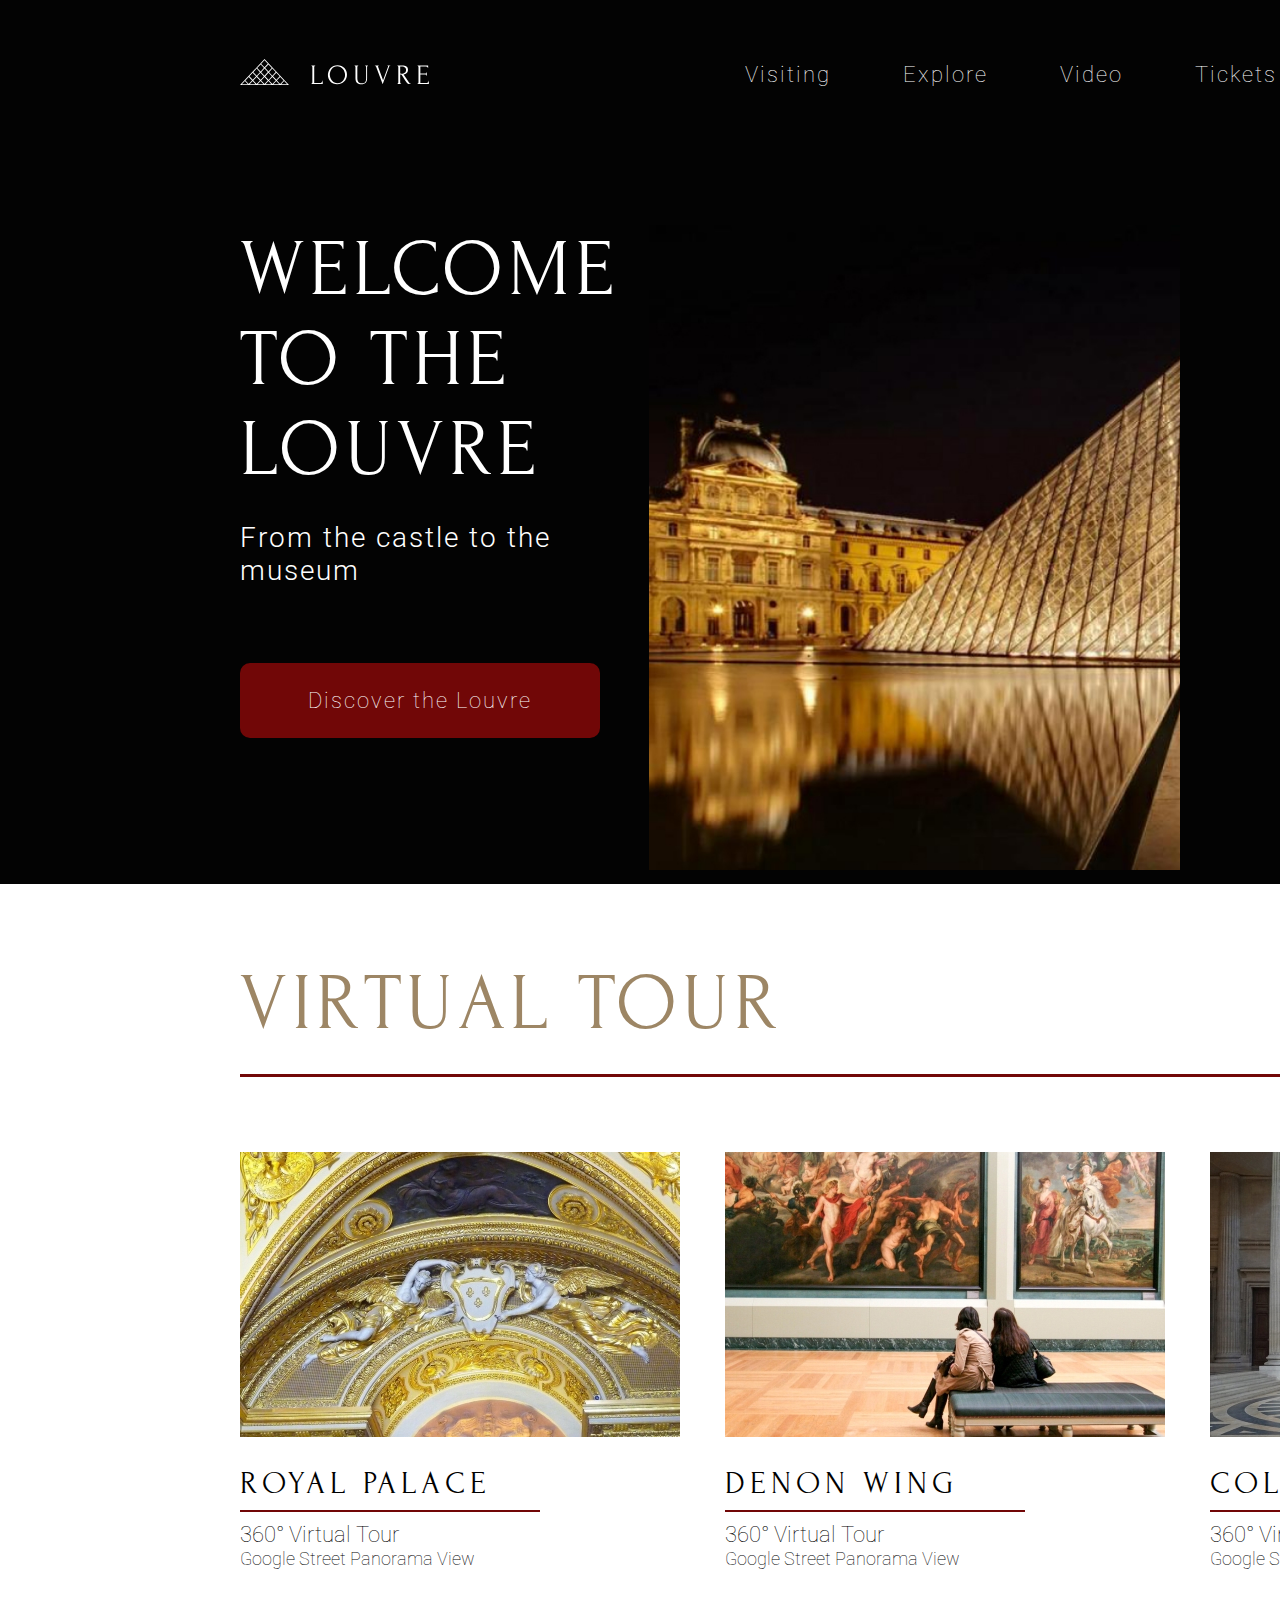
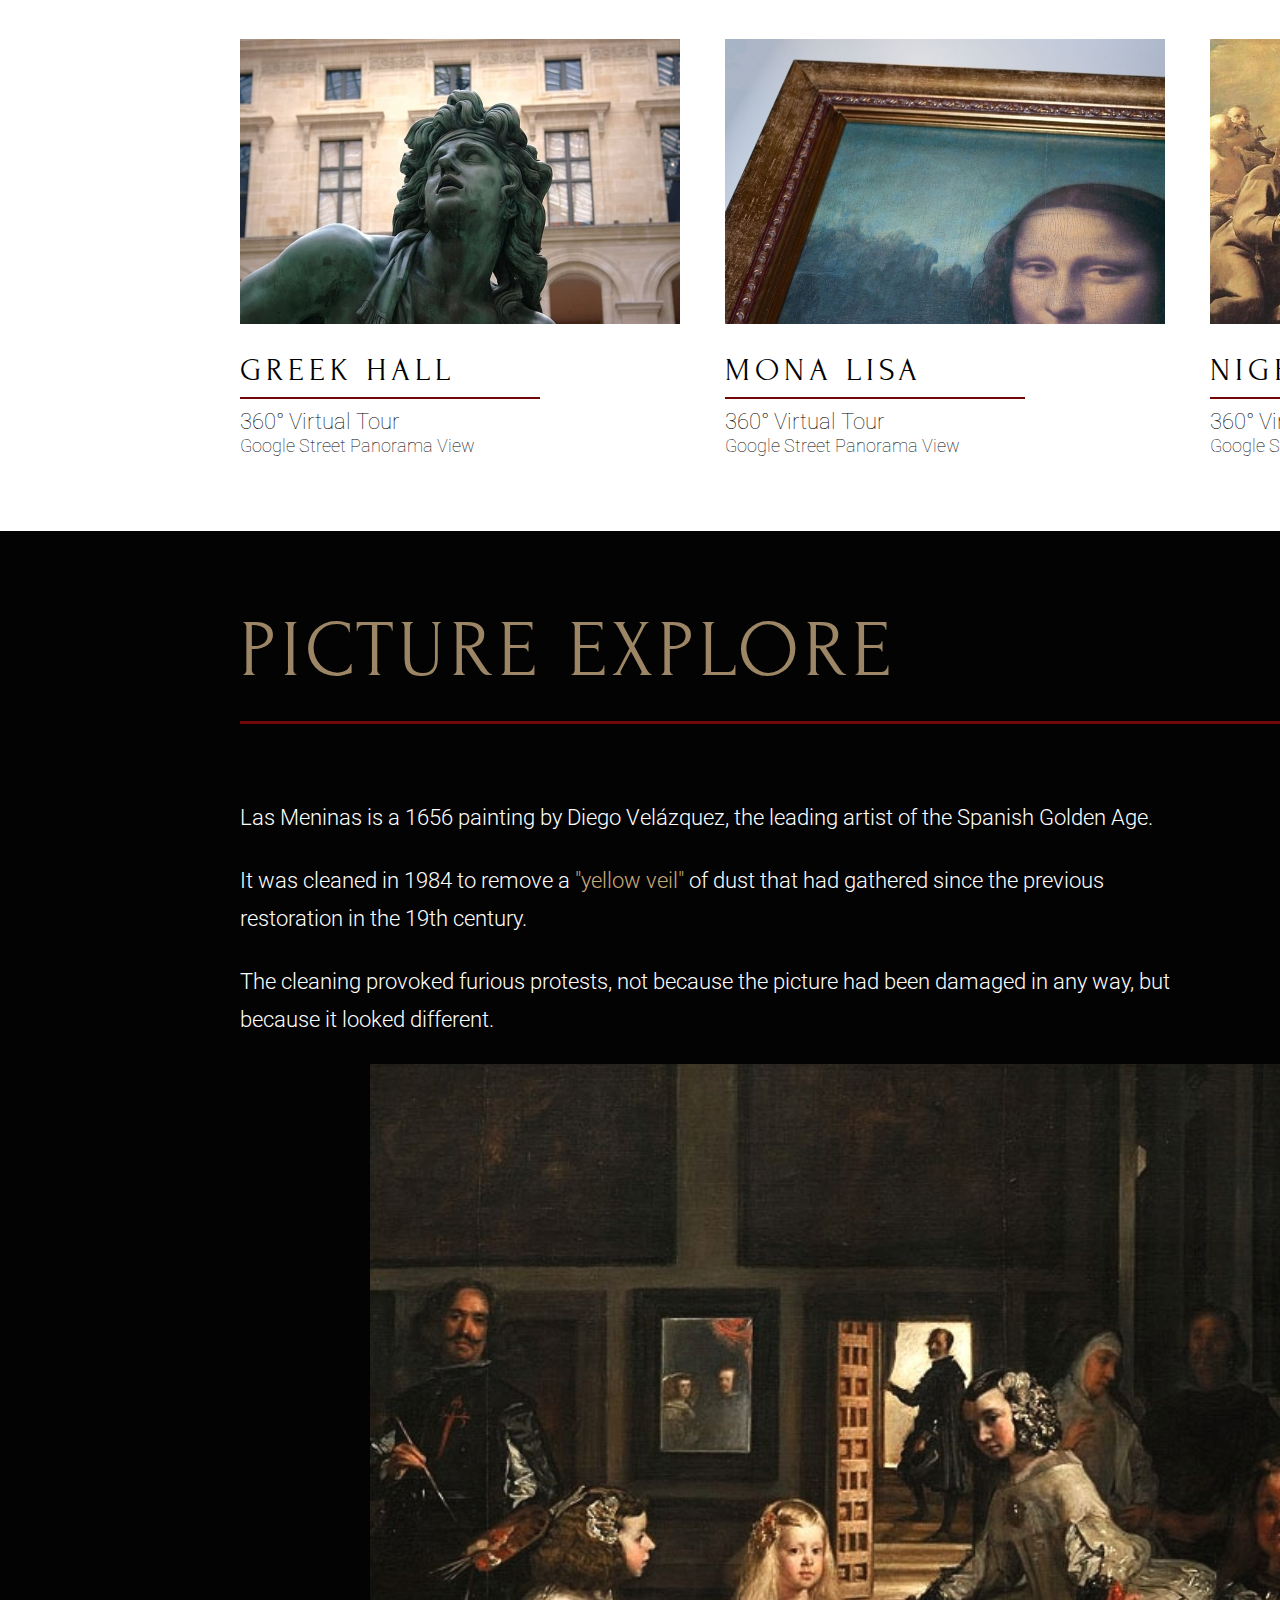
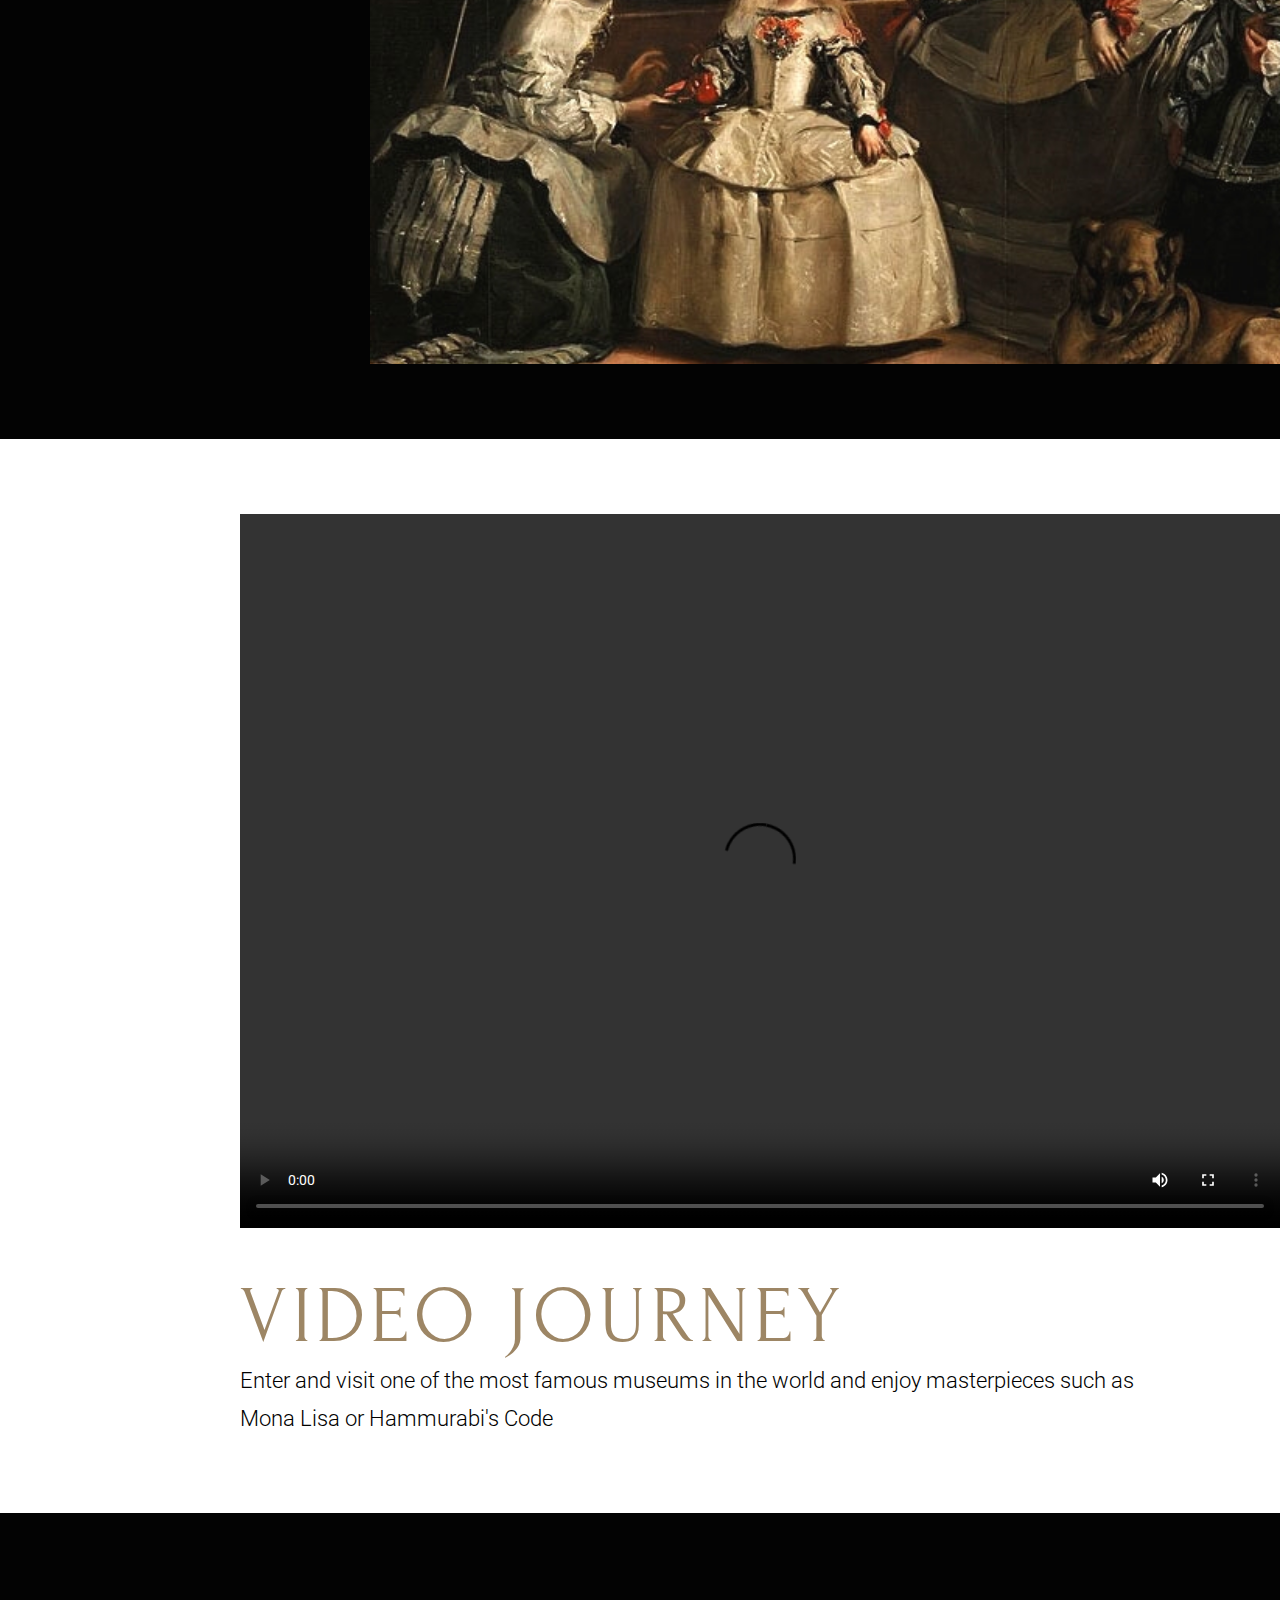
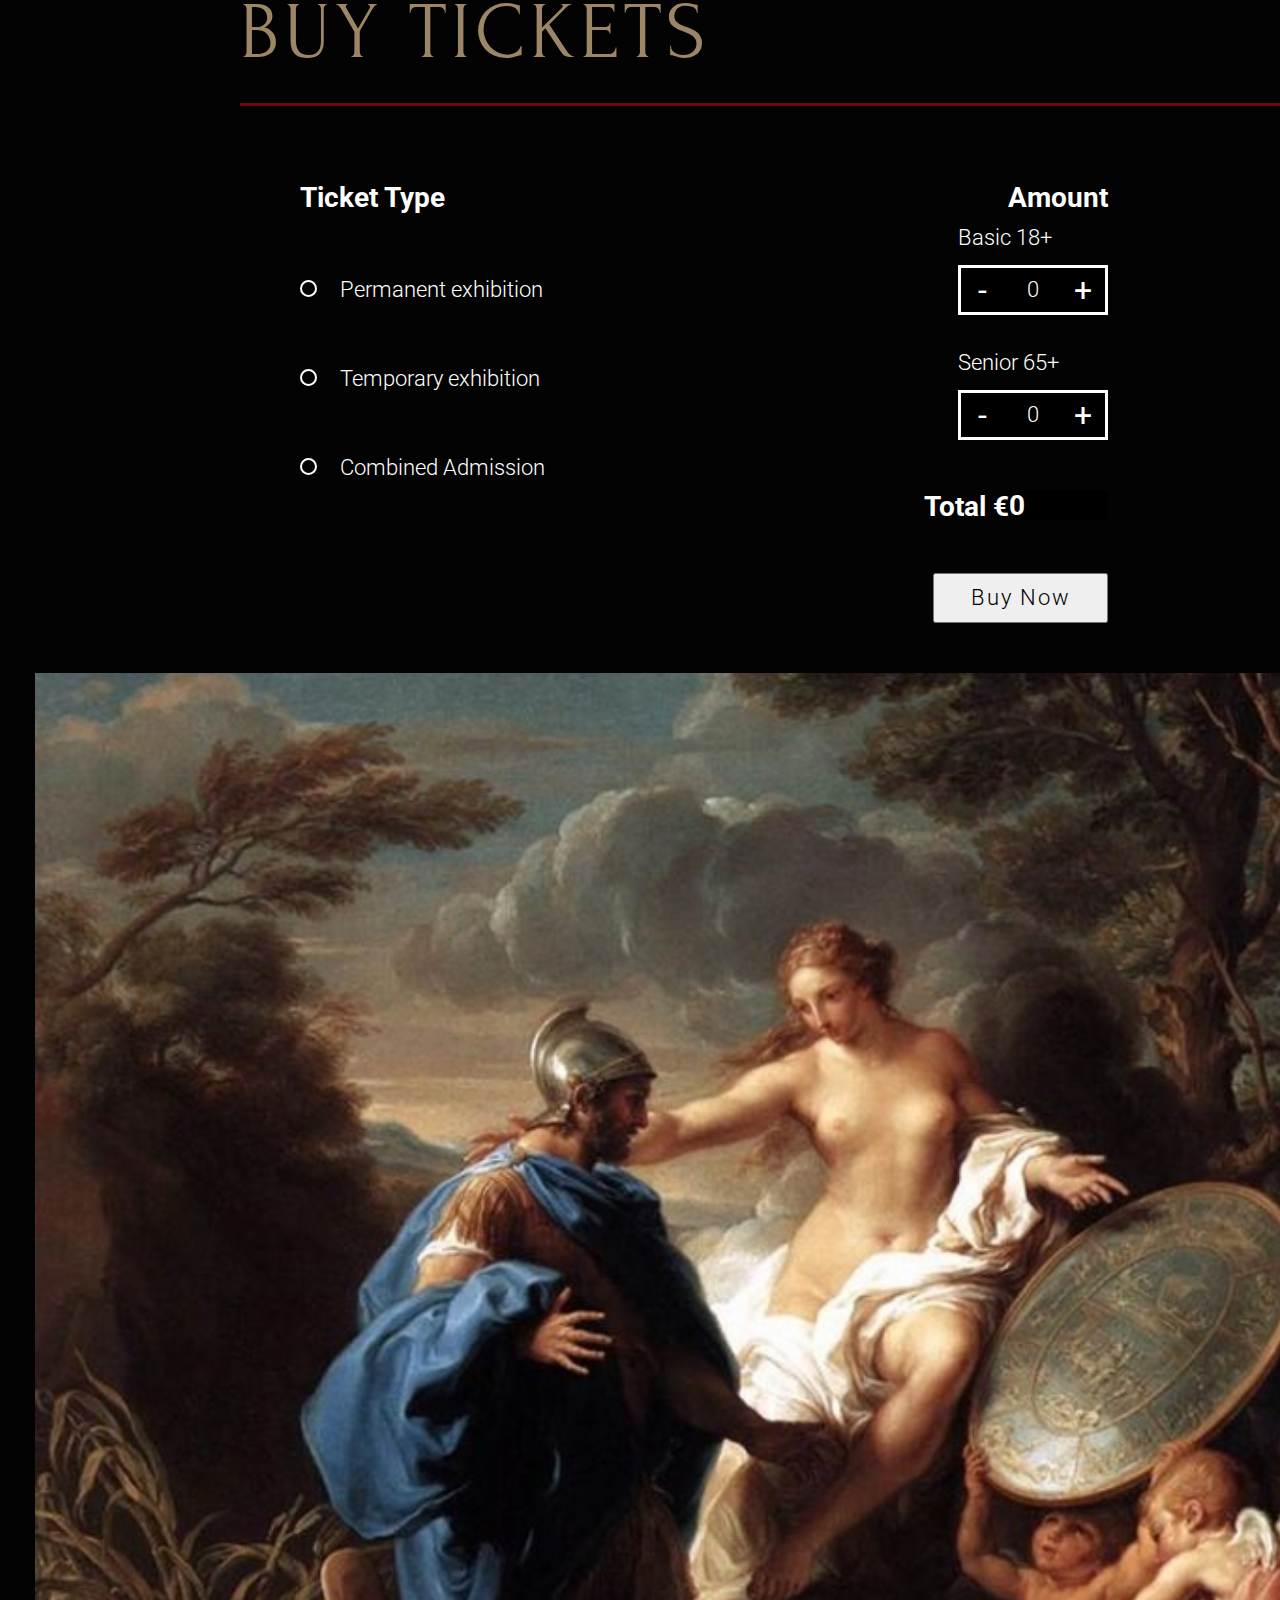
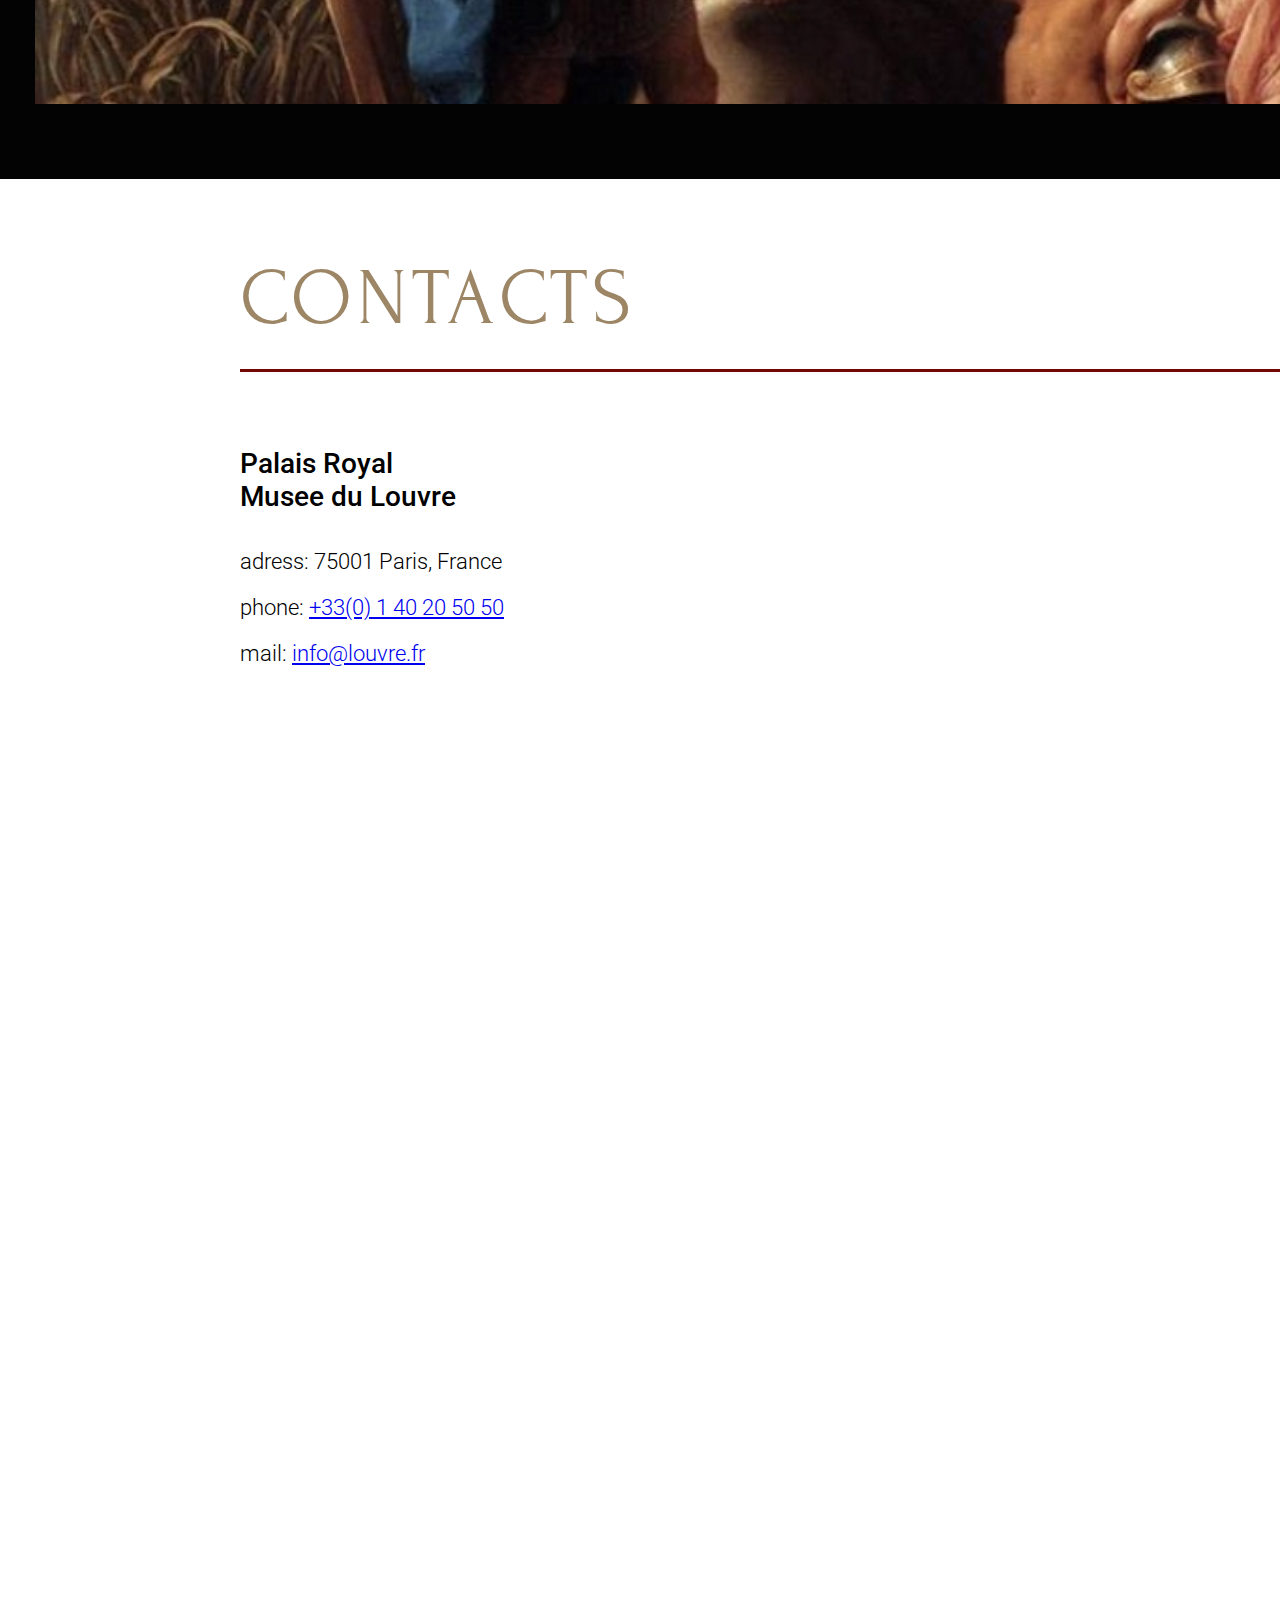
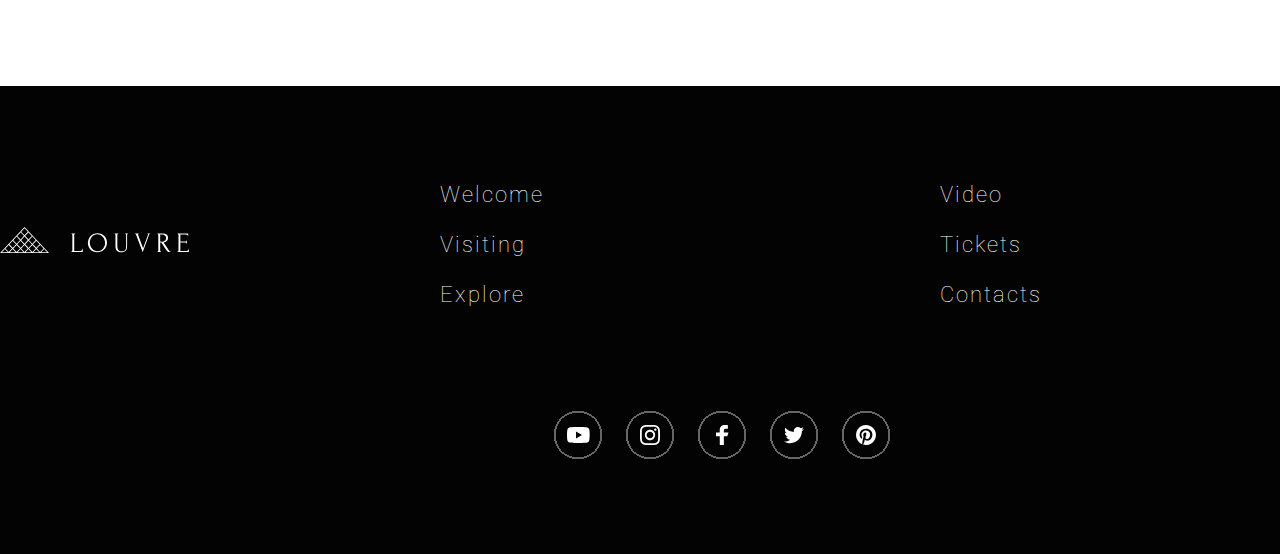
==== index.html @ 48b940f8 "first commit" ====
<!DOCTYPE html>
<html lang="en">
<head>
    <meta charset="UTF-8">
    <meta http-equiv="X-UA-Compatible" content="IE=edge">
    <meta name="viewport" content="width=device-width, initial-scale=1.0">
    <link rel="shortcut icon" type="image/icon" href="img/favicon.ico"/>
    <link rel="preconnect" href="https://fonts.googleapis.com">
<link rel="preconnect" href="https://fonts.gstatic.com" crossorigin>
<link href="https://fonts.googleapis.com/css2?family=Forum&family=Roboto:wght@100;300;400;500;700;900&display=swap" rel="stylesheet">
<link rel="stylesheet" href="style.css">
    <title>Museum</title>
</head>
<body>
    <header>
       <div class="header container">
        <!-- <a href="#"> -->
            <img src="img/Logo.svg" class="logo">
        <!-- </a> -->
        <nav class="header__navigation">
            <ul class="nav__list">
                <li class="nav__items"><a href="#" class="nav__links">Visiting</a></li>
                <li class="nav__items"><a href="#" class="nav__links">Explore</a></li>
                <li class="nav__items"><a href="#" class="nav__links">Video</a></li>
                <li class="nav__items"><a href="#" class="nav__links">Tickets</a></li>
                <li class="nav__items"><a href="#" class="nav__links">Contacts</a></li>
            </ul>
        </nav>
       </div>
    </header>
    <main>
        <section class="section-welcome">
            <div class="welcome container">
            <div class="welcome__content">
                <h1>welcome <br>to the Louvre</h1>
                <p class="welcome__caption">From the castle to the museum</p>
                <button class="discover-btn">Discover the Louvre</button>
            </div>
            <div class="main__louvre"></div>
            <!-- <img src="img/background-welcome.jpg" alt="Louvre" class="main__louvre"> -->
            

        </div>
        </section>
        
        <section class="section-virtual-tour">
            <div class="section-tours container">
                <h2>Virtual tour</h2>
                <hr class="underline big-line">
                <div class="tours-list">
                    <div class="tours">
                        <img src="img/royal-palace.jpg" alt="Royal Palace" class="tours-pictures">
                        <h3>Royal Palace</h3>
                        <hr class="underline small-line">
                        <h4>360° Virtual Tour</h4>
                        <a href="#" class="tours_google-adress">Google Street Panorama View</a>
                    </div>
                    <div class="tours">
                        <img src="img/denon-wing.jpg" alt="Denon Wing" class="tours-pictures">
                        <h3>Denon Wing</h3>
                        <hr class="underline small-line">
                        <h4>360° Virtual Tour</h4>
                        <a href="#" class="tours_google-adress">Google Street Panorama View</a>
                    </div>
                    <div class="tours">
                        <img src="img/colonnade-perrault.jpg" alt="Colonnade Perrault" class="tours-pictures">
                        <h3>Colonnade Perrault</h3>
                        <hr class="underline small-line">
                        <h4>360° Virtual Tour</h4>
                        <a href="#" class="tours_google-adress">Google Street Panorama View</a>
                    </div>
                    <div class="tours">
                        <img src="img/greek-hall.jpg" alt="Greek hall" class="tours-pictures">
                        <h3>Greek hall</h3>
                        <hr class="underline small-line">
                        <h4>360° Virtual Tour</h4>
                        <a href="#" class="tours_google-adress">Google Street Panorama View</a>
                    </div>
                    <div class="tours">
                        <img src="img/mona-lisa.jpg" alt="Mona Lisa" class="tours-pictures">
                        <h3>Mona Lisa</h3>
                        <hr class="underline small-line">
                        <h4>360° Virtual Tour</h4>
                        <a href="#" class="tours_google-adress">Google Street Panorama View</a>
                    </div>
                    <div class="tours">
                        <img src="img/night-palace.jpg" alt="Night Palace" class="tours-pictures">
                        <h3>Night Palace</h3>
                        <hr class="underline small-line">
                        <h4>360° Virtual Tour</h4>
                        <a href="#" class="tours_google-adress">Google Street Panorama View</a>
                    </div>

                    
                </div>
            </div>
        </section>
        <section class="section-explore">
            <div class="explore container">
                <div class="explore-content">
                    <h2>Picture explore</h2>
                    <hr class="underline explore-line">
                    <p class="explore-text">Las Meninas is a 1656 painting by Diego Velázquez, the leading artist of the Spanish Golden Age.</p>
                    <p class="explore-text">It was cleaned in 1984 to remove a <span class="explore-span">"yellow veil"</span> of dust that had gathered since the previous restoration in the 19th century.</p>
                    <p class="explore-text">The cleaning provoked furious protests, not because the picture had been damaged in any way, but because it looked different.</p>
    
                </div>
                <div class="explore-picture"></div>
                <!-- <img src="img/picture-explore.jpg" alt="picture" class="explore-picture" height="700px" width="720px"> -->
            </div>
        </section>
        <section class="section-journey">
            <div class="section-video container">
                <video src="img/mixkit-louvre-museum-in-paris-time-lapse-4267-medium.mp4" type="video/mp4" controls>
                    Your browser does not support the video tag.
                </video> 
                
            <div class="video-content">
                <h2>Video journey</h2>
                <p class="video-text">Enter and visit one of the most famous museums in the world and enjoy masterpieces such as Mona Lisa or Hammurabi's Code</p>
            </div>
            </div>
        </section>
        <section class="section-buy_tickets">
            <div class="section-tickets container">
                <h2>Buy tickets</h2>
                <hr class="underline big-line">
                <div class="tickets-content">
                    <img src="img/buy-tickets.jpg" alt="picture" class="tickets-image">
                    <div class="tickets two-columns">
                        <form>
                            <div class="type-colomn">
                                <p class="tickets-text">Ticket Type</p>
                                <input type="radio" id="exhibition1"
                                name="tickets-type" value="permanent">
                                <label class="tickets-type" for="exhibition1">Permanent exhibition</label>
                          
                                <input type="radio" id="exhibition2"
                                name="tickets-type" value="temporary">
                                <label class="tickets-type" for="exhibition2">Temporary exhibition</label>
                            
                                <input type="radio" id="exhibition3"
                                name="tickets-type" value="combined">
                                <label class="tickets-type" for="exhibition3">Combined Admission</label>
                            </div>
                          </form>
                          <div class="tickets-amount">
                            <p class="tickets-text">Amount</p>
                            <div class="age basic">
                                <p class="basic-text">Basic 18+</p>
                                <div class="number-amount">
                                    <button class="amount-btn minus">-</button>
                                    <input class="input-amount" type="text" value="0">
                                    <button class="amount-btn plus">+</button>
                                </div>
                            </div>
                            <div class="age senior">
                                <p class="senior-text">Senior 65+</p>
                                <div class="number-amount">
                                    <button class="amount-btn minus">-</button>
                                    <input class="input-amount" type="text" value="0">
                                    <button class="amount-btn plus">+</button>
                                </div>
                            </div>
                            <div class="amount-total">
                                <p class="tickets-text">Total &#8364;</p>
                                <input class="total" type="text" value="0">
                            </div>
                            <button class="tickets-buy">Buy Now</button>
                            

                          </div>
                    </div>
                </div>
            </div>

        </section>
        <section class="section-contacts">
            <div class="contacts container">
                <h2>Contacts</h2>
                <hr class="underline big-line">
                <div class="contacts-content">
                    <div class="contacts-coordinates">
                        <p class="contacts-name">Palais Royal <br>Musee du Louvre</p>
                        <p class="contacts-adress">adress: 75001 Paris, France</p>
                        <p class="contacts-tel">phone: <a href="tel:+33(0) 1 40 20 50 50">+33(0) 1 40 20 50 50</a></p>
                        <p class="contacts-email">mail: <a href="mailto:info@louvre.fr">info@louvre.fr</a></p>

                    </div>
                    <div class="contacts-map">
                        <iframe class="google-map" src="https://www.google.com/maps/embed?pb=!1m18!1m12!1m3!1d10499.212474398682!2d2.3359426500000002!3d48.86196460000001!2m3!1f0!2f0!3f0!3m2!1i1024!2i768!4f13.1!3m3!1m2!1s0x47e66e25d0482b3d%3A0x1c0b82c6e1d85100!2s75001%20Paris%2C%20France!5e0!3m2!1sen!2sua!4v1684874765231!5m2!1sen!2sua" style="border:0;" allowfullscreen="" loading="lazy" referrerpolicy="no-referrer-when-downgrade"></iframe>

                    </div>
                </div>
            </div>
        </section>
    </main>
    <footer class="footer">
        <div class="footer-container">
            <!-- <div class="footer-logo"> -->
            <a href="#">
                <img class="logo" src="img/Logo.svg">
            </a>
            <!-- </div> -->
            <div class="footer__menu colomns">
                <a class="footer__menu-items">Welcome</a>
                <a class="footer__menu-items">Visiting</a>
                <a class="footer__menu-items">Explore</a>
            </div>
            <div class="footer__menu colomns">       
                <a class="footer__menu-items">Video</a>
                <a class="footer__menu-items">Tickets</a>
                <a class="footer__menu-items">Contacts</a>
            </div>
            <div class="footer__social-media">
                <ul class="social-list">
                    <li class="social-items">
                        <a href="https://www.youtube.com/" class="social-links">
                            <img class="social-media-hover" src="img/Youtube-hover.svg">
                        </a>
                        <img class="footer-media" src="img/Youtube.svg">
                    </li>
                    <li class="social-items">
                        <a href="https://www.instagram.com/" class="social-links">
                            <img class="social-media-hover" src="img/Instagram-hover.svg">
                        </a>
                        <img class="footer-media" src="img/Instagram.svg">
                    </li>
                    <li class="social-items">
                        <a href="" class="social-links">
                            <img class="social-media-hover" src="img/Facebook-hover.svg">
                        </a>
                        <img class="footer-media" src="img/Facebook.svg">
                    </li>
                    <li class="social-items">
                        <a href="" class="social-links">
                            <img class="social-media-hover" src="img/Twitter-hover.svg">
                        </a>
                        <img class="footer-media" src="img/Twitter.svg">
                    </li>
                    <li class="social-items">
                        <a href="" class="social-links">
                            <img class="social-media-hover" src="img/Pinterest-hover.svg">
                        </a>
                        <img class="footer-media" src="img/Pinterest.svg">
                    </li>
                </ul>
            </div>
        </div>
        
        

    </footer>
    <script src="main.js"></script>
</body>
</html>
---- style.css ----
html  {
    box-sizing: border-box;
    
}
body {
    font-family: 'Forum', cursive;
    font-family: 'Roboto', sans-serif;
    width: 100%;
    margin: 0 auto;
    height: 100%;
   
}

*, *::after, *::before {
    box-sizing: inherit;
    margin: 0;
    padding: 0;
}

.container {
    max-width: 1920px;
    margin: 0 auto; 
    padding: 75px 240px;
    
}

header {
    background: #030303;
    width: 100%;
}

.header {
    height: 124px;
    display: flex;
    /* justify-content: space-between; */
    align-items: center;
    
    }
    

.logo {
    /* background-image: url(img/Logo.svg); */
    width: 195px;
    height: 50px;
    
}






.header__navigation {
    margin-left: 36%;
}

.nav__list {
    width: 720px;
    height: 50px;
    display: flex;
    /* justify-content: space-between; */
    
}

.nav__items {
    list-style: none;
    margin-right: 10%;
}

.nav__links {
    text-decoration: none;
    font-family: 'Roboto';
    font-weight: 100;
    font-size: 22px;
    line-height: 50px;
    letter-spacing: 2px;
    color: #FFFFFF;
    transition: all 0.3s ease-out;

}

.nav__links:hover {
    color: #9D8665;
}

.nav__links:active {
    color: #9D8665;
}

main {
    /* width: 100%; */
}

.section-welcome {
    background-color: #030303;
    width: 100%;
    
}
.welcome {
    height: 836px;
    display: flex;
    /* position: relative; */
    flex-direction: row;
    justify-content: space-between;

}
.welcome__content {
    width: 598px;
    height: 390px;
    /* position: absolute;
    z-index: 2;
    top: 190px */
    
}

h1 {
    font-family: 'Forum';
    font-weight: 400;
    font-size: 80px;
    line-height: 90px;
    letter-spacing: 5px;
    text-transform: uppercase;
    color: #FFFFFF;
}

.welcome__caption {
    font-family: 'Roboto';
    font-weight: 300;
    font-size: 28px;
    line-height: 33px;
    letter-spacing: 2px;
    color: #FFFFFF;
    margin-top: 26px;
    margin-bottom: 76px;

}

.discover-btn {
    width: 360px;
    height: 75px;
    background: #710707;
    border-radius: 10px;
    font-family: 'Roboto';
    font-weight: 100;
    font-size: 22px;
    line-height: 26px;
    text-align: center;
    letter-spacing: 2px;
    color: #FFFFFF;
    border: 1px;
} 

.main__louvre {
    background-image: url(img/background-welcome.jpg);
    background-size: cover;
    width: 1000px;
    height: 810px;
    /* position: absolute;
    z-index: 0;
    right: -240px;
    bottom: 0; */
}

.section-virtual-tour {
    width: 100%;
}

.section-tours {
    /* height: 1265px; */
    
}

h2 {
    font-family: 'Forum';
    font-weight: 400;
    font-size: 80px;
    line-height: 90px;
    letter-spacing: 5px;
    text-transform: uppercase;
    color: #9D8665;
}

.underline {
    height: 3px;
    background: #710707;
    margin-top: 25px;
    border: 0px solid #710707;
    
}

.big-line {
    width: 1410px;
    margin-bottom: 75px;
}

.small-line {
    width: 300px;
    height: 2px;
    margin-top: 9px;
}

.tours-list {
    display: grid;
    grid-template-columns: 1fr 1fr 1fr;
    grid-template-rows: 1fr 1fr;
    column-gap: 60px;
}

.tours {
    margin-bottom: 78px;
    
}

h3 {
    font-family: 'Forum';
    font-weight: 400;
    font-size: 32px;
    line-height: 35px;
    letter-spacing: 5px;
    text-transform: uppercase;
    color: #000000;
    margin-top: 25px;

}

h4 {
    font-family: 'Roboto';
    font-weight: 100;
    font-size: 22px;
    line-height: 26px;
    color: #000000;
    margin-top: 10px;

}

.tours_google-adress {
    font-family: 'Roboto';
    font-weight: 100;
    font-size: 18px;
    color: #000000;
    text-decoration: none;
    margin-top: 10px;
}

.section-explore {
    background-color: #030303;
    width: 100%;
}

.explore {
    display: flex;
}

.explore-line {
    width: 660px;
    margin-bottom: 75px;
}

.explore-content {
    /* width: 660px; */
    width: 46%;
    
}

.explore-text {
    font-family: 'Roboto';
    font-style: normal;
    font-weight: 300;
    font-size: 22px;
    line-height: 38px;
    color: #FFFFFF;
    margin-bottom: 25px;
}

.explore-span {
    color: #CAAA7D;
}

.explore-picture {
    background-image: url(/img/picture-explore.jpg);
    height: 700px;
    width: 720px;

    margin-left: 60px;
    padding-top: 15px;
    
}

video {
    object-fit: cover;
    width: 100%;
    height: 714px;
}

video::-webkit-media-controls-panel {
   
}

video::-webkit-media-controls-mute-button {
    opacity: 1;;
}

video::-webkit-media-controls-fullscreen-button {
    opacity: 2;
    
}

.video-content {
    margin-top: 40px;
    display: flex;
    justify-content: space-between;
    align-items: center;
}

.video-text {
    width: 720px;
    font-family: 'Roboto';
    font-weight: 300;
    font-size: 22px;
    line-height: 38px;
    color: #000000;

}

.section-buy_tickets {
    background-color: #030303;
}

.tickets-content {
    display: flex;
    
}

.tickets-text {
    font-family: 'Roboto';
    font-weight: 700;
    font-size: 28px;
    line-height: 33px;
    color: #FFFFFF;
    /* margin-bottom: 50px; */
}

.tickets-type {
    font-family: 'Roboto';
    font-weight: 300;
    font-size: 22px;
    line-height: 26px;
    color: #FFFFFF;
}

.basic-text, .senior-text {
    font-family: 'Roboto';
    font-weight: 300;
    font-size: 22px;
    line-height: 26px;
    color: #FFFFFF;
}
.tickets {
    display: flex;
    justify-content: space-between;
    margin-left: 60px;
    width: 658px;
}

.type-colomn { 
    width: 300px;
    height: 300px;
    display: flex;
    flex-direction: column;
    justify-content: space-between;
}

.type-colomn input {
    /* margin-right: 23px;
    margin-bottom: 50px; */
    opacity: 0;;
}


.tickets-type {
    margin-right: 30px;
}

.tickets-type::before {
    content: "";
    border-radius: 50%;
    border: 2px solid #fff;
    padding: 3px;
    width: 17px;
    height: 17px;
    display: inline-block;
    margin-right: 23px;
    background-color: #000000;
    /* margin-bottom: 50px; */

}

.type-colomn input:checked+.tickets-type::before {
    background-color: #FFFFFF;
    
}

.tickets-amount {
    display: flex;
    flex-direction: column;
    justify-content: start;
    align-items: end;
}

.tickets-amount .tickets-text {
    text-align: end;

}

.basic-text {
    margin-top: 11px;
    margin-bottom: 14px;
}

.senior-text {
    margin-top: 35px;
    margin-bottom: 14px;
}

.number-amount {
    width: 150px;
    height: 50px;
    border: 3px solid #FFFFFF;
    display: flex;
}

.input-amount {
    width: 57px;
    background: #000000;
    font-family: 'Roboto';
    font-weight: 300;
    font-size: 22px;
    line-height: 26px;
    text-align: center;
    color: #FFFFFF;
    border: none;
}

.amount-btn {
    width: 45px;
    background: #000000;
    font-family: 'Roboto';
    font-weight: 400;
    font-size: 32px;
    line-height: 38px;
    text-align: center;
    color: #FFFFFF;
    border: none;

}

.amount-total {
    margin-top: 50px;
    display: inline-flex;
    justify-content: center;
}

.total {
    width: 99px;
    height: 30px;
    font-family: 'Roboto';
    font-weight: 700;
    font-size: 28px;
    line-height: 33px;
    letter-spacing: 1.65px;
    color: #FFFFFF;
    background: #000000;
    border: none;
    

}

.tickets-buy {
    width: 175px;
    height: 50px;
    margin-top: 50px;
    font-family: 'Roboto';
    font-weight: 300;
    font-size: 22px;
    line-height: 26px;
    text-align: center;
    letter-spacing: 2px;
    color: #000000;

}


.contacts-map {
    
    
}
.google-map {
    width: 960px;
    height: 620px;
}

.contacts-content {
    display: flex;
    flex-direction: row;
    justify-content: space-between;
}

.contacts-name {
    font-family: 'Roboto';
    font-weight: 500;
    font-size: 28px;
    line-height: 33px;
    color: #000000;
    margin-bottom: 36px;
}

.contacts-adress, 
.contacts-tel,
.contacts-email {
    font-family: 'Roboto';
    font-weight: 300;
    font-size: 22px;
    line-height: 26px;
    color: #000000;
    margin-bottom: 20px;
}

.footer {
    background: #030303;
    width: 100%;
}

.footer-container {
    display: flex;
    max-width: 1440px;
    margin: 0 auto; 
    padding: 84px 0;


}


.colomns {
    display: flex;
    flex-direction: column;
    /* justify-content: space-around; */
    align-items: flex-start;

}

.footer__menu {
    width: 220px;
    margin-left: 145px;
}

.footer__menu-items {
    font-family: 'Roboto';
    font-weight: 100;
    font-size: 22px;
    line-height: 50px;
    letter-spacing: 2px;
    color: #FFFFFF;

}

.footer__social-media {
    padding-top: 84px;
    margin-left: 400px;
}

.social-list {
    display: flex;
    position: relative;
    

}

.social-items {
    list-style: none;
    margin-left: 24px;
    
   

    
}


.social-links {
    text-decoration: none;
    
}

.footer-media {
    width: 48px;
    opacity: 1;
}

.footer-media:hover {
    opacity: 0;
}

.social-media-hover {
    position: absolute;
    z-index: 1;
    opacity: 0;
    
}

.social-media-hover:hover {
    opacity: 1;
}








@media screen and (max-width: 1440px)  {
.container {
    width: 1420px;  
}
.header__navigation {
    margin-left: 33%;
}
.welcome {
    height: 734px;
}
.welcome__content {
    top: 82px;
}
.main__louvre {
    width: 777px;
    height: 645px;
    right: -10px;
}
.tours-list {
    grid-template-columns: 425px 425px 425px;
    grid-template-rows: 1fr 1fr;
    row-gap: 70px;
}
.tours {
    margin-bottom: 0;
}
.explore {
    flex-direction: column;
}
.explore-content {
    width: 100%;
}
.explore-line {
    width: 1400px;
}
.explore-picture {
    height: 900px;
    width: 1120px;
    background-size: cover;
    background-repeat: no-repeat;
    background-position: center;
    margin-left: 130px;
}
video {
    width: 1400px;
}
.video-content {
    flex-direction: column;
    justify-content: center;
    align-items: flex-start;
}
.video-text {
    width: 100%;
}
.tickets-content {
    flex-direction: column-reverse;
}
.tickets {
    width: 808px;
}
.tickets-buy {
    margin-bottom: 50px;
}
.tickets-image {
    width: 1350px;
    align-self: center;
}
.google-map {
    width: 1410px;
    height: 920px;
}
.contacts-content {
    flex-direction: column;
}
.footer-container {
    width: 1420px;  
    display: grid;
    grid-template-columns: 240px 500px 500px;
    grid-template-rows: 1fr 1fr;
    /* justify-content: flex-start; */
    align-items: center;

}
.footer__menu {
    width: 300px;
    margin-left: 200px;
}
.footer__social-media {
    margin-left: 530px;
}
}
@media screen and (max-width: 1168px) {
    .container,
    .footer-container,
    .big-line,
    .explore-line {
        width: 1160px;
    }
    
    .tours-list {
        grid-template-columns: 550px 550px;
    }
    .tours-pictures {
        width: 550px;
    }
     
    .explore-picture {
        margin-left: 42px
    }
    video, 
    .tickets-image,
    .google-map {
        width: 1160px;
    }
    
    .footer__menu {
        width: 240px;
    }
} 

@media screen and (max-width: 1024px) {
    .container, 
    .footer-container {
        width: 1020px;
        
    }
    .explore-picture{
        height: 799px;
        width: 1003px;
        margin-left: 6px;
    }
    .explore-line, 
    .big-line,
    video,
    .tickets-image {
        width: 1020px;
    }
    .google-map {
        width: 1020px;
        height: 620px;
    }
    .footer__menu {
        width: 200px;
    }
    .tours-pictures {
        width: 500px;
    }
    .tours-list {
        grid-template-columns: 500px 500px;
    }
    .footer-container {
        grid-template-columns: 240px 390px 390px;
}
.footer__social-media {
    margin-left: 351px;
}

@media screen and (max-width: 760px) {

}
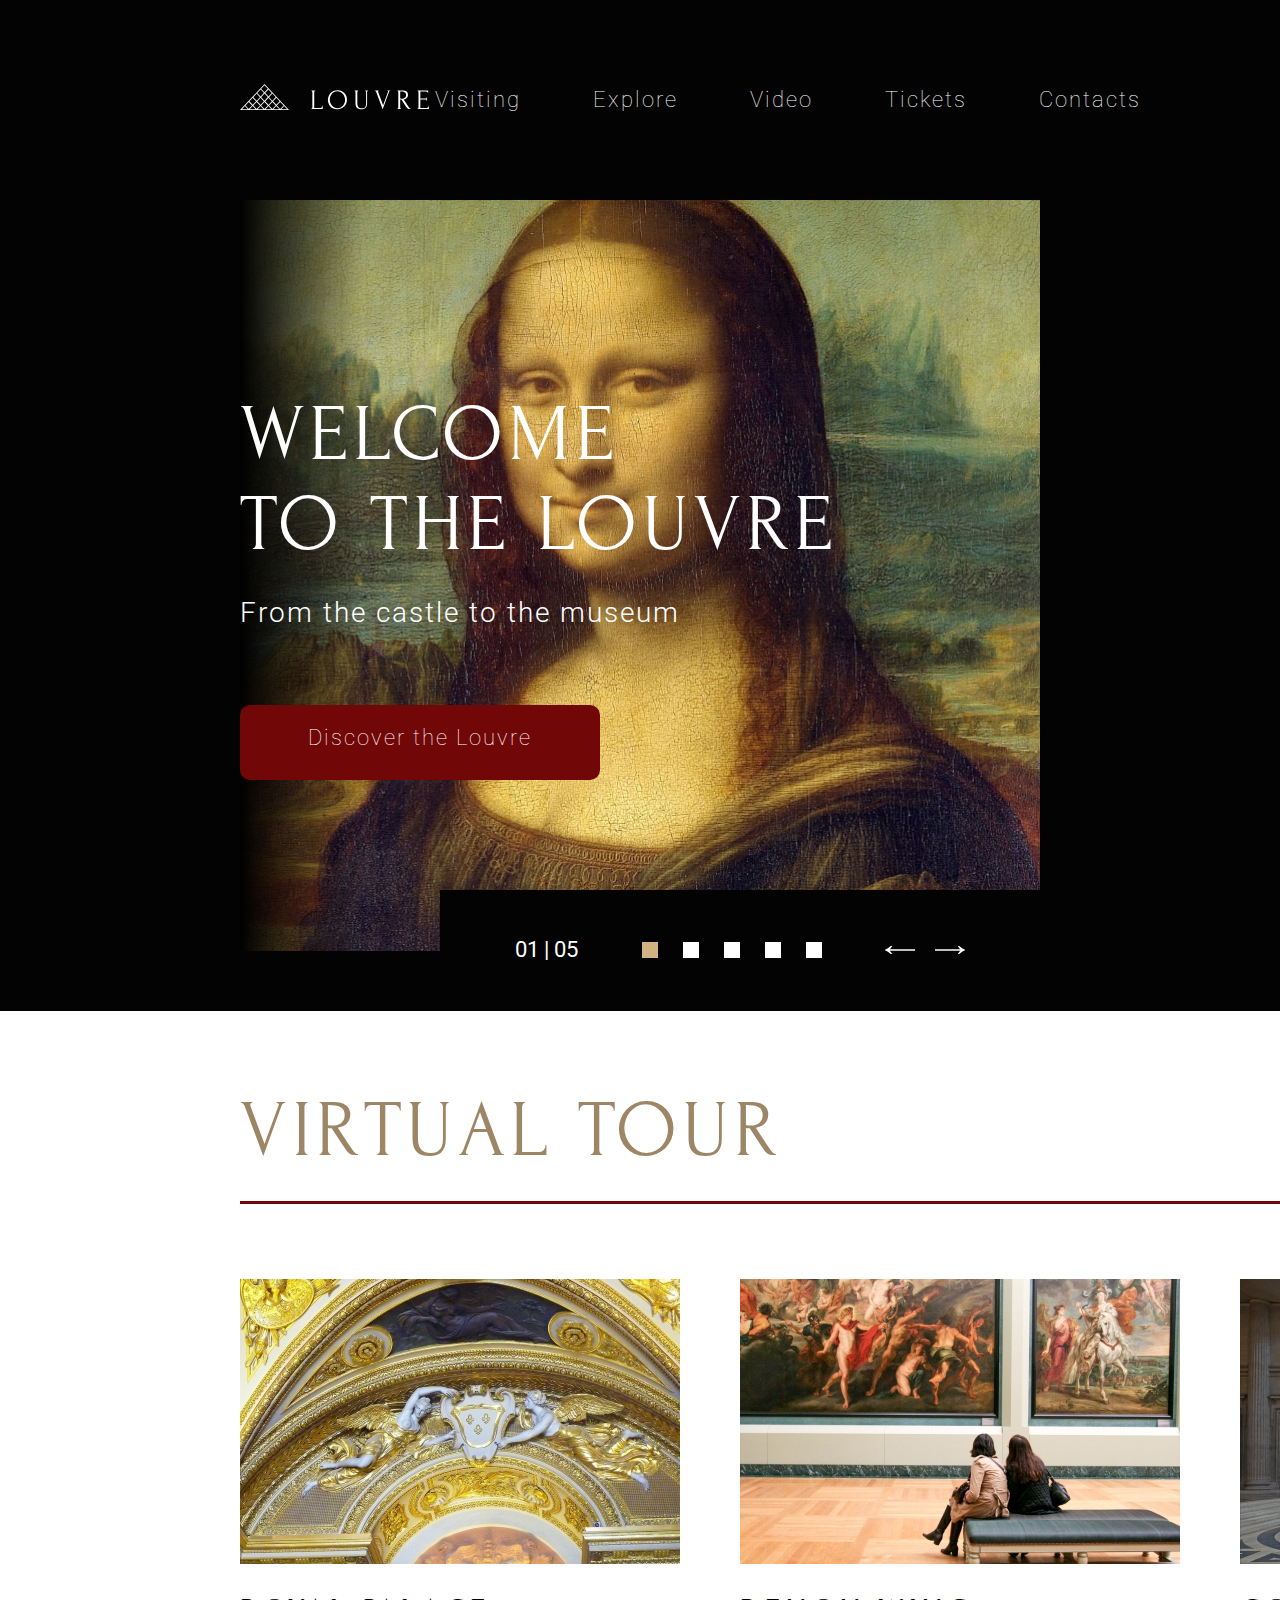
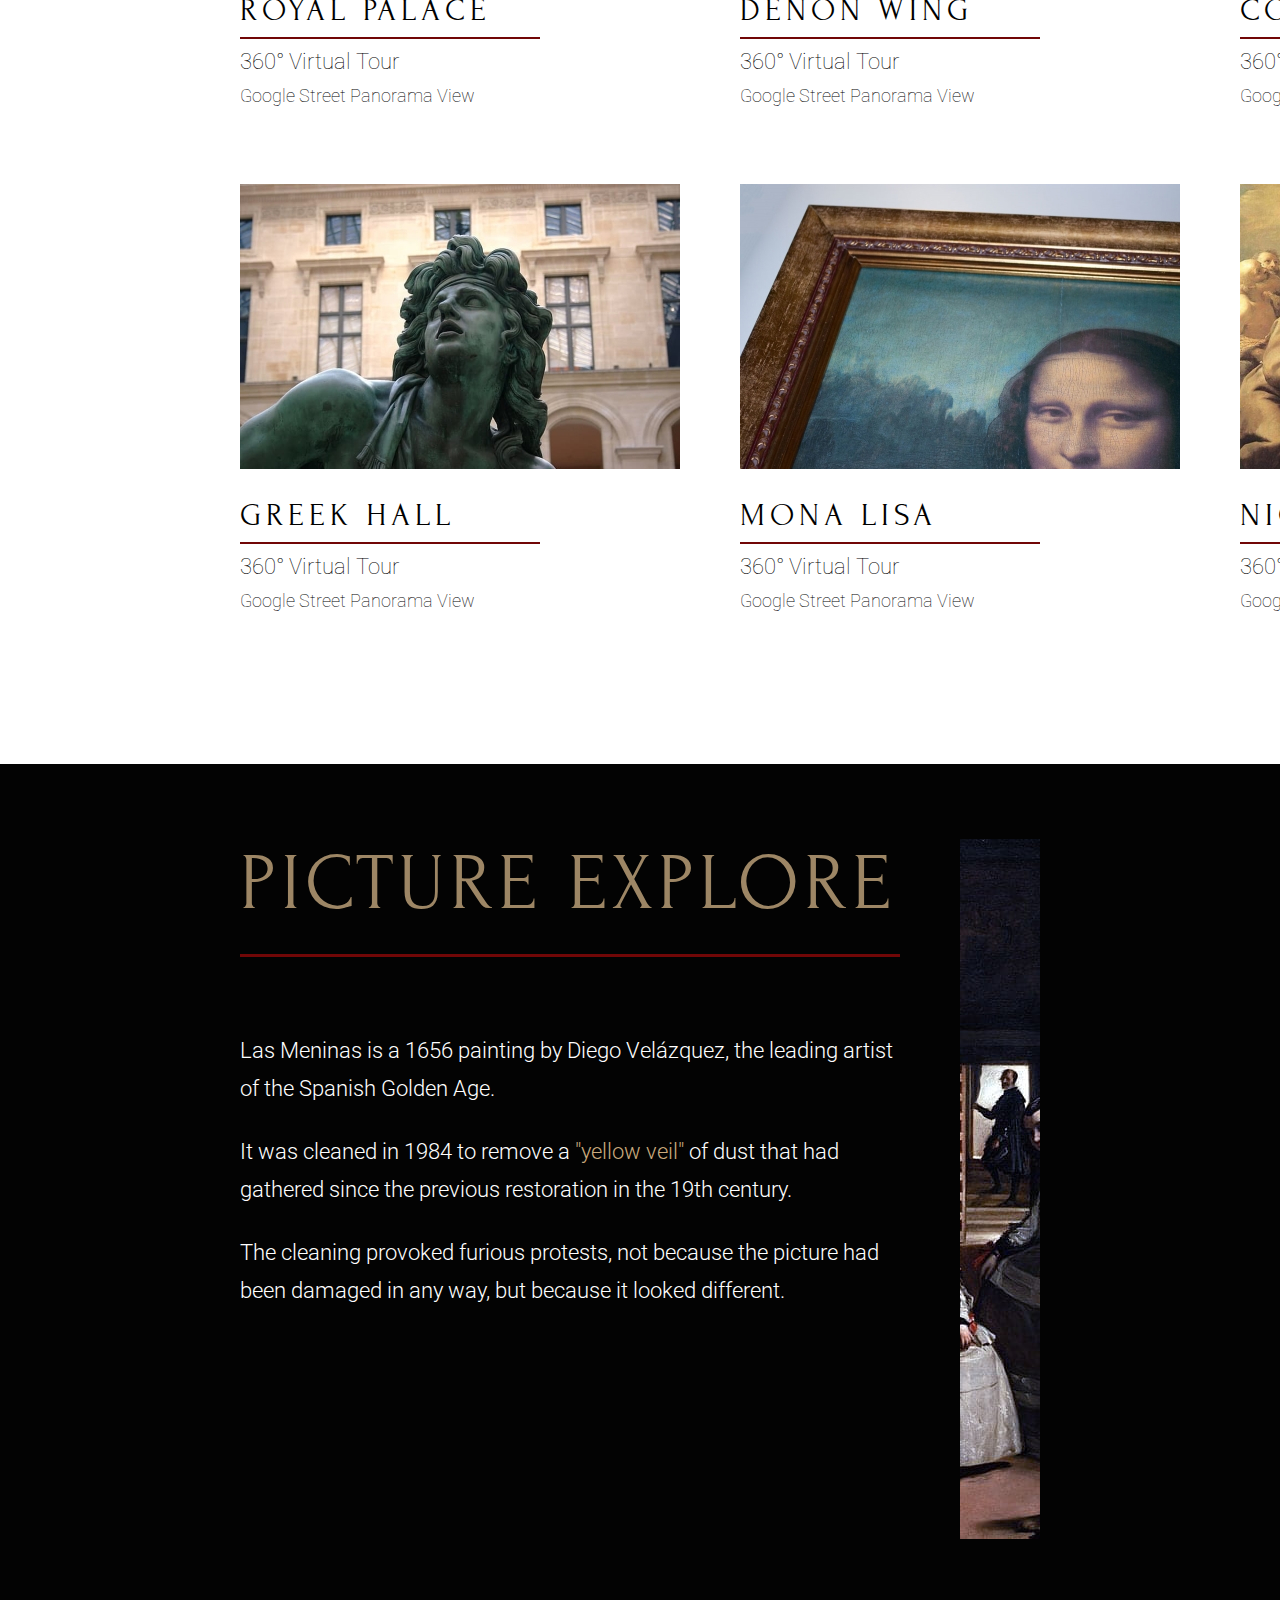
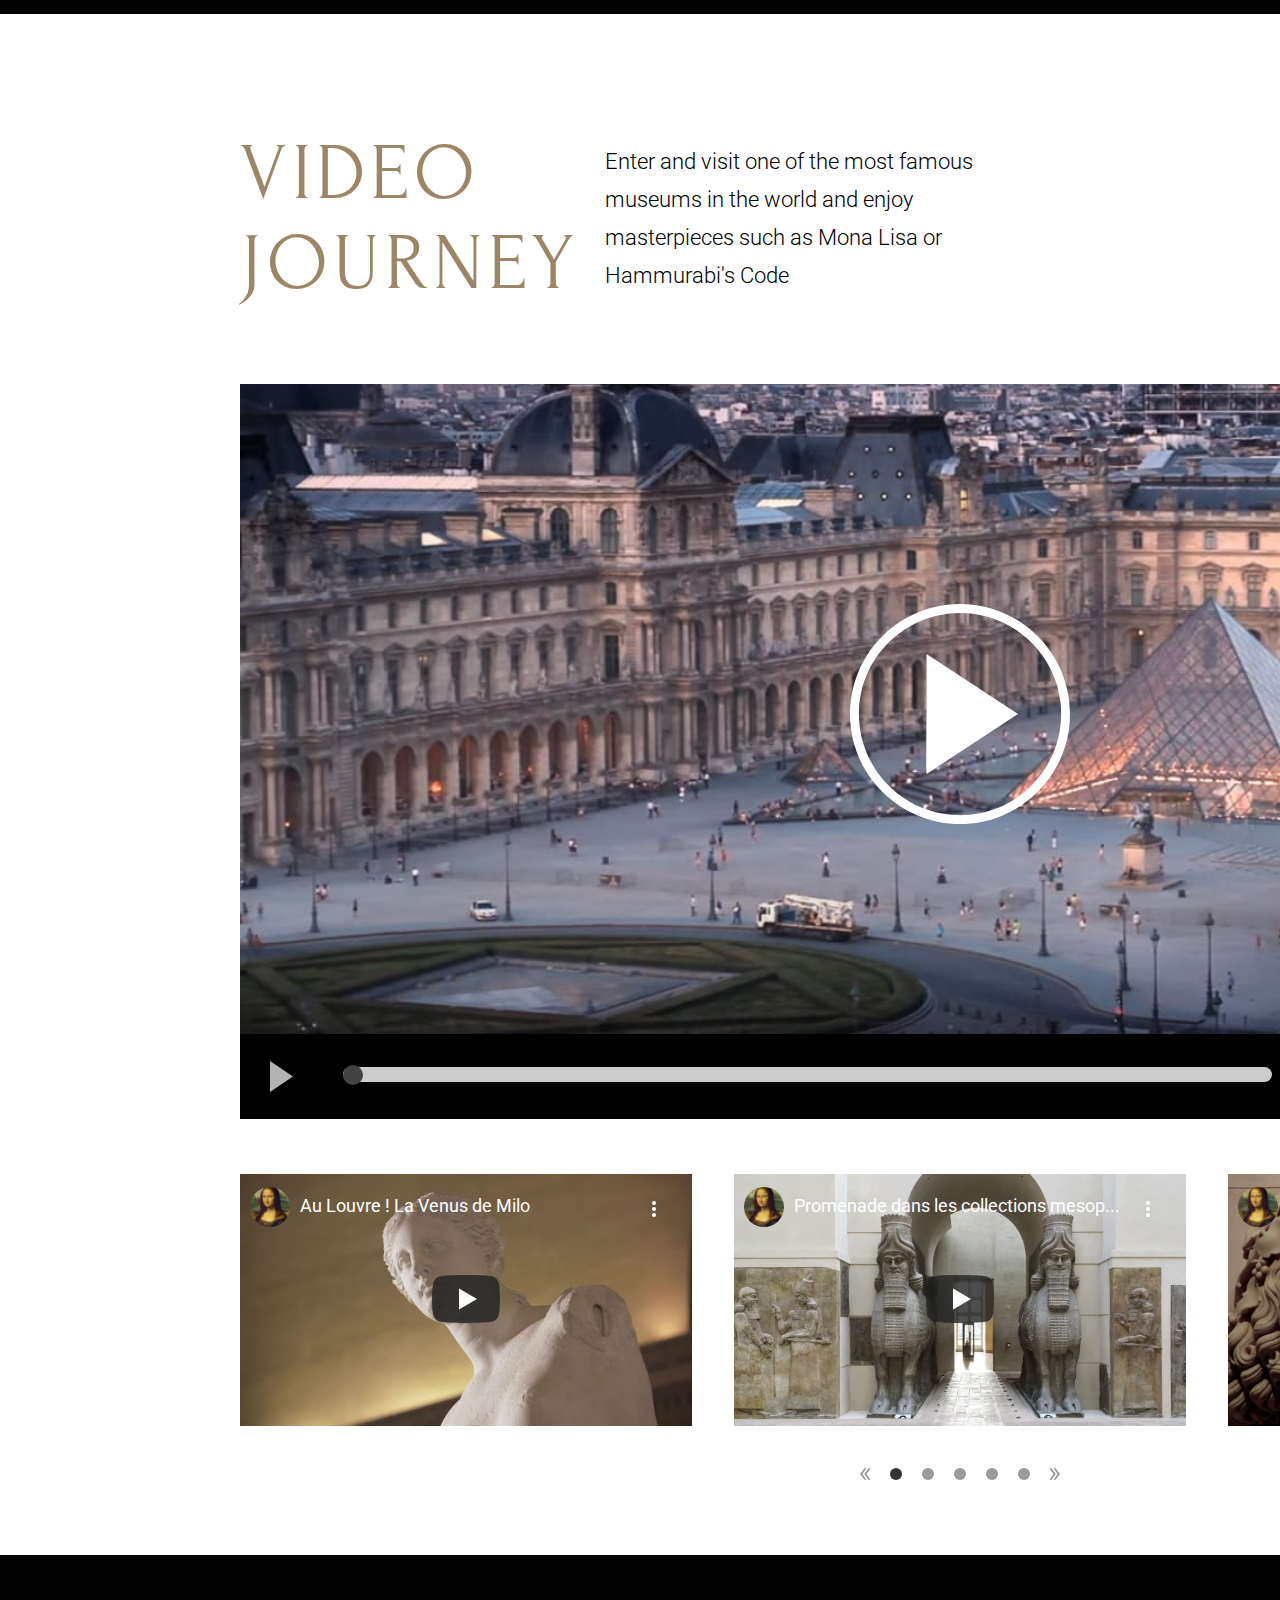
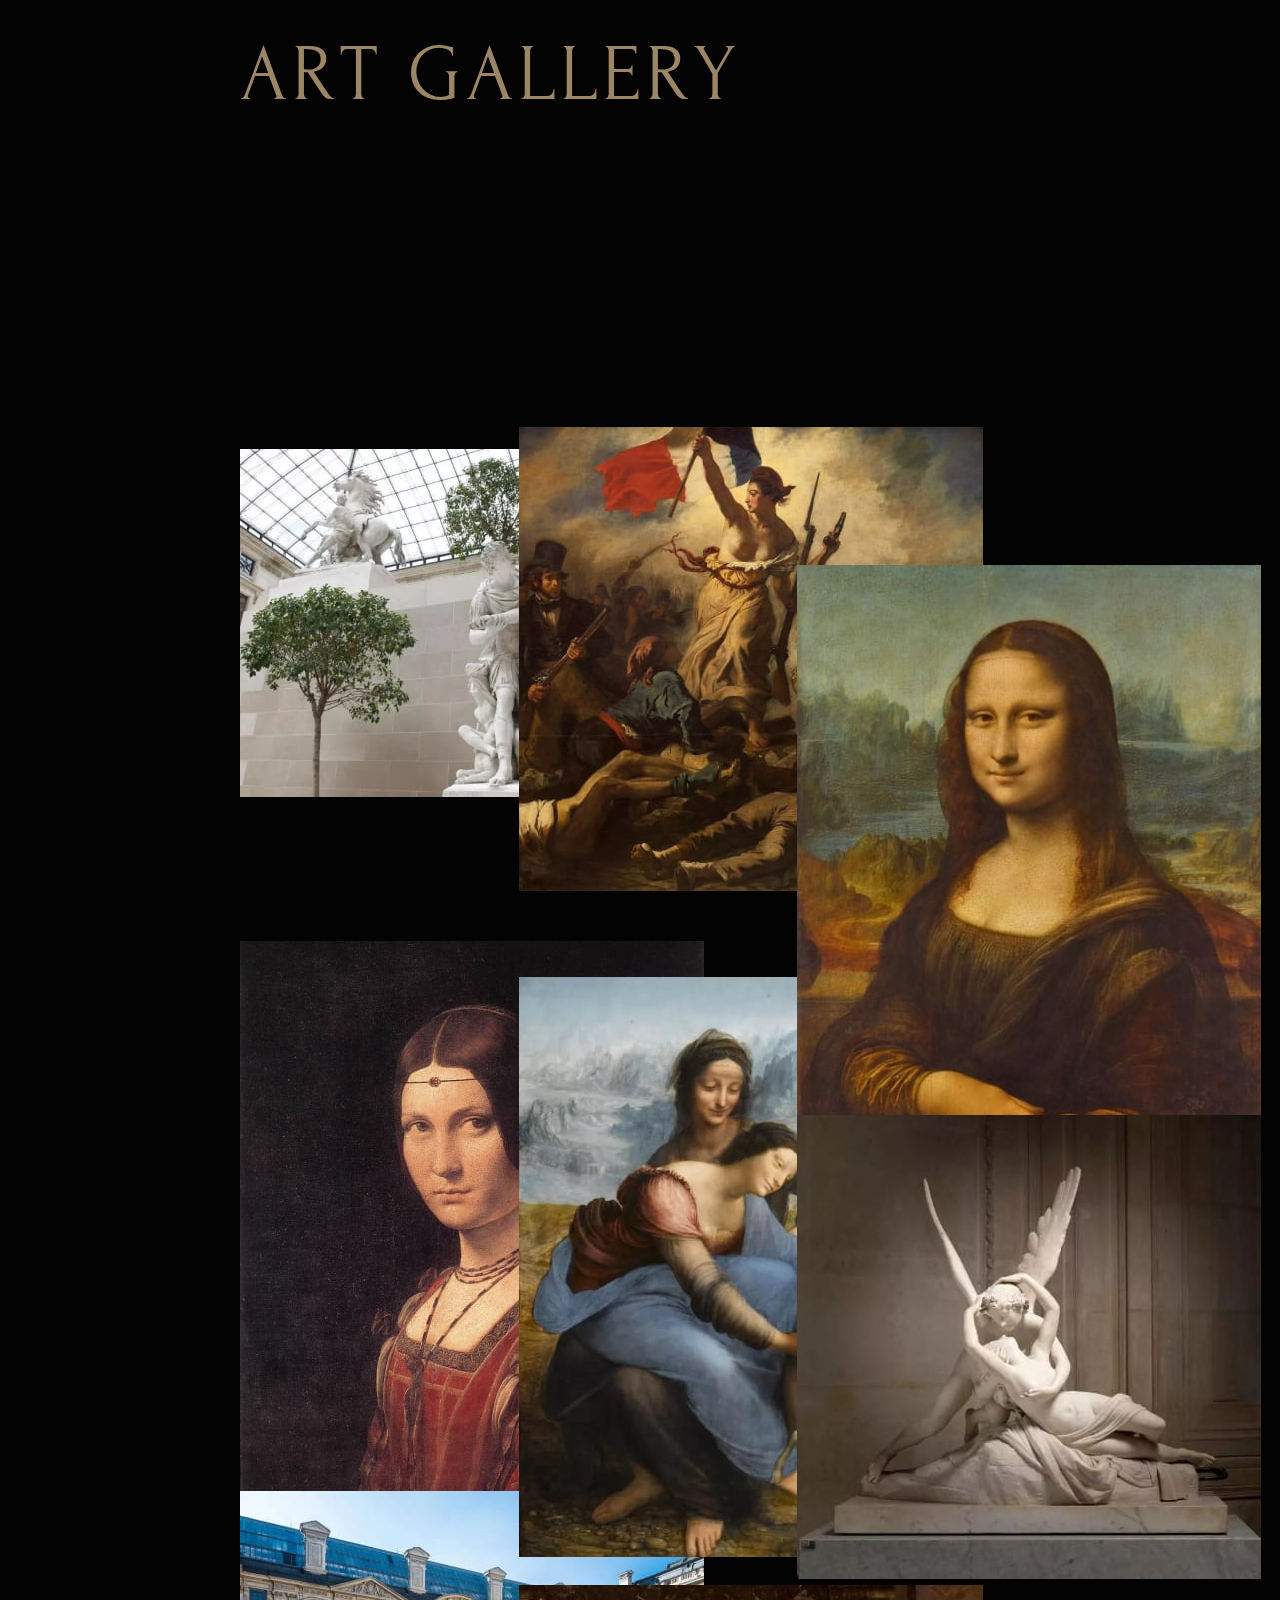
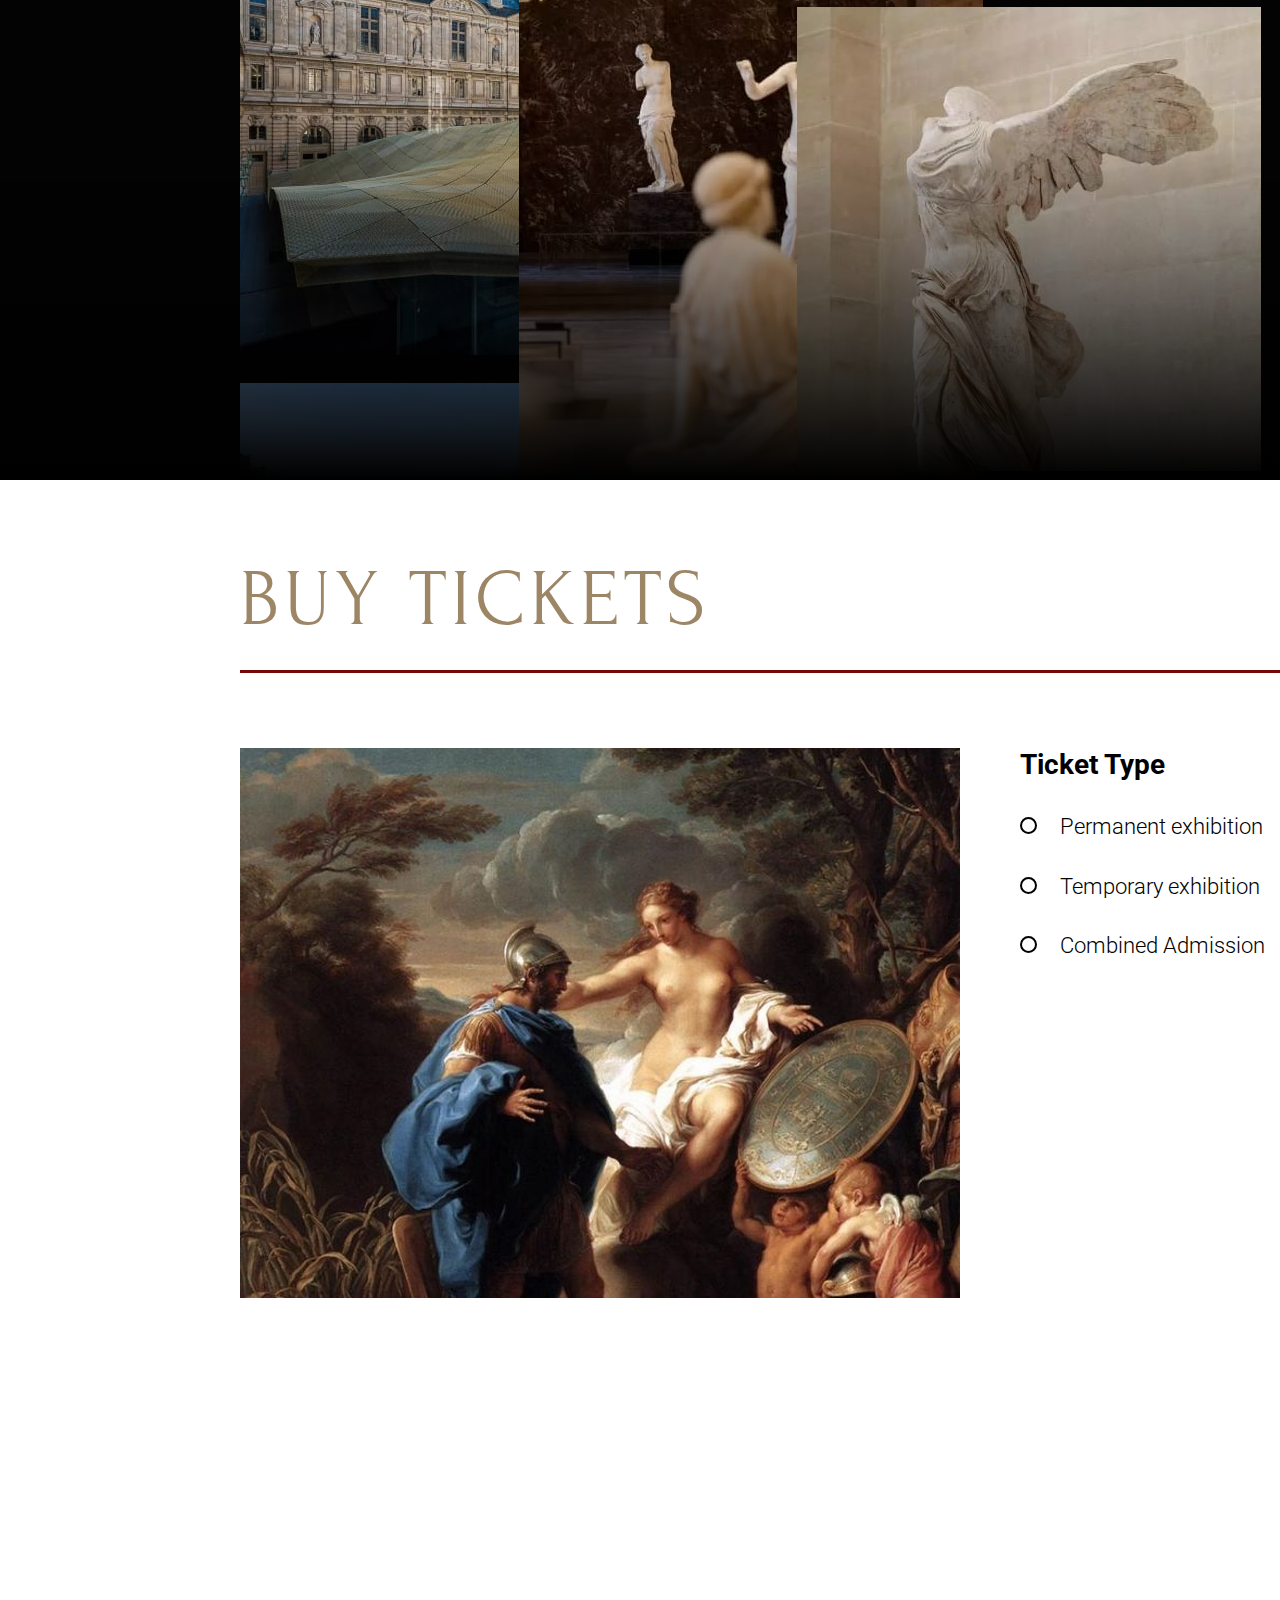
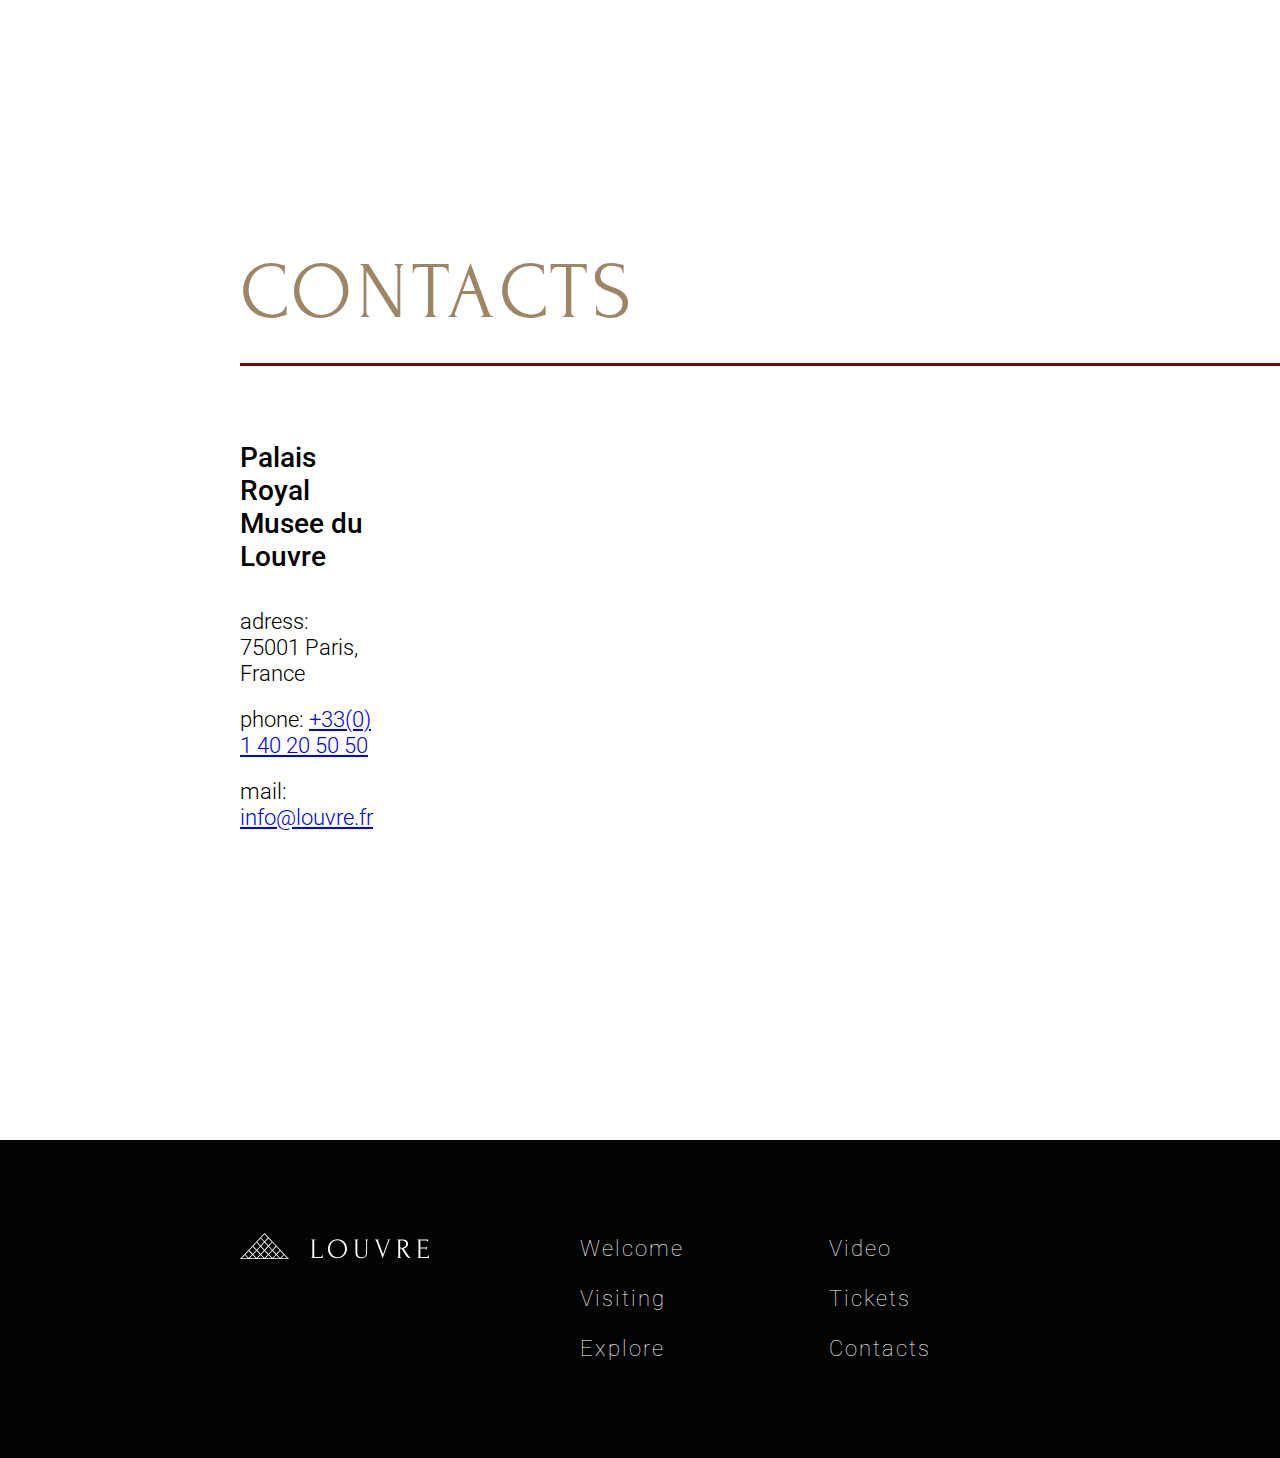
==== commit c1736314: "update the project" ====
--- a/index.html
+++ b/index.html
@@ -8,94 +8,153 @@
     <link rel="preconnect" href="https://fonts.googleapis.com">
 <link rel="preconnect" href="https://fonts.gstatic.com" crossorigin>
 <link href="https://fonts.googleapis.com/css2?family=Forum&family=Roboto:wght@100;300;400;500;700;900&display=swap" rel="stylesheet">
+
 <link rel="stylesheet" href="style.css">
     <title>Museum</title>
 </head>
 <body>
     <header>
        <div class="header container">
-        <!-- <a href="#"> -->
-            <img src="img/Logo.svg" class="logo">
-        <!-- </a> -->
-        <nav class="header__navigation">
-            <ul class="nav__list">
-                <li class="nav__items"><a href="#" class="nav__links">Visiting</a></li>
-                <li class="nav__items"><a href="#" class="nav__links">Explore</a></li>
-                <li class="nav__items"><a href="#" class="nav__links">Video</a></li>
-                <li class="nav__items"><a href="#" class="nav__links">Tickets</a></li>
-                <li class="nav__items"><a href="#" class="nav__links">Contacts</a></li>
-            </ul>
-        </nav>
+            <div class="header-wrapper">
+                <img src="img/Logo.svg" class="logo">
+                
+                <nav class="header__navigation">
+                    <ul class="nav__list">
+                        <li class="nav__items"><a href="#visiting" class="nav__links">Visiting</a></li>
+                        <li class="nav__items"><a href="#explore" class="nav__links">Explore</a></li>
+                        <li class="nav__items"><a href="#video" class="nav__links">Video</a></li>
+                        <li class="nav__items"><a href="#tickets" class="nav__links">Tickets</a></li>
+                        <li class="nav__items"><a href="#contacts" class="nav__links">Contacts</a></li>
+                    </ul>
+                </nav>
+            </div>
+            
        </div>
     </header>
     <main>
         <section class="section-welcome">
             <div class="welcome container">
-            <div class="welcome__content">
-                <h1>welcome <br>to the Louvre</h1>
-                <p class="welcome__caption">From the castle to the museum</p>
-                <button class="discover-btn">Discover the Louvre</button>
-            </div>
-            <div class="main__louvre"></div>
-            <!-- <img src="img/background-welcome.jpg" alt="Louvre" class="main__louvre"> -->
+                <div class="welcome-content">
+                    <div class="welcome__content-text">
+                        <h1>welcome <br>to the Louvre</h1>
+                        <p class="welcome__caption">From the castle to the museum</p>
+                        <a href="https://www.google.com/maps/@48.8618159,2.3366818,3a,75y,81.55h,73.4t/data=!3m7!1e1!3m5!1sAF1QipOVxZQuSy3Bx9T_HpH_7FtBHDTXvI6SF-A10ocT!2e10!3e12!7i5472!8i2736" target="_blank"
+                        class="discover-btn">Discover the Louvre</a>
+                    </div>
+                <div class="section-welcome_slider">
+                
+                    <div class="welcome_slider-card">
+                        <div class="card-mask"></div>
+                        <img src="img/welcome-slider/1.jpg" alt="picture from the gallery" class="section-welcome_image">
+                    </div>
+                    <div class="welcome_slider-card">
+                        <div class="card-mask"></div>
+                        <img src="img/welcome-slider/2.jpg" alt="picture from the gallery" class="section-welcome_image" >
+                    </div>
+                    <div class="welcome_slider-card">
+                        <div class="card-mask"></div>
+                        <img src="img/welcome-slider/3.jpg" alt="picture from the gallery" class="section-welcome_image">
+                    </div>
+                    <div class="welcome_slider-card">
+                        <div class="card-mask"></div>
+                        <img src="img/welcome-slider/4.jpg" alt="picture from the gallery" class="section-welcome_image">
+                    </div>
+                    <div class="welcome_slider-card">
+                        <div class="card-mask"></div>
+                        <img src="img/welcome-slider/5.jpg" alt="picture from the gallery" class="section-welcome_image">
+                    </div>
+                    
+                </div>
             
-
+                <div class="section-welcome_slider-pagination">
+                    <div class="pagination-number">01 | 05</div>
+                    <div class="pagination-dots-list">
+                        <span class="pagination-dots-items dots-active"></span>
+                        <span class="pagination-dots-items"></span>
+                        <span class="pagination-dots-items"></span>
+                        <span class="pagination-dots-items"></span>
+                        <span class="pagination-dots-items"></span>
+
+                    </div>
+                    <div class="slider-arrows">
+                        <span class="slider-arrows_previous"></span>
+                        <span class="slider-arrows_next"></span>
+                    </div>
+                </div>
+
+                </div>
+                
         </div>
         </section>
         
-        <section class="section-virtual-tour">
+        <section class="section-virtual-tour" id="visiting">
             <div class="section-tours container">
                 <h2>Virtual tour</h2>
                 <hr class="underline big-line">
                 <div class="tours-list">
-                    <div class="tours">
-                        <img src="img/royal-palace.jpg" alt="Royal Palace" class="tours-pictures">
-                        <h3>Royal Palace</h3>
-                        <hr class="underline small-line">
-                        <h4>360° Virtual Tour</h4>
-                        <a href="#" class="tours_google-adress">Google Street Panorama View</a>
-                    </div>
-                    <div class="tours">
-                        <img src="img/denon-wing.jpg" alt="Denon Wing" class="tours-pictures">
-                        <h3>Denon Wing</h3>
-                        <hr class="underline small-line">
-                        <h4>360° Virtual Tour</h4>
-                        <a href="#" class="tours_google-adress">Google Street Panorama View</a>
-                    </div>
-                    <div class="tours">
-                        <img src="img/colonnade-perrault.jpg" alt="Colonnade Perrault" class="tours-pictures">
-                        <h3>Colonnade Perrault</h3>
-                        <hr class="underline small-line">
-                        <h4>360° Virtual Tour</h4>
-                        <a href="#" class="tours_google-adress">Google Street Panorama View</a>
-                    </div>
-                    <div class="tours">
-                        <img src="img/greek-hall.jpg" alt="Greek hall" class="tours-pictures">
-                        <h3>Greek hall</h3>
-                        <hr class="underline small-line">
-                        <h4>360° Virtual Tour</h4>
-                        <a href="#" class="tours_google-adress">Google Street Panorama View</a>
-                    </div>
-                    <div class="tours">
-                        <img src="img/mona-lisa.jpg" alt="Mona Lisa" class="tours-pictures">
-                        <h3>Mona Lisa</h3>
-                        <hr class="underline small-line">
-                        <h4>360° Virtual Tour</h4>
-                        <a href="#" class="tours_google-adress">Google Street Panorama View</a>
-                    </div>
-                    <div class="tours">
-                        <img src="img/night-palace.jpg" alt="Night Palace" class="tours-pictures">
-                        <h3>Night Palace</h3>
-                        <hr class="underline small-line">
-                        <h4>360° Virtual Tour</h4>
-                        <a href="#" class="tours_google-adress">Google Street Panorama View</a>
-                    </div>
-
-                    
-                </div>
-            </div>
-        </section>
-        <section class="section-explore">
+                    
+                        <a class="tours" href="https://www.google.com/maps/@48.8606882,2.3356791,3a,90y,328.36h,87.55t/data=!3m7!1e1!3m5!1sAF1QipMZ9YgnArbwEIbTDANeSQYFu9gNqpW_2Sv8FBvY!2e10!3e12!7i4352!8i1815">
+                            <img src="img/royal-palace.jpg" alt="Royal Palace" class="tours-pictures">
+                            <h3>Royal Palace</h3>
+                            <hr class="underline small-line">
+                            <h4>360° Virtual Tour</h4>
+                            <p class="tours_google-adress">Google Street Panorama View</p>
+                        </a>
+                    
+
+                    
+                        <a class="tours" href="https://www.google.com/maps/@48.8563254,2.3352706,3a,75y,90t/data=!3m7!1e1!3m5!1sAF1QipNRj_CwP4coDMYdCHj6qHeBeJpI2VxU5BUsOX4F!2e10!3e12!7i11000!8i5500" target="_blank">
+                            <img src="img/denon-wing.jpg" alt="Denon Wing" class="tours-pictures">
+                            <h3>Denon Wing</h3>
+                            <hr class="underline small-line">
+                            <h4>360° Virtual Tour</h4>
+                            <p class="tours_google-adress">Google Street Panorama View</p>
+                        </a>
+                    
+
+                    
+                        <a class="tours" href="https://www.google.com/maps/@48.8601723,2.3395439,3a,88.4y,322.04h,84.25t/data=!3m7!1e1!3m5!1sAF1QipNMZGQuEA-pAUvIG_eP_2f3gWTKZEJ6XLVJ-Pgb!2e10!3e12!7i10240!8i5120" target="_blank">
+                            <img src="img/colonnade-perrault.jpg" alt="Colonnade Perrault" class="tours-pictures">
+                            <h3>Colonnade Perrault</h3>
+                            <hr class="underline small-line">
+                            <h4>360° Virtual Tour</h4>
+                            <p class="tours_google-adress">Google Street Panorama View</p>
+                        </a>
+                    
+
+                    
+                        <a class="tours" href="https://www.google.com/maps/@48.860183,2.3356156,3a,90y,177.69h,95.61t/data=!3m7!1e1!3m5!1sAF1QipP7uFZnTITRe-7AEVAgHAfqiCL-03gvBHcYWgF3!2e10!3e12!7i5472!8i2736" target="_blank">
+                            <img src="img/greek-hall.jpg" alt="Greek hall" class="tours-pictures">
+                            <h3>Greek hall</h3>
+                            <hr class="underline small-line">
+                            <h4>360° Virtual Tour</h4>
+                            <p class="tours_google-adress">Google Street Panorama View</p>
+                        </a>
+                    
+
+                    
+                        <a class="tours" href="https://www.google.com/maps/@48.8598788,2.3355157,3a,82.2y,7.53h,94t/data=!3m7!1e1!3m5!1sAF1QipO1wkUUbyzpPjj-OR0mR5etZJT-xl-40XK8rDQ3!2e10!3e12!7i10240!8i5120" target="_blank">
+                            <img src="img/mona-lisa.jpg" alt="Mona Lisa" class="tours-pictures">
+                            <h3>Mona Lisa</h3>
+                            <hr class="underline small-line">
+                            <h4>360° Virtual Tour</h4>
+                            <p class="tours_google-adress">Google Street Panorama View</p>
+                        </a>
+                    
+
+                    
+                        <a class="tours" href="https://www.google.com/maps/@48.8563254,2.3352706,3a,90y,21.26h,79.91t/data=!3m7!1e1!3m5!1sAF1QipPpGAowYatVyk3MMGnZAaQkYm2EUk-Dlca06SS5!2e10!3e12!7i11304!8i5652" target="_blank">
+                            <img src="img/night-palace.jpg" alt="Night Palace" class="tours-pictures">
+                            <h3>Night Palace</h3>
+                            <hr class="underline small-line">
+                            <h4>360° Virtual Tour</h4>
+                            <p class="tours_google-adress">Google Street Panorama View</p>
+                        </a>
+                    
+                </div>
+            </div>
+        </section>
+        <section class="section-explore" id="explore">
             <div class="explore container">
                 <div class="explore-content">
                     <h2>Picture explore</h2>
@@ -105,23 +164,141 @@
                     <p class="explore-text">The cleaning provoked furious protests, not because the picture had been damaged in any way, but because it looked different.</p>
     
                 </div>
-                <div class="explore-picture"></div>
-                <!-- <img src="img/picture-explore.jpg" alt="picture" class="explore-picture" height="700px" width="720px"> -->
-            </div>
-        </section>
-        <section class="section-journey">
+                <div class="parallax_wrapper">
+                    <div class="parallax_front-image">
+                        <div class="parallax_line"></div>
+                    </div>
+                    <div class="parallax_background"></div>
+                </div>
+            </div>
+        </section>
+        <section class="section-journey" id="video">
             <div class="section-video container">
-                <video src="img/mixkit-louvre-museum-in-paris-time-lapse-4267-medium.mp4" type="video/mp4" controls>
-                    Your browser does not support the video tag.
-                </video> 
+                <div class="video-content">
+                    <h2>Video journey</h2>
+                    <p class="video-text">Enter and visit one of the most famous museums in the world and enjoy masterpieces such as Mona Lisa or Hammurabi's Code</p>
+                </div> 
                 
-            <div class="video-content">
-                <h2>Video journey</h2>
-                <p class="video-text">Enter and visit one of the most famous museums in the world and enjoy masterpieces such as Mona Lisa or Hammurabi's Code</p>
-            </div>
-            </div>
-        </section>
-        <section class="section-buy_tickets">
+                    <div class="section-video_poster">
+                        <video src="img/video/video0.mp4" class="section-video_video" poster="img/video/poster0.jpg" type="video/mp4" loading="lazy" title="video about Louvre"></video>
+                        <div class="big-button-play"></div>
+                         <!-- <iframe class="section-video_video" src="img/video/video0.mp4" poster="img/video/poster0.jpg" frameborder="0" type="video/mp4" loading="lazy">
+                                <img src="img/video/poster0.jpg" alt="view of Louvre" class="poster">
+                                <div class="big-button-play"></div>
+                        </iframe>  -->
+                        
+                        <div class="section-video_controls">
+                            <span class="button-play"></span>
+                            <div class="wrapper-range">
+                                <input type="range" name="play-video" class="video-range" value="0">
+                                <!-- <div class="progress"></div> -->
+                            </div>
+                            
+                            <span class="button-volume"></span>
+                            <input type="range" name="volume" class="volume-range">
+                            <span class="button-fullscreen"></span>
+                        </div>
+                    </div>
+                    <div class="video-slider">
+                        <div class="video-slider_wrapper">
+
+                            <div class="video-cards">
+                                <video src="img/video/video1.mp4" class="video-cards-item" poster="img/video/poster1.jpg" type="video/mp4" loading="lazy" title="video about Louvre" ></video>
+                                <div class="video-caption">
+                                    <div>
+                                        <img src="img/play_video_icons/little-portrait-of-Mona-Lisa.svg" alt="little portrait of Mona Lisa">
+                                        <p>Au Louvre ! La Venus de Milo</p>
+                                    </div>
+                                    <span></span>
+                                </div>
+                                <div class="button-youtube"></div>
+                            </div>
+
+                            <div class="video-cards">
+                                <video src="img/video/video2.mp4" class="video-cards-item" poster="img/video/poster2.jpg" type="video/mp4" loading="lazy" title="video about Louvre" ></video>
+                                <div class="video-caption">
+                                    <div>
+                                        <img src="img/play_video_icons/little-portrait-of-Mona-Lisa.svg" alt="little portrait of Mona Lisa">
+                                        <p>Promenade dans les collections mesop...</p>
+                                    </div>
+                                    <span></span>
+                                </div>
+                                <div class="button-youtube"></div>
+                            </div>
+
+                            <div class="video-cards">
+                                <video src="img/video/video3.mp4" class="video-cards-item" poster="img/video/poster3.jpg" type="video/mp4" loading="lazy" title="video about Louvre" ></video>
+                                <div class="video-caption">
+                                    <div>
+                                        <img src="img/play_video_icons/little-portrait-of-Mona-Lisa.svg" alt="little portrait of Mona Lisa">
+                                        <p>Exposition - Le Corps et l'Ame. De Dona...</p>
+                                    </div>
+                                    <span></span>
+                                </div>
+                                <div class="button-youtube"></div>
+                            </div>
+
+                            <div class="video-cards">
+                                <video src="img/video/video4.mp4" class="video-cards-item" poster="img/video/poster4.jpg" type="video/mp4" loading="lazy" title="video about Louvre" ></video>
+                                <div class="video-caption">
+                                    <div>
+                                        <img src="img/play_video_icons/little-portrait-of-Mona-Lisa.svg" alt="little portrait of Mona Lisa">
+                                        <p>Exposition - Le Corps et l'Ame. De Dona...</p>
+                                    </div>
+                                    <span></span>
+                                </div>
+                                <div class="button-youtube"></div>
+                            </div>
+
+                            <div class="video-cards">
+                                <video src="img/video/video0.mp4" class="video-cards-item" poster="img/video/poster0.jpg" type="video/mp4" loading="lazy" title="video about Louvre" ></video>
+                                <div class="video-caption">
+                                    <div>
+                                        <img src="img/play_video_icons/little-portrait-of-Mona-Lisa.svg" alt="little portrait of Mona Lisa">
+                                        <p>Exposition - Le Corps et l'Ame. De Dona...</p>
+                                    </div>
+                                    <span></span>
+                                </div>
+                                <div class="button-youtube"></div>
+                            </div>
+                            
+                        </div>
+                        <div class="video-pagination">
+                            <span class="video-pagination-prev"></span>
+                            <span class="video-pagination-dots video-pagination-dots_active"></span>
+                            <span class="video-pagination-dots"></span>
+                            <span class="video-pagination-dots"></span>
+                            <span class="video-pagination-dots"></span>
+                            <span class="video-pagination-dots"></span>
+                            <span class="video-pagination-next"></span>
+                        </div>
+                    </div>
+            </div>
+        </section>
+        <section class="gallery">
+            <div class="gallery-container container">
+                <div class="gallery-container_blur-box"></div>
+                <h2>Art Gallery</h2>
+                <div class="gallery-wrapper">
+                    <!-- <img src="img/galery/galery1.jpg" alt="picture from the gallery" class="picture">
+                    <img src="img/galery/galery2.jpg" alt="picture from the gallery" class="picture">
+                    <img src="img/galery/galery3.jpg" alt="picture from the gallery" class="picture">
+                    <img src="img/galery/galery4.jpg" alt="picture from the gallery" class="picture">
+                    <img src="img/galery/galery5.jpg" alt="picture from the gallery" class="picture">
+                    <img src="img/galery/galery6.jpg" alt="picture from the gallery" class="picture">
+                    <img src="img/galery/galery7.jpg" alt="picture from the gallery" class="picture">
+                    <img src="img/galery/galery8.jpg" alt="picture from the gallery" class="picture">
+                    <img src="img/galery/galery9.jpg" alt="picture from the gallery" class="picture">
+                    <img src="img/galery/galery10.jpg" alt="picture from the gallery" class="picture">
+                    <img src="img/galery/galery11.jpg" alt="picture from the gallery" class="picture">
+                    <img src="img/galery/galery12.jpg" alt="picture from the gallery" class="picture">
+                    <img src="img/galery/galery13.jpg" alt="picture from the gallery" class="picture">
+                    <img src="img/galery/galery14.jpg" alt="picture from the gallery" class="picture">
+                    <img src="img/galery/galery15.jpg" alt="picture from the gallery" class="picture"> -->
+                </div>
+            </div>
+        </section>
+        <section class="section-buy_tickets" id="tickets">
             <div class="section-tickets container">
                 <h2>Buy tickets</h2>
                 <hr class="underline big-line">
@@ -131,16 +308,13 @@
                         <form>
                             <div class="type-colomn">
                                 <p class="tickets-text">Ticket Type</p>
-                                <input type="radio" id="exhibition1"
-                                name="tickets-type" value="permanent">
+                                <input type="radio" id="exhibition1" name="tickets-type" value="permanent">
                                 <label class="tickets-type" for="exhibition1">Permanent exhibition</label>
                           
-                                <input type="radio" id="exhibition2"
-                                name="tickets-type" value="temporary">
+                                <input type="radio" id="exhibition2" name="tickets-type" value="temporary">
                                 <label class="tickets-type" for="exhibition2">Temporary exhibition</label>
                             
-                                <input type="radio" id="exhibition3"
-                                name="tickets-type" value="combined">
+                                <input type="radio" id="exhibition3" name="tickets-type" value="combined">
                                 <label class="tickets-type" for="exhibition3">Combined Admission</label>
                             </div>
                           </form>
@@ -166,13 +340,20 @@
                                 <p class="tickets-text">Total &#8364;</p>
                                 <input class="total" type="text" value="0">
                             </div>
-                            <button class="tickets-buy">Buy Now</button>
+                            <button class="tickets-buy" id="buy-now-button">Buy Now</button>
+
                             
+                            
 
                           </div>
                     </div>
                 </div>
             </div>
+
+        </section>
+        <section class="parallax-image">
+            <div class="parallax-image_image" title="view of museum inside"></div>
+            <!-- <img src="img/section-parallax-image.jpg" alt="" class="parallax-image_image"> -->
 
         </section>
         <section class="section-contacts">
@@ -195,7 +376,7 @@
             </div>
         </section>
     </main>
-    <footer class="footer">
+    <footer class="footer" id="contacts">
         <div class="footer-container">
             <!-- <div class="footer-logo"> -->
             <a href="#">
@@ -215,34 +396,39 @@
             <div class="footer__social-media">
                 <ul class="social-list">
                     <li class="social-items">
-                        <a href="https://www.youtube.com/" class="social-links">
-                            <img class="social-media-hover" src="img/Youtube-hover.svg">
-                        </a>
-                        <img class="footer-media" src="img/Youtube.svg">
+                        <a href="https://www.youtube.com/user/louvre" class="social-links">
+                            <!-- <img class="social-media" src="img/social_icons/Facebook.svg"> -->
+                            <span class="social-media you-tube"></span>
+                        </a>
+                        <!-- <img class="footer-media" src="img/Youtube.svg"> -->
                     </li>
                     <li class="social-items">
-                        <a href="https://www.instagram.com/" class="social-links">
-                            <img class="social-media-hover" src="img/Instagram-hover.svg">
-                        </a>
-                        <img class="footer-media" src="img/Instagram.svg">
+                        <a href="https://www.instagram.com/museelouvre/" class="social-links">
+                            <!-- <img class="social-media" src="img/Instagram.svg"> -->
+                            <span class="social-media instagram"></span>
+                        </a>
+                        <!-- <img class="footer-media" src="img/Instagram.svg"> -->
                     </li>
                     <li class="social-items">
-                        <a href="" class="social-links">
-                            <img class="social-media-hover" src="img/Facebook-hover.svg">
-                        </a>
-                        <img class="footer-media" src="img/Facebook.svg">
+                        <a href="https://www.facebook.com/museedulouvre" class="social-links">
+                            <!-- <img class="social-media" src="img/Facebook.svg"> -->
+                            <span class="social-media facebook"></span>
+                        </a>
+                        <!-- <img class="footer-media" src="img/Facebook.svg"> -->
                     </li>
                     <li class="social-items">
-                        <a href="" class="social-links">
-                            <img class="social-media-hover" src="img/Twitter-hover.svg">
-                        </a>
-                        <img class="footer-media" src="img/Twitter.svg">
+                        <a href="http://twitter.com/museelouvre" class="social-links">
+                            <!-- <img class="social-media" src="img/Twitter.svg"> -->
+                            <span class="social-media twitter"></span>
+                        </a>
+                        <!-- <img class="footer-media" src="img/Twitter.svg"> -->
                     </li>
                     <li class="social-items">
-                        <a href="" class="social-links">
-                            <img class="social-media-hover" src="img/Pinterest-hover.svg">
-                        </a>
-                        <img class="footer-media" src="img/Pinterest.svg">
+                        <a href="https://www.pinterest.fr/museedulouvre/" class="social-links">
+                            <span class="social-media pinterest"></span>
+                            <!-- <img class="social-media" src="img/Pinterest.svg"> -->
+                        </a>
+                        <!-- <img class="footer-media" src="img/Pinterest.svg"> -->
                     </li>
                 </ul>
             </div>
@@ -251,6 +437,180 @@
         
 
     </footer>
+
+
+    <!-- _________________MODAL_____________________________ -->
+
+    <div class="modal" id="modal">
+        <div class="modal-body">
+            <div class="modal-content">
+                <span class="close" id="close-modal"></span>
+            <div class="column-data">
+                <span class="logo-modal"></span>
+                <p class="modal-title">Booking tickets</p>
+                <p class="modal-caption">Tour to Louvre</p>
+                <hr class="modal-line bold">
+                <form class="date-and-time">
+                    <input type="date" name="date" id="date">
+                    <label for="date">Date</label>
+                    <!-- data-uk-datepicker="{pos:'bottom', weekstart:0, format:'DD.MM.YYYY', locale:'en'}" -->
+                    <!-- <input type="time" id="date-input"> -->
+                    <select name="time" id="">
+                        <option value="">8.00</option>
+                        <option value="">8.30</option>
+                        <option value="">9.00</option>
+                        <option value="">9.30</option>
+                        <option value="">10.00</option>
+                        <option value="">10.30</option>
+                        <option value="">11.00</option>
+                        <option value="">11.30</option>
+                        <option value="">12.00</option>
+                        <option value="">12.30</option>
+                    </select>
+                </form>
+                <form action="">
+                    <input type="text" name="name" id="name">
+                    <input type="email" name="email" id="email">
+                    <input type="tel" name="tel" id="tel">
+                    <select name="ticket" id="">
+                        <option value="">Permanent exhibition</option>
+                        <option value="">Temporary exhibition</option>
+                        <option value="">Combined Admission</option>
+                    </select>
+                </form>
+                <div class="entry-ticket">
+                    <p class="entry-name">Entry ticket</p>
+                    <hr class="modal-line">
+                    <div class="columns-ticket-types">
+                        <div class="types-name">
+                            <p class="types-caption">Basic 18+ (20 €)</p>
+                            <p class="types-caption">Senior 65+ (10 €)</p>
+                        </div>
+                        <div class="types-counter">
+                            <div class="types-amount">
+                                <button class="types-amount-btn modal-minus">-</button>
+                                <input class="input-modal-amount" type="text" value="0">
+                                <button class="types-amount-btn modal-plus">+</button>
+                            </div>
+                            <div class="types-amount">
+                                <button class="types-amount-btn modal-minus">-</button>
+                                <input class="input-modal-amount" type="text" value="0">
+                                <button class="types-amount-btn modal-plus">+</button>
+                            </div>
+                        </div>
+                    </div>
+                </div>
+            </div>
+            <div class="column-price">
+                <div class="information-about-ticket">
+                    <div class="overview">
+                        <p class="overview-title">Overview</p>
+                        <p class="overview-caption">Tour to Louvre</p>
+                        <span class="overview-date">nhnhnhnhn</span>
+                        <span class="overview-time">hnhnhnh</span>
+                        <span class="overview-ticket-type">chnhnh</span>
+                        
+                    </div>
+                    <img src="img/modal/little-louvre-modal.jpg" alt="view of Louvre">
+                </div>
+                <div class="prices">
+                    <div class="types-of-price">
+                        <div class="types-of-price_box">
+                            <span>2</span>
+                            <p>Basic (20 €)</p>
+                        </div>
+                        <div class="types-of-price_box">
+                            <span>2</span>
+                            <p>Senior (10 €)</p>
+                        </div>
+                    </div>
+                    <div class="amount-of-price">
+                        <div class="amount-of-price_box">
+                            <p>20</p>
+                            <span>&#8364;</span>
+                        </div>
+                        
+                        <div class="amount-of-price_box">
+                            <p>000040</p>
+                            <span>&#8364;</span>
+                        </div>
+                        
+                    </div>
+                </div>
+                <hr class="modal-line">
+                <div class="modal-total-amount">
+                    <p class="total-amount">Total:</p>
+                    <div class="total-amount-number_box">
+                        <p class="total-amount-number">20</p>
+                        <span>&#8364;</span>
+                    </div>
+                    
+                </div>
+                <div class="modal-two-cards">
+                    <div class="card-front">
+                        <div class="cards-info">
+                            <div class="card-number-box">
+                                <label for="card-number" class="cards-number-label">Card number</label>
+                                <input type="number" value="card-number" id="card-number">
+                            </div>
+                            <div class="card-expiration-box">
+                                <p class="cards-expiration-label">Expiration date</p>
+                                <select name="cards-expiration-month" id="cards-month">
+                                    <option value="">01</option>
+                                    <option value="">02</option>
+                                    <option value="">03</option>
+                                    <option value="">04</option>
+                                    <option value="">05</option>
+                                    <option value="">06</option>
+                                    <option value="">07</option>
+                                    <option value="">08</option>
+                                    <option value="">09</option>
+                                    <option value="">10</option>
+                                    <option value="">11</option>
+                                    <option value="">12</option>
+                                </select>
+                                <select name="cards-expiration-year" id="cards-year">
+                                    <option value="">2023</option>
+                                    <option value="">2024</option>
+                                    
+                                </select>
+                                
+                            </div>
+                            <div class="cardholder">
+                                <label for="cardholder-name" class="cardholder-name-label">Cardholder name</label>
+                                <input type="text" id="cardholder-name">
+                            </div>
+                            
+                        </div>
+                        <div class="cars-images">
+                            <img src="" alt="">
+                            <img src="" alt="">
+                        </div>
+
+                    </div>
+                    <div class="card-background">
+                        <div class="dark-line"></div>
+                        <p class="cvc">CVC/CVV</p>
+                        <input type="number" class="cvc-number">
+                        <p class="cvc-info">The last 3 or 4 digits on back of the card</p>
+                    </div>
+                </div>
+                
+
+
+            </div>
+            
+            <!-- <h3>Your Order:</h3>
+            Здесь вы можете отобразить данные из localStorage -->
+            <!-- <div id="modal-content"> -->
+                <!-- Данные будут отображены здесь -->
+            <!-- </div> --> 
+        </div>
+        </div>
+        
+    </div>
+    
     <script src="main.js"></script>
+    
 </body>
 </html>--- a/style.css
+++ b/style.css
@@ -1,5 +1,6 @@
 html  {
     box-sizing: border-box;
+    scroll-behavior: smooth;
     
 }
 body {
@@ -17,24 +18,36 @@
     padding: 0;
 }
 
-.container {
-    max-width: 1920px;
-    margin: 0 auto; 
-    padding: 75px 240px;
-    
-}
-
 header {
     background: #030303;
     width: 100%;
 }
 
+
+
+
+
 .header {
-    height: 124px;
-    display: flex;
-    /* justify-content: space-between; */
-    align-items: center;
-    
+    /* height: 124px; */
+
+    
+    
+    
+    }
+
+    .container {
+        max-width: 1920px;
+        
+        margin: 0 auto; 
+        padding: 75px 240px;
+        
+    }
+
+    .header-wrapper {
+        /* width: 1440px; */
+        display: flex;
+        justify-content: space-between;
+        align-items: center;
     }
     
 
@@ -51,7 +64,7 @@
 
 
 .header__navigation {
-    margin-left: 36%;
+    
 }
 
 .nav__list {
@@ -97,19 +110,26 @@
     
 }
 .welcome {
-    height: 836px;
-    display: flex;
-    /* position: relative; */
-    flex-direction: row;
-    justify-content: space-between;
-
-}
-.welcome__content {
+    
+    
+    padding-top: 0;
+    padding-bottom: 60px;
+
+}
+
+.welcome-content {
+    display: flex;
+    position: relative; 
+    
+    justify-content: flex-end;
+}
+.welcome__content-text {
     width: 598px;
     height: 390px;
-    /* position: absolute;
-    z-index: 2;
-    top: 190px */
+    position: absolute;
+    z-index: 4;
+    top: 190px;
+    left: 0;
     
 }
 
@@ -136,6 +156,8 @@
 }
 
 .discover-btn {
+    display: block;
+    text-decoration: none;
     width: 360px;
     height: 75px;
     background: #710707;
@@ -148,17 +170,115 @@
     letter-spacing: 2px;
     color: #FFFFFF;
     border: 1px;
+    padding-top: 20px;
 } 
 
-.main__louvre {
-    background-image: url(img/background-welcome.jpg);
-    background-size: cover;
+.section-welcome_slider {
+    display: flex;
+    flex-direction: row;
+    justify-content: flex-start;
+    overflow: hidden;
     width: 1000px;
-    height: 810px;
-    /* position: absolute;
-    z-index: 0;
-    right: -240px;
-    bottom: 0; */
+    height: 751px;
+   
+    
+}
+
+.welcome_slider-card {
+    position: relative;
+    width: 1000px;
+    height: 751px;
+   
+    
+}
+
+.card-mask {
+    position: absolute;
+    width: 402px;
+    height: 751px;
+    background-image: linear-gradient(90deg, #000 0%, rgba(0, 0, 0, 0.50) 16.19%, rgba(0, 0, 0, 0.00) 30.73%);
+    
+    z-index: 2;
+    top: 0;
+    left: 0;
+}
+
+.section-welcome_image {
+    display: block;
+    width: 100%;
+    height: 100%;
+    object-fit: cover;
+    
+    
+    
+}
+
+
+
+
+
+.section-welcome_slider-pagination {
+    width: 600px;
+    height: 120px;
+    background: #030303;
+    position: absolute;
+    right: 0;
+    bottom: -59px;
+    z-index: 2;
+    padding: 40px 75px;
+    display: flex;
+    flex-direction: row;
+    justify-content: space-between;
+    align-items: center;
+    user-select: none;
+}
+.pagination-number {
+    color: #fff;
+    font-family: Roboto;
+    font-size: 22px;
+    font-style: normal;
+    font-weight: 400;
+    line-height: 40px; 
+    text-transform: uppercase;
+}
+.pagination-dots-list {
+    width: 180px;
+    height: 16px;
+    display: flex;
+    flex-direction: row;
+    justify-content: space-between;
+}
+.pagination-dots-items {
+    display: block;
+    width: 16px;
+    height: 16px;
+    background-color: #fff;
+}
+
+.dots-active {
+    background-color: #D2B183;
+}
+.slider-arrows {
+    width: 80px;
+    height: 88px;
+    display: flex;
+    flex-direction: row;
+    justify-content: space-between;
+    align-items: center;
+}
+.slider-arrows_previous {
+    display: block;
+    content: url(img/welcome-slider_arrow-previous.svg);
+    width: 30px;
+    height: 88px;
+    
+}
+.slider-arrows_next {
+    display: block;
+    content: url(img/welcome-slider_arrow-next.svg);
+    width: 30px;
+    height: 88px;
+    
 }
 
 .section-virtual-tour {
@@ -189,7 +309,7 @@
 }
 
 .big-line {
-    width: 1410px;
+    width: 1440px;
     margin-bottom: 75px;
 }
 
@@ -200,15 +320,23 @@
 }
 
 .tours-list {
+    width: 1440px;
     display: grid;
     grid-template-columns: 1fr 1fr 1fr;
-    grid-template-rows: 1fr 1fr;
+    /* grid-template-rows: 1fr 1fr; */
     column-gap: 60px;
 }
 
 .tours {
+
     margin-bottom: 78px;
-    
+    text-decoration: none;
+    
+}
+
+.tours-pictures {
+    width: 440px;
+height: 285px;
 }
 
 h3 {
@@ -257,8 +385,8 @@
 }
 
 .explore-content {
-    /* width: 660px; */
-    width: 46%;
+    width: 660px;
+    /* width: 46%; */
     
 }
 
@@ -276,40 +404,87 @@
     color: #CAAA7D;
 }
 
-.explore-picture {
-    background-image: url(/img/picture-explore.jpg);
+
+
+.parallax_wrapper {
     height: 700px;
     width: 720px;
+    margin-left: 60px;
+    /* padding-top: 15px; */
+    position: relative;
+    overflow: hidden;
+}
+
+.parallax_front-image {
+    height: 700px;
+    width: 100%;
+    background: url(img/explore-slider/before.jpg);
+    position: absolute;
+    display: flex;
+    justify-content: flex-end;
+    top: 0;
+    right: 0;
+    /* transform: translateX(-260px); */
+    left: -220px; 
+    background-size: cover;
+    z-index: 1;
+    /* transition: background .5s ease; */
+ } 
+
+.parallax_line {
+    background-image: url(img/explore_parallax.svg);
+    width: 39px;
+    height: 100%;
+    position: absolute;
+    /* transform: translateX(438px); */
+    margin-right: -17px;
+    /* z-index: 2; */
+    cursor: grab;
+} 
+
+.parallax_background {
+    height: 700px;
+    width: 100%;
+    background: url(/img/explore-slider/after.jpg);
+    /* background-attachment: fixed; */
+    background-size: cover;
+    background-repeat: no-repeat;
+    background-position: center;
+    /* position: absolute;
+    top: 0;
+    left: 0; */
+}
+
+
+
+
+
+
+
+
+
+
+
+
+/* .explore-picture {
+    height: 700px;
+    width: 100%;
+    
+    
 
     margin-left: 60px;
     padding-top: 15px;
     
-}
-
-video {
-    object-fit: cover;
-    width: 100%;
-    height: 714px;
-}
-
-video::-webkit-media-controls-panel {
-   
-}
-
-video::-webkit-media-controls-mute-button {
-    opacity: 1;;
-}
-
-video::-webkit-media-controls-fullscreen-button {
-    opacity: 2;
-    
-}
+} */
+
+
 
 .video-content {
     margin-top: 40px;
     display: flex;
     justify-content: space-between;
     align-items: center;
+    margin-bottom: 75px;
 }
 
 .video-text {
@@ -322,12 +497,380 @@
 
 }
 
+
+.section-video_poster {
+    position: relative;
+    width: 1440px;
+    height: 650px;
+    padding: 0;
+    margin-bottom: 140px;
+    
+    
+
+}
+
+.section-video_video {
+    width: 1440px;
+    height: 650px;
+    object-fit: cover; 
+}
+
+
+.big-button-play {
+    background-image: url(img/play_video_icons/big-button-play.svg);
+    width: 220px;
+    height: 220px;
+    object-fit: cover;
+    position: absolute;
+    z-index: 8;
+    top: 220px;
+    left: 610px;
+}
+
+.section-video_controls {
+    width: 1440px;
+    height: 85px;
+    background: #000;
+    padding: 25px 30px;
+    display: flex;
+    flex-direction: row;
+    justify-content: space-between;
+    align-items: center;
+    position: absolute;
+    bottom: -85px;  
+}
+
+.button-play {
+    display: block;
+    background-image: url(img/play_video_icons/play.svg);
+    width: 23px;
+    height: 31px;
+}
+
+.paused {
+    background-image: url(img/play_video_icons/pause.svg);
+    background-size: cover;
+    background-repeat: no-repeat;
+    width: 23px;
+    height: 31px;
+
+}
+
+.wrapper-range {
+    width: 929px;
+  position: relative;
+  z-index: 5;
+}
+
+/* .video-range {
+    width: 929px;
+    height: 15px;
+    background-color: #710707;
+    
+} */
+
+.video-range {
+    background-color: #ccc;
+    border: none;
+    border-radius: 8px;
+    width: 100%;
+    height: 15px;
+    outline: none;
+    /* transition: background 450ms ease-in; */
+    -webkit-appearance: none;
+  }
+  
+  .video-range::-webkit-slider-thumb {
+    width: 20px;
+    height: 20px;
+    border-radius: 50%;
+    -webkit-appearance: none;
+    cursor: ew-resize;
+    background: #434343;
+  }
+
+  /* .progress{
+    position: absolute;
+    content:'';
+    width: 50%;
+    height: 15px;
+    background-color: #710707;
+    top: 0;
+    z-index: 1;
+  } */
+  
+  
+  
+  
+
+.button-volume {
+    display: block;
+    background-image: url(img/play_video_icons/volume.svg);
+    width: 38px;
+    height: 31px;
+    
+}
+
+.volume-range {
+    width: 155px;
+    height: 15px;
+    border-radius: 8px;
+    background-color: #ccc;
+    /* background-color: #710707; */
+    -webkit-appearance: none;
+    border: none;
+    outline: none;
+}
+
+.volume-range::-webkit-slider-thumb {
+    width: 20px;
+    height: 20px;
+    border-radius: 50%;
+    -webkit-appearance: none;
+    cursor: ew-resize;
+    background: #434343;
+  }
+
+.muted {
+    background-image: url(img/play_video_icons/mute.svg);
+    background-size: cover;
+    background-repeat: no-repeat;
+    width: 38px;
+    height: 31px;
+}
+.button-fullscreen {
+    display: block;
+    background-image: url(img/play_video_icons/fullscreen.svg);
+    width: 35px;
+    height: 35px;
+}
+
+.video-slider {
+    width: 1440px;
+    overflow: hidden;
+
+}
+
+.video-slider_wrapper {
+    width: 100%;
+    height: 254px;
+    display: flex;
+    flex-direction: row;
+    justify-content: flex-start;
+    align-items: center;
+    
+}
+
+.video-cards {
+    position: relative;
+}
+
+.video-cards-item {
+    width: 452px;
+    height: 254px;
+    margin-right: 42px;
+}
+
+.video-caption {
+    width: 406px;
+    display: flex;
+    position: absolute;
+    top: 15px;
+    left: 10px;
+    justify-content: space-between;
+    align-items: center;
+    
+}
+
+
+
+.video-caption img {
+    margin-right: 10px;
+    
+
+}
+
+.video-caption p {
+    float: right;
+    color: #FFF;
+    font-family: Roboto;
+    font-size: 18px;
+    font-style: normal;
+    font-weight: 400;
+    line-height: 38.5px; 
+}
+
+.video-caption span {
+    display: block;
+    background-image: url(img/play_video_icons/little-3-dots.svg);
+    width: 4px;
+    height: 16px;
+    justify-content: flex-end;
+    
+}
+
+
+.button-youtube {
+    background-image: url(img/play_video_icons/button-youtube_icon.svg);
+    width: 68px;
+    height: 48px;
+    position: absolute;
+    top: 103px;
+    left: 192px;
+  
+}
+
+.button-youtube:hover {
+    background-image: url(img/play_video_icons/button-youtube_icon-hover.svg);
+}
+
+.hidden {
+    visibility: hidden;
+}
+
+
+
+
+.video-pagination {
+    width: 200px;
+    height: 12px;
+    display: flex;
+    flex-direction: row;
+    justify-content: space-between;
+    align-items: center;
+    margin: 40px auto 0 auto;
+    
+}
+.video-pagination-prev {
+    display: block;
+    background-image: url(img/play_video_icons/slider-video-prev.svg);
+    width: 10px;
+    height: 12px;
+}
+.video-pagination-dots {
+    display: block;
+    width: 12px;
+    height: 12px;
+    border-radius: 12px;
+    background: #999;
+}
+
+.video-pagination-dots_active {
+    background: #333;
+}
+.video-pagination-next {
+    display: block;
+    background-image: url(img/play_video_icons/slider-video-next.svg);
+    width: 10px;
+    height: 12px;
+}
+
+
+.gallery {
+    background-color: #030303;
+}
+
+.gallery-container {
+    height: 2125px;
+    overflow-y: hidden;
+    position: relative;
+    
+}
+
+.gallery-container h2 {
+    margin-bottom: 75px;
+}
+
+.gallery-container_blur-box {
+    position: absolute;
+    bottom: 0;
+    left: 0;
+    z-index: 4;
+    width: 100%;
+    height: 360px;
+    background: linear-gradient(180deg, rgba(0, 0, 0, 0.00) 0%, #000 100%);
+}
+
+
+
+.gallery-wrapper {
+    column-count: 3;
+    /* column-width: 456px; */
+    column-gap: 36px;
+    /* height: 2125px; */
+    
+  }
+  
+
+.gallery-wrapper img {
+    margin-bottom: 24px;
+}
+
+.gallery-wrapper img:nth-child(1), .gallery-wrapper img:nth-child(10), .gallery-wrapper img:nth-child(11), .gallery-wrapper img:nth-child(9) {
+    margin-top: 80px; }
+
+.picture {
+    /* opacity: 0; */
+    transform: translateY(50%);
+    /* transition: transform 0.5s ease; */
+
+  }
+
+  .gallery.is-visible .picture {
+    /* opacity: 1; */
+    transform: translateY(0%);
+    /* transition: transform 0.5s ease; */
+   
+  }
+
+  .gallery.is-visible .picture:nth-child(1), 
+  .gallery.is-visible .picture:nth-child(6), 
+ 
+  .gallery.is-visible .picture:nth-child(9),
+  .gallery.is-visible .picture:nth-child(10),
+  .gallery.is-visible .picture:nth-child(11) {
+    transition: transform 0.6s ease;
+  }
+
+  .gallery.is-visible .picture:nth-child(2), 
+  .gallery.is-visible .picture:nth-child(7), 
+  .gallery.is-visible .picture:nth-child(8),
+  .gallery.is-visible .picture:nth-child(12)
+  
+  {
+    transition: transform 0.8s ease;
+  }
+
+  .gallery.is-visible .picture:nth-child(3), 
+  .gallery.is-visible .picture:nth-child(4), 
+  .gallery.is-visible .picture:nth-child(14),
+  .gallery.is-visible .picture:nth-child(13)
+  
+  {
+    transition: transform 0.8s ease;
+  }
+
+
+  
+  
+ 
+ 
+  
+
+  
+    
+
+  
+
+
+
 .section-buy_tickets {
-    background-color: #030303;
+    
 }
 
 .tickets-content {
     display: flex;
+    flex-direction: row;
     
 }
 
@@ -336,7 +879,7 @@
     font-weight: 700;
     font-size: 28px;
     line-height: 33px;
-    color: #FFFFFF;
+    color: #000;
     /* margin-bottom: 50px; */
 }
 
@@ -345,7 +888,7 @@
     font-weight: 300;
     font-size: 22px;
     line-height: 26px;
-    color: #FFFFFF;
+    color: #000;
 }
 
 .basic-text, .senior-text {
@@ -353,7 +896,7 @@
     font-weight: 300;
     font-size: 22px;
     line-height: 26px;
-    color: #FFFFFF;
+    color: #000;
 }
 .tickets {
     display: flex;
@@ -363,8 +906,8 @@
 }
 
 .type-colomn { 
-    width: 300px;
-    height: 300px;
+    width: 270px;
+    height: 211px;
     display: flex;
     flex-direction: column;
     justify-content: space-between;
@@ -377,26 +920,26 @@
 }
 
 
-.tickets-type {
+/* .tickets-type {
     margin-right: 30px;
-}
+} */
 
 .tickets-type::before {
     content: "";
     border-radius: 50%;
-    border: 2px solid #fff;
+    border: 2px solid #000;;
     padding: 3px;
     width: 17px;
     height: 17px;
     display: inline-block;
     margin-right: 23px;
-    background-color: #000000;
+    background-color: #FFFFFF;
     /* margin-bottom: 50px; */
 
 }
 
 .type-colomn input:checked+.tickets-type::before {
-    background-color: #FFFFFF;
+    background-color: #000;
     
 }
 
@@ -409,6 +952,7 @@
 
 .tickets-amount .tickets-text {
     text-align: end;
+    margin-bottom: 25px;
 
 }
 
@@ -423,41 +967,48 @@
 }
 
 .number-amount {
-    width: 150px;
+    width: 155px;
     height: 50px;
-    border: 3px solid #FFFFFF;
+    border: 3px solid #000;
     display: flex;
 }
 
 .input-amount {
     width: 57px;
-    background: #000000;
+    background: #FFFFFF;
     font-family: 'Roboto';
     font-weight: 300;
     font-size: 22px;
     line-height: 26px;
     text-align: center;
-    color: #FFFFFF;
+    color: #000;
     border: none;
 }
 
 .amount-btn {
     width: 45px;
-    background: #000000;
+    background: #FFFFFF;
     font-family: 'Roboto';
     font-weight: 400;
     font-size: 32px;
     line-height: 38px;
     text-align: center;
-    color: #FFFFFF;
+    color: #000;
     border: none;
 
 }
 
 .amount-total {
     margin-top: 50px;
-    display: inline-flex;
-    justify-content: center;
+    display: flex;
+    flex-direction: row;
+    justify-content: flex-end;
+    align-items: center;
+}
+
+.amount-total .tickets-text {
+    display: block;
+    margin-bottom: 0;
 }
 
 .total {
@@ -468,8 +1019,8 @@
     font-size: 28px;
     line-height: 33px;
     letter-spacing: 1.65px;
-    color: #FFFFFF;
-    background: #000000;
+    color: #000000;
+    background: #FFFFFF;
     border: none;
     
 
@@ -485,7 +1036,28 @@
     line-height: 26px;
     text-align: center;
     letter-spacing: 2px;
-    color: #000000;
+    color: #FFFFFF;
+    background-color: #000;
+    border: solid 1px #000;
+
+}
+
+.parallax-image {
+    width: 100%;
+    height: 400px;
+    margin: 0 auto;
+}
+
+.parallax-image_image {
+    width: 100%;
+    height: 100%;
+    background-image: url(img/parallax.jpg);
+    background-attachment: fixed;
+    background-repeat: no-repeat;
+    background-position: center;
+    background-size: cover;
+    
+    
 
 }
 
@@ -532,9 +1104,9 @@
 
 .footer-container {
     display: flex;
-    max-width: 1440px;
+    max-width: 1920px;
     margin: 0 auto; 
-    padding: 84px 0;
+    padding: 84px 240px;
 
 
 }
@@ -569,15 +1141,18 @@
 }
 
 .social-list {
-    display: flex;
-    position: relative;
+    width: 340px;
+    display: flex;
+    flex-direction: row;
+    justify-content: space-between;
+    align-items: center;
     
 
 }
 
 .social-items {
     list-style: none;
-    margin-left: 24px;
+    /* margin-left: 24px; */
     
    
 
@@ -587,6 +1162,7 @@
 
 .social-links {
     text-decoration: none;
+    display: block;
     
 }
 
@@ -599,11 +1175,55 @@
     opacity: 0;
 }
 
-.social-media-hover {
-    position: absolute;
-    z-index: 1;
-    opacity: 0;
-    
+.social-media {
+    
+    
+}
+
+.you-tube, .instagram, .facebook, .twitter, .pinterest {
+    display: block;
+    width: 48px;
+    height: 48px;
+}
+
+.you-tube {
+    background-image: url(img/social_icons/Youtube.svg);
+}
+
+.you-tube:hover {
+    background-image: url(img/social_icons/Youtube-hover.svg);
+}
+
+.instagram {
+    background-image: url(img/social_icons/Instagram.svg);
+}
+
+.instagram:hover {
+    background-image: url(img/social_icons/Instagram-hover.svg);
+}
+
+.facebook {
+    background-image: url(img/social_icons/Facebook.svg);
+}
+
+.facebook:hover {
+    background-image: url(img/social_icons/Facebook-hover.svg);
+}
+
+.twitter {
+    background-image: url(img/social_icons/Twitter.svg);
+}
+
+.twitter:hover {
+    background-image: url(img/social_icons/Twitter-hover.svg);
+}
+
+.pinterest {
+    background-image: url(img/social_icons/Pinterest.svg);
+}
+
+.pinterest:hover {
+    background-image: url(img/social_icons/Pinterest-hover.svg);
 }
 
 .social-media-hover:hover {
@@ -612,168 +1232,357 @@
 
 
 
-
-
-
-
-
-@media screen and (max-width: 1440px)  {
-.container {
-    width: 1420px;  
-}
-.header__navigation {
-    margin-left: 33%;
-}
-.welcome {
-    height: 734px;
-}
-.welcome__content {
-    top: 82px;
-}
-.main__louvre {
-    width: 777px;
-    height: 645px;
-    right: -10px;
-}
-.tours-list {
-    grid-template-columns: 425px 425px 425px;
-    grid-template-rows: 1fr 1fr;
-    row-gap: 70px;
-}
-.tours {
-    margin-bottom: 0;
-}
-.explore {
-    flex-direction: column;
-}
-.explore-content {
-    width: 100%;
-}
-.explore-line {
-    width: 1400px;
-}
-.explore-picture {
-    height: 900px;
-    width: 1120px;
+/* ________________________MODAL___________________________________ */
+
+
+.modal {
+    display: none;
+}
+
+.modal-body {
+    position: fixed;
+    left: 0;
+    top: 0;
+    display: flex;
+    width: 100%;
+    height: 100%;
+    background-color: rgba(7, 7, 7, 0.5);
+    z-index: 100;
+    overflow: hidden;
+    
+}
+.modal-content {
+    width: 1440px;
+    height: 845px;
+    padding: 91px 235px;
+    background: #FFF;
+    margin: auto;
+    justify-content: center;
+    align-items: center;
+    position: relative;
+    display: flex; 
+    flex-direction: row;
+    justify-content: space-between;
+    align-items: center;
+}
+
+.close {
+    display: block;
+    background-image: url(img/modal/close-modal.svg);
+    background-repeat: no-repeat;
     background-size: cover;
-    background-repeat: no-repeat;
-    background-position: center;
-    margin-left: 130px;
-}
-video {
-    width: 1400px;
-}
-.video-content {
+    position: absolute;
+    width: 25px;
+    height: 25px;
+    top: 30px;
+    right: 30px;
+}
+.column-data {
+    width: 410px;
+    height: 663px;
+    border: solid 1px #000;
+}
+.logo-modal {
+    display: block;
+    background-image: url(img/modal/logo-modal.svg);
+    width: 85px;
+    height: 41px;
+}
+.modal-title {
+    color: #9D8665;
+    font-family: Forum;
+    font-size: 50px;
+    font-style: normal;
+    font-weight: 400;
+    line-height: normal;
+    text-transform: uppercase;
+}
+.modal-caption {
+    color: #710707;
+    font-family: Roboto;
+    font-size: 18px;
+    font-style: normal;
+    font-weight: 400;
+    line-height: normal;
+    margin-bottom: 10px;
+}
+.modal-line {
+    width: 100%;
+    height: 2px;
+    background-color: #740C11;
+    /* opacity: 0.9; */
+    border: solid 1px #740C11;
+}
+.bold {
+    height: 3px;
+}
+.date-and-time {
+    margin-top: 60px;
+}
+.entry-ticket {
+}
+.entry-name {
+}
+.columns-ticket-types {
+}
+.types-name {
+}
+.types-caption {
+}
+.types-counter {
+}
+.types-amount {
+}
+.types-amount-btn {
+}
+.modal-minus {
+}
+.input-modal-amount {
+}
+.modal-plus {
+}
+.column-price {
+    width: 530px;
+    height: 663px;
+    padding: 25px 30px;
+    border: 1px solid #030303;
+}
+.information-about-ticket {
+    display: flex;
+    flex-direction: row;
+    justify-content: space-between;
+    align-items: flex-start;
+    margin-bottom: 22px;
+}
+
+.information-about-ticket img {
+    width: 150px;
+    height: 120px;
+}
+
+.overview {
+    display: flex;
     flex-direction: column;
     justify-content: center;
     align-items: flex-start;
-}
-.video-text {
-    width: 100%;
-}
-.tickets-content {
-    flex-direction: column-reverse;
-}
-.tickets {
-    width: 808px;
-}
-.tickets-buy {
-    margin-bottom: 50px;
-}
-.tickets-image {
-    width: 1350px;
-    align-self: center;
-}
-.google-map {
-    width: 1410px;
-    height: 920px;
-}
-.contacts-content {
-    flex-direction: column;
-}
-.footer-container {
-    width: 1420px;  
-    display: grid;
-    grid-template-columns: 240px 500px 500px;
-    grid-template-rows: 1fr 1fr;
-    /* justify-content: flex-start; */
+   
+
+}
+.overview-title {
+    color: #272727;
+    font-family: Roboto;
+    font-size: 32px;
+    font-style: normal;
+    font-weight: 500;
+    line-height: normal;
+}
+.overview-caption {
+    color: #740C11;
+    font-family: Roboto;
+    font-size: 22px;
+    font-style: normal;
+    font-weight: 500;
+    line-height: normal;
+    margin-bottom: 10px;
+}
+.overview-date, .overview-time, .overview-ticket-type {
+    display: block;
+    color: #030303;
+    font-family: Roboto;
+    font-size: 18px;
+    font-style: normal;
+    font-weight: 300;
+    line-height: normal;
+    margin-bottom: 5px;
+    
+
+}
+
+.overview-date::before {
+    display: inline-block;
+    content: url(img/modal/date.svg);
+    width: 15px;
+    height: 15px;
+    margin-right: 15px;
+}
+
+.overview-time::before {
+    display: inline-block;
+    content: url(img/modal/time.svg);
+    width: 15px;
+    height: 15px;
+    margin-right: 15px;
+}
+
+.overview-ticket-type::before {
+    display: inline-block;
+    content: url(img/modal/check.svg);
+    width: 15px;
+    height: 15px;
+    margin-right: 15px;
+}
+
+
+
+.prices {
+    display: flex;
+    flex-direction: row;
+    justify-content: space-between;
+    align-items: flex-start;
+    margin-bottom: 10px;
+}
+.types-of-price {
+    width: 300px;
+}
+
+.types-of-price_box {
+    display: flex;
+    flex-direction: row;
+    justify-content: flex-start;
     align-items: center;
-
-}
-.footer__menu {
+    
+}
+
+.types-of-price_box span{
+    display: block;
+    width: 32px;
+    height: 20px;
+    background-color: #030303;
+    border-radius: 6px;
+    color: #A4A4A3;
+    font-family: Roboto;
+    font-size: 18px;
+    font-style: normal;
+    font-weight: 400;
+    line-height: normal;
+    text-align: center;
+    margin-right: 10px;
+}
+
+.types-of-price_box p {
+    display: block;
+    color: #030303;
+    font-family: Roboto;
+    font-size: 22px;
+    font-style: normal;
+    font-weight: 400;
+    line-height: normal;
+    
+}
+
+
+.amount-of-price {
     width: 300px;
-    margin-left: 200px;
-}
-.footer__social-media {
-    margin-left: 530px;
-}
-}
-@media screen and (max-width: 1168px) {
-    .container,
-    .footer-container,
-    .big-line,
-    .explore-line {
-        width: 1160px;
-    }
-    
-    .tours-list {
-        grid-template-columns: 550px 550px;
-    }
-    .tours-pictures {
-        width: 550px;
-    }
-     
-    .explore-picture {
-        margin-left: 42px
-    }
-    video, 
-    .tickets-image,
-    .google-map {
-        width: 1160px;
-    }
-    
-    .footer__menu {
-        width: 240px;
-    }
-} 
-
-@media screen and (max-width: 1024px) {
-    .container, 
-    .footer-container {
-        width: 1020px;
-        
-    }
-    .explore-picture{
-        height: 799px;
-        width: 1003px;
-        margin-left: 6px;
-    }
-    .explore-line, 
-    .big-line,
-    video,
-    .tickets-image {
-        width: 1020px;
-    }
-    .google-map {
-        width: 1020px;
-        height: 620px;
-    }
-    .footer__menu {
-        width: 200px;
-    }
-    .tours-pictures {
-        width: 500px;
-    }
-    .tours-list {
-        grid-template-columns: 500px 500px;
-    }
-    .footer-container {
-        grid-template-columns: 240px 390px 390px;
-}
-.footer__social-media {
-    margin-left: 351px;
-}
-
-@media screen and (max-width: 760px) {
-
-} 
+}
+
+.amount-of-price p, .amount-of-price span {
+    color: #030303;
+    font-family: Roboto;
+    font-size: 22px;
+    font-style: normal;
+    font-weight: 400;
+    line-height: normal;
+}
+
+.amount-of-price p {
+    margin-right: 5px;
+    width: 100px;
+    text-align: end;
+   
+}
+
+.amount-of-price_box {
+    display: flex;
+    flex-direction: row;
+    justify-content: flex-end;
+    align-items: center;
+}
+.modal-total-amount {
+    display: flex;
+    flex-direction: row;
+    justify-content: space-between;
+    align-items: center;
+    margin-top: 10px;
+    margin-bottom: 10px;
+}
+
+.total-amount {
+    color: #030303;
+    font-family: Roboto;
+    font-size: 32px;
+    font-style: normal;
+    font-weight: 400;
+    line-height: normal;
+}
+.total-amount-number_box span, .total-amount-number {
+    color: #030303;
+    font-family: Roboto;
+    font-size: 32px;
+    font-style: normal;
+    font-weight: 500;
+    line-height: normal;
+    display: block;
+
+}
+
+.total-amount-number_box {
+    width: 300px;
+    display: flex;
+    flex-direction: row;
+    justify-content: flex-end;
+    align-items: center;
+}
+
+
+
+.total-amount-number {
+    width: 226px;
+    text-align: end;
+    margin-right: 5px;
+}
+.modal-two-cards {
+}
+.card-front {
+    width: 360px;
+    height: 211px;
+    background-color: #BCBCBC;
+    border-radius: 5px;
+}
+.cards-info {
+}
+.card-number-box {
+}
+
+.cards-number-label, .cards-expiration-label, .cardholder-name-label {
+    color: #161615;
+    font-family: Roboto;
+    font-size: 12px;
+    font-style: normal;
+    font-weight: 400;
+    line-height: normal;
+
+}
+
+.cards-number-label {
+}
+.card-expiration-box {
+}
+.cards-expiration-label {
+}
+.cardholder {
+}
+.cars-images {
+}
+.card-background {
+}
+.dark-line {
+}
+.cvc {
+}
+.cvc-number {
+}
+.cvc-info {
+}
+
+
+
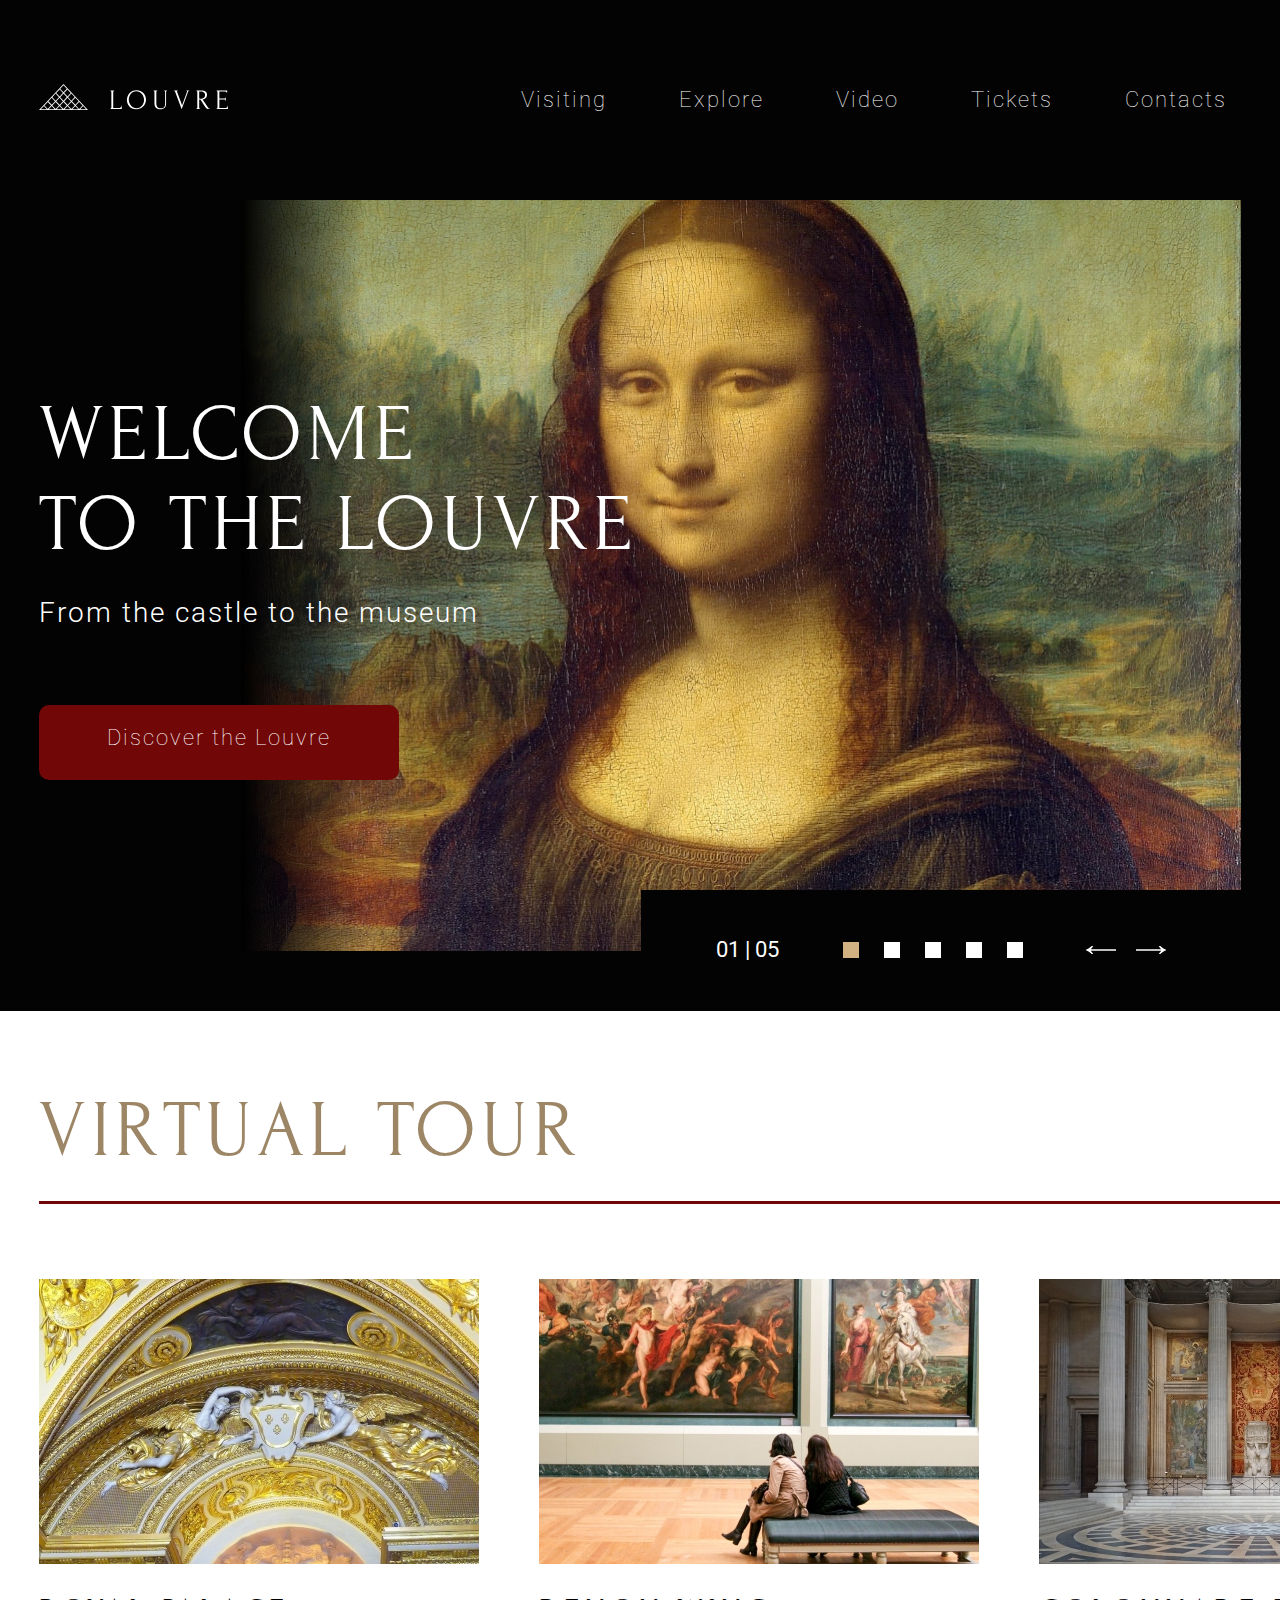
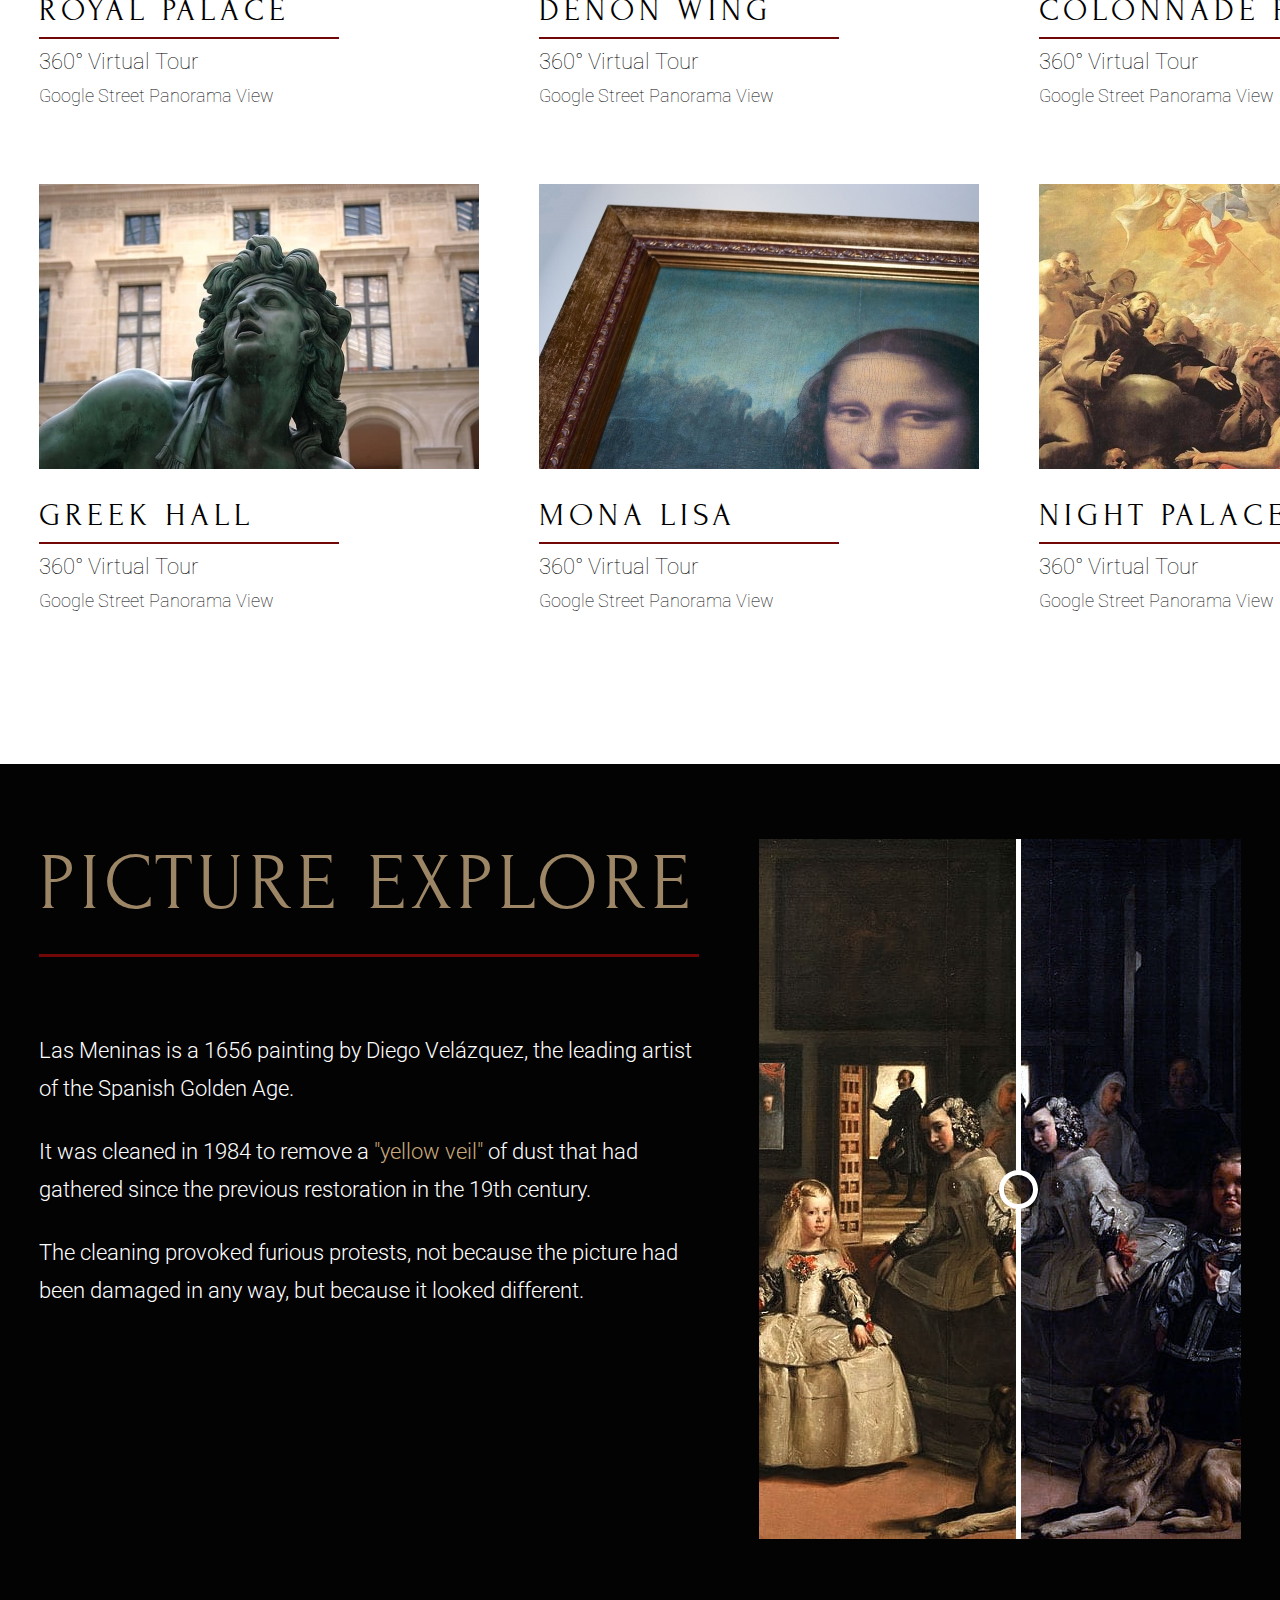
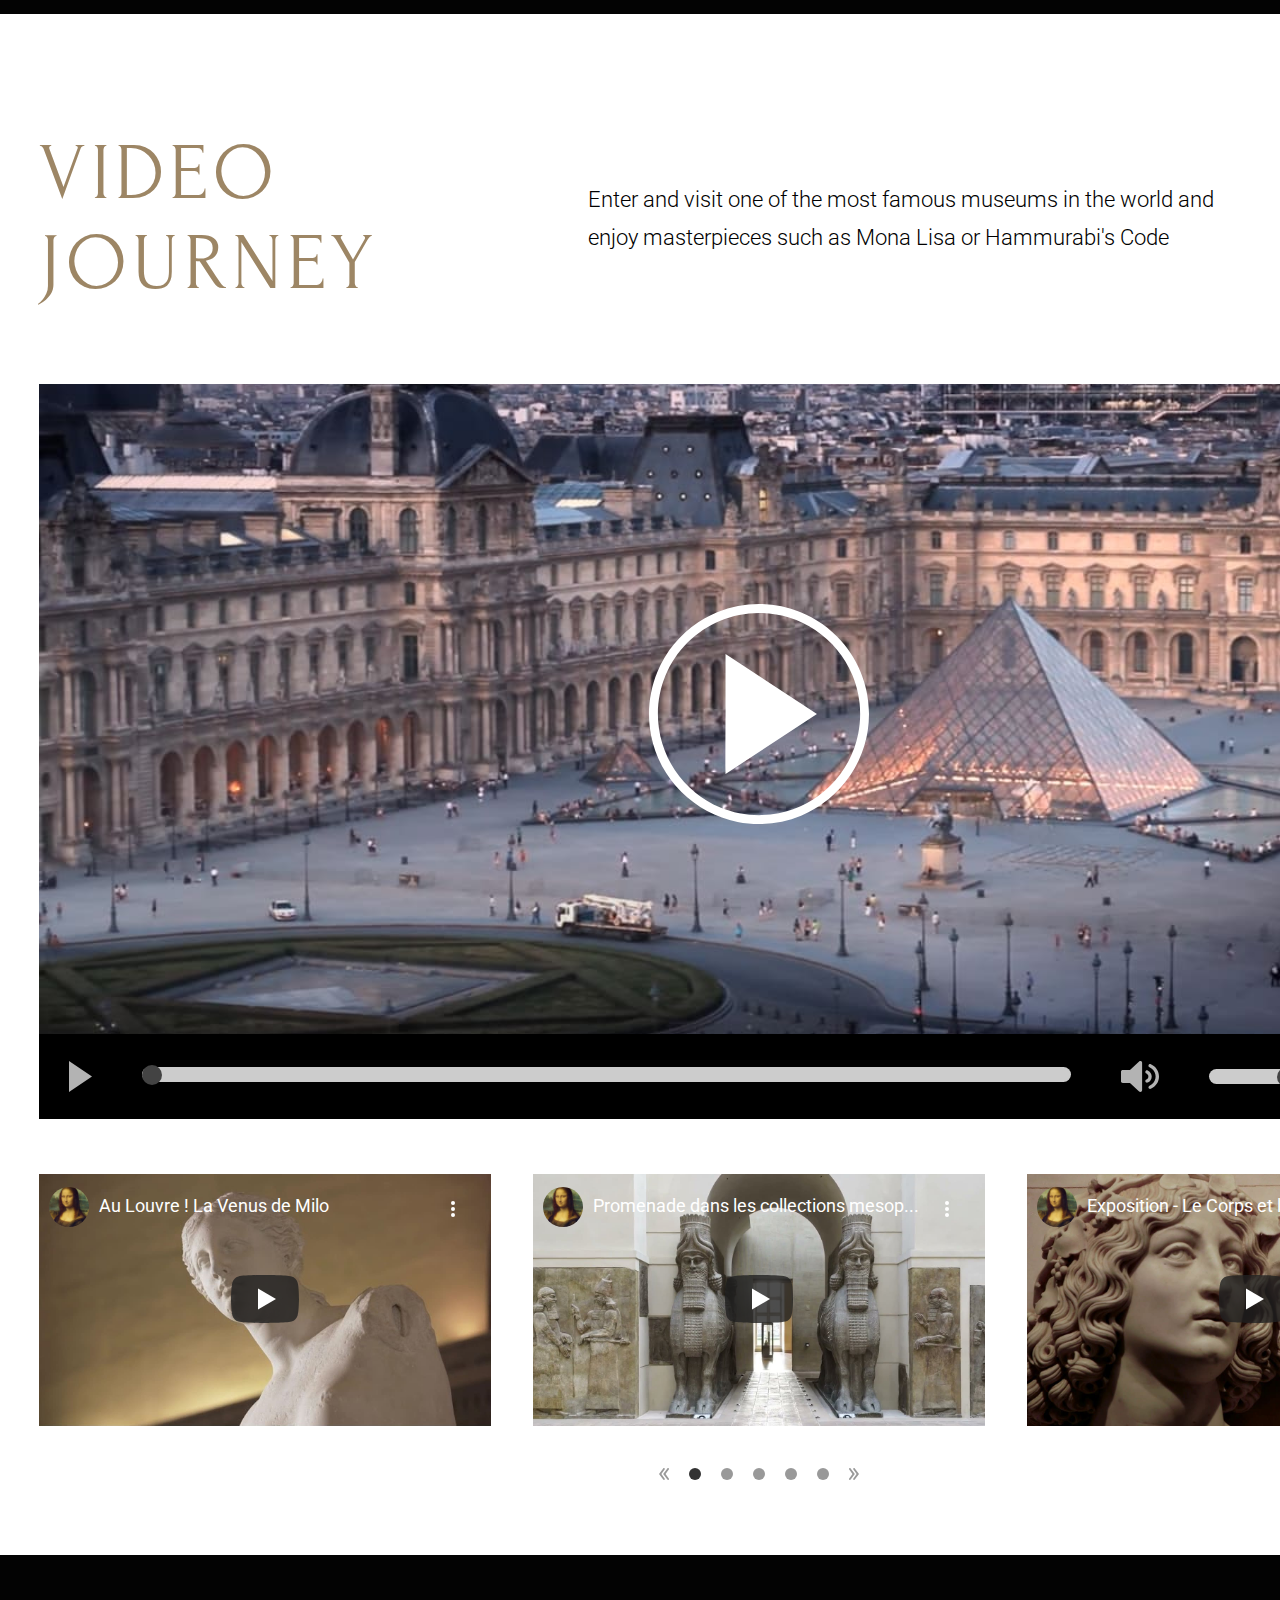
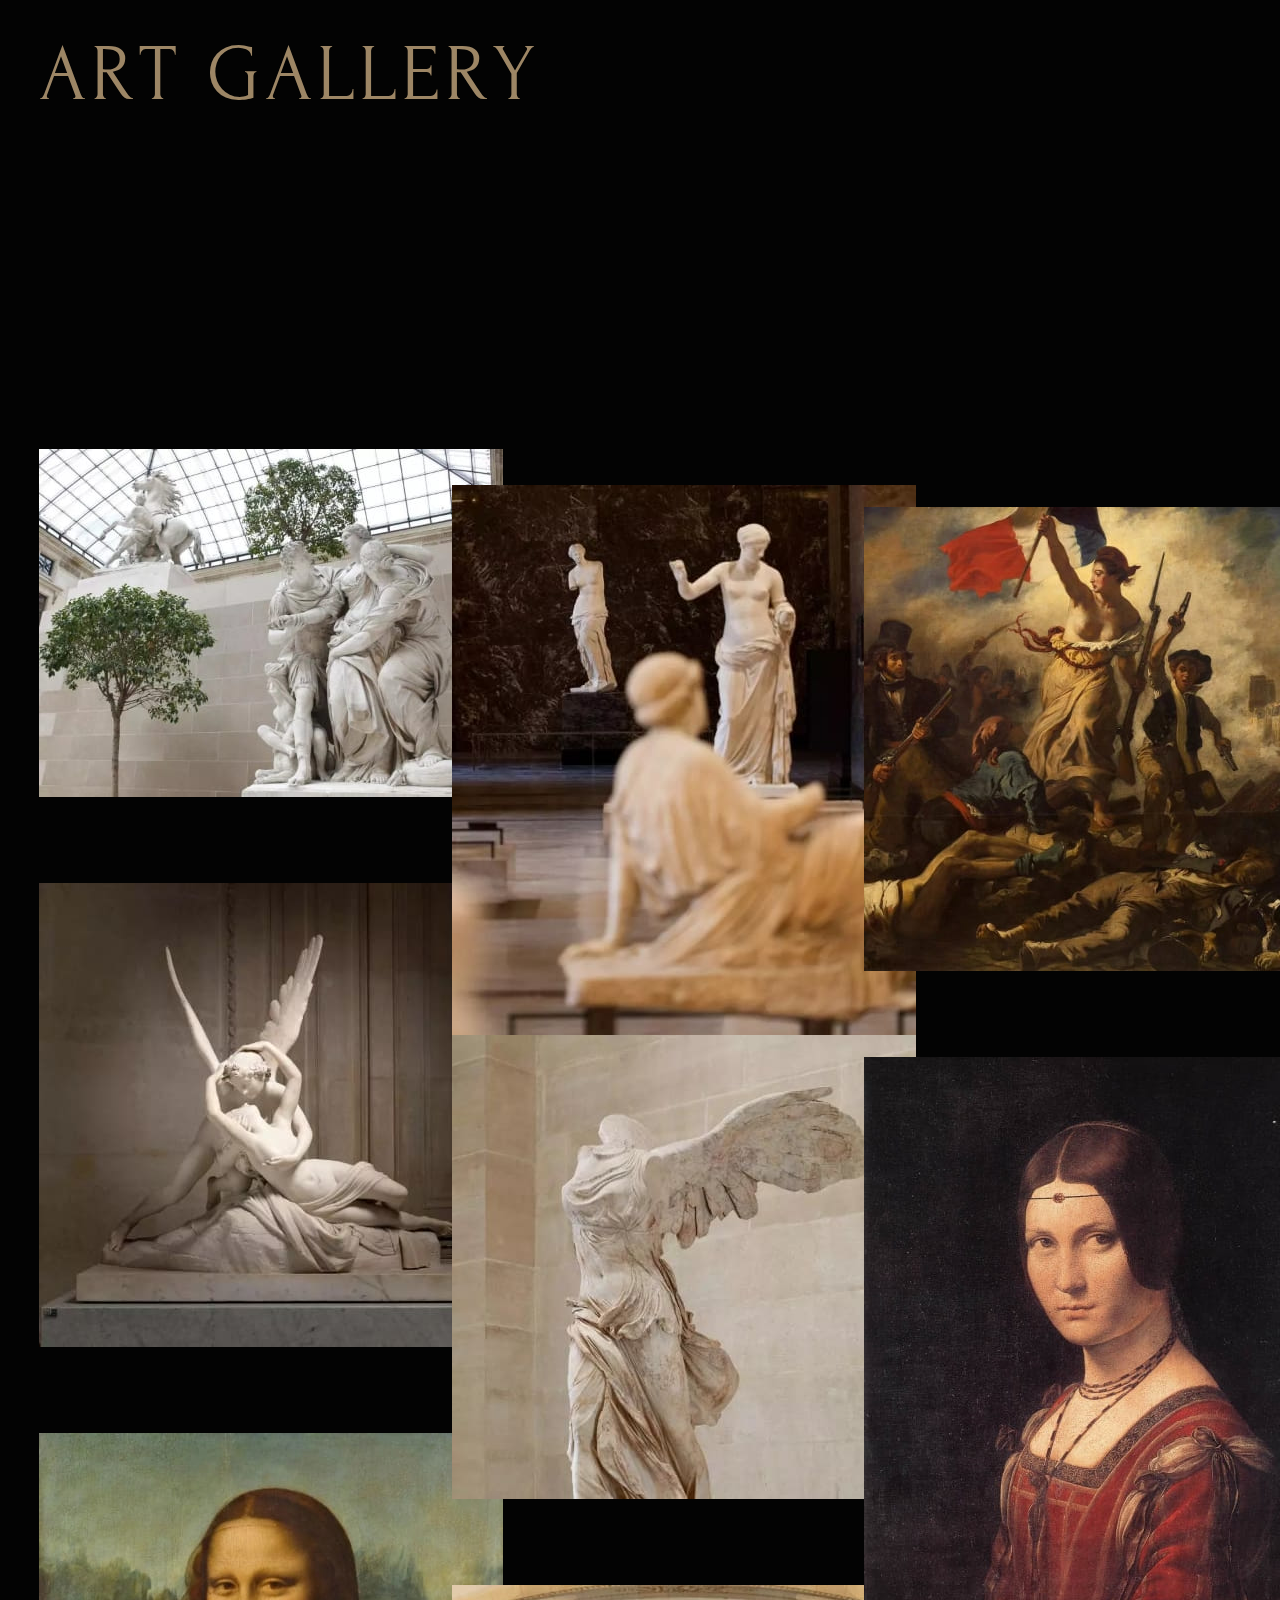
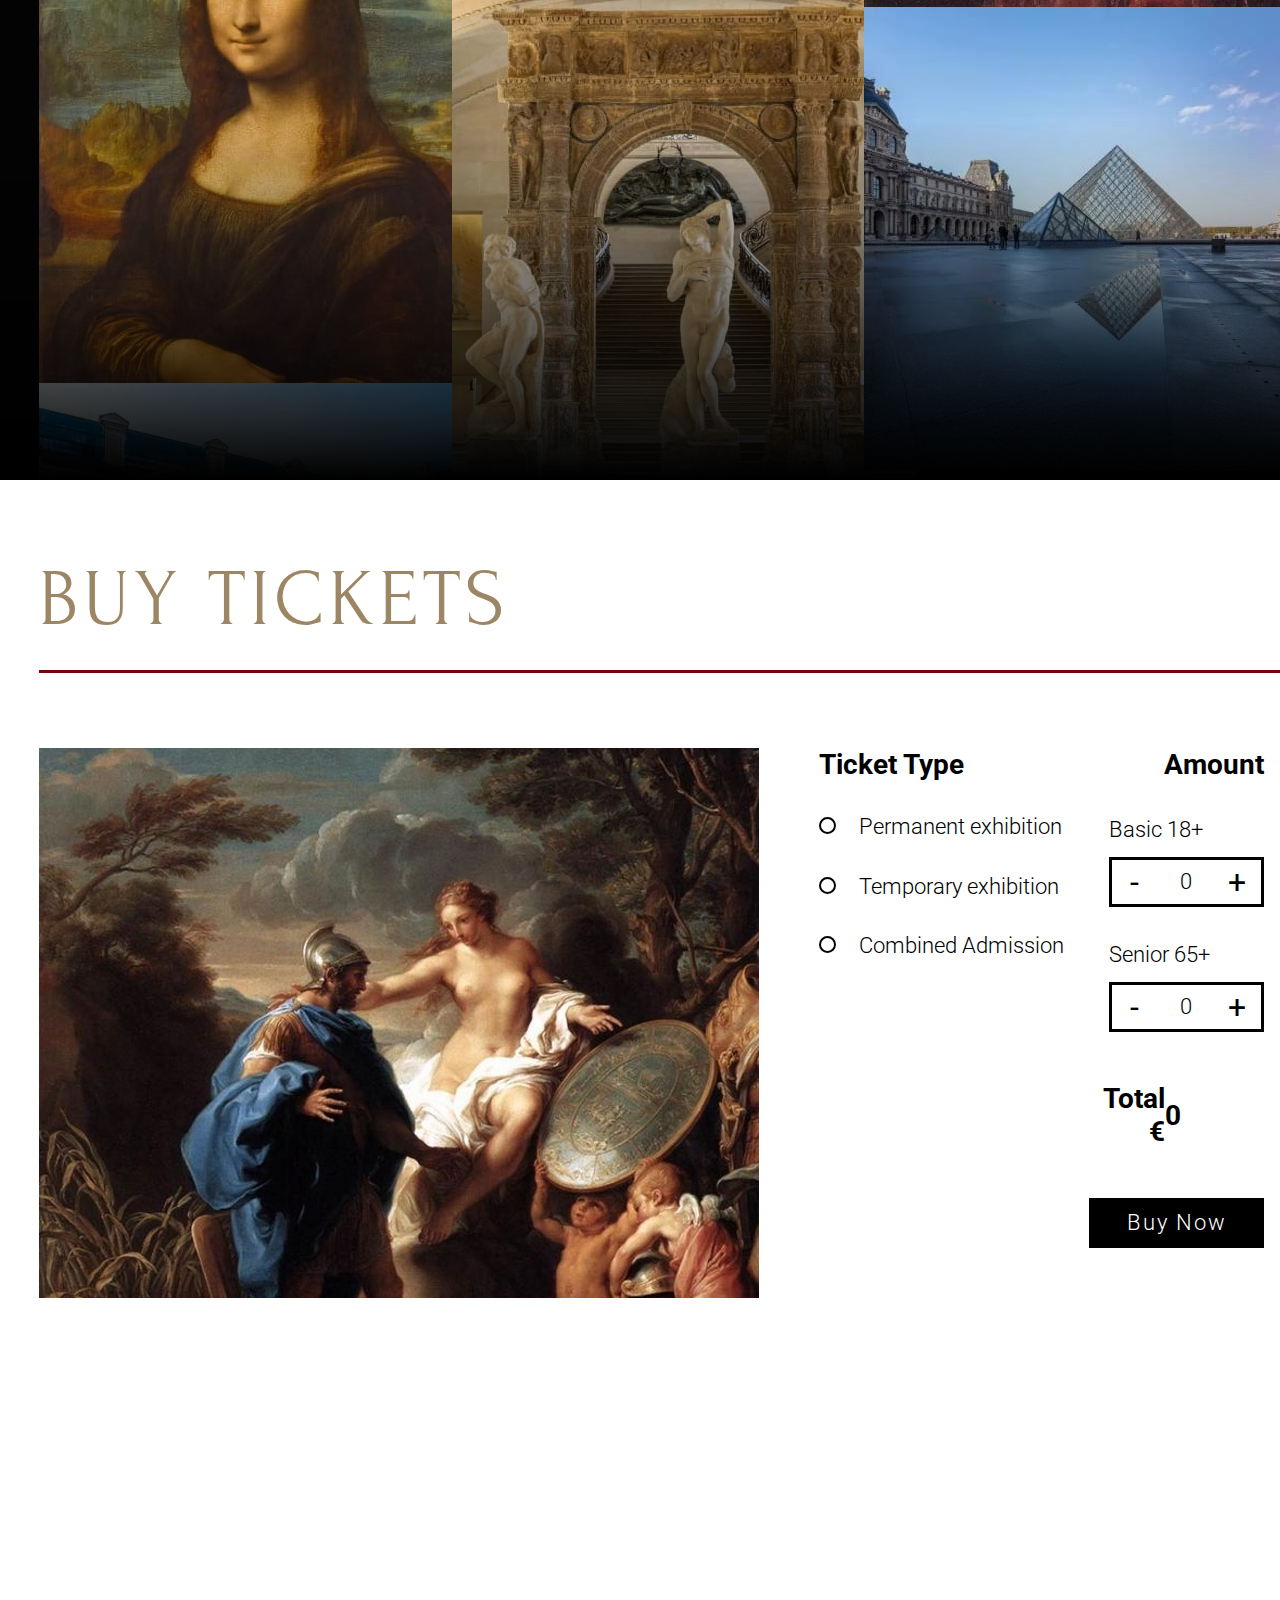
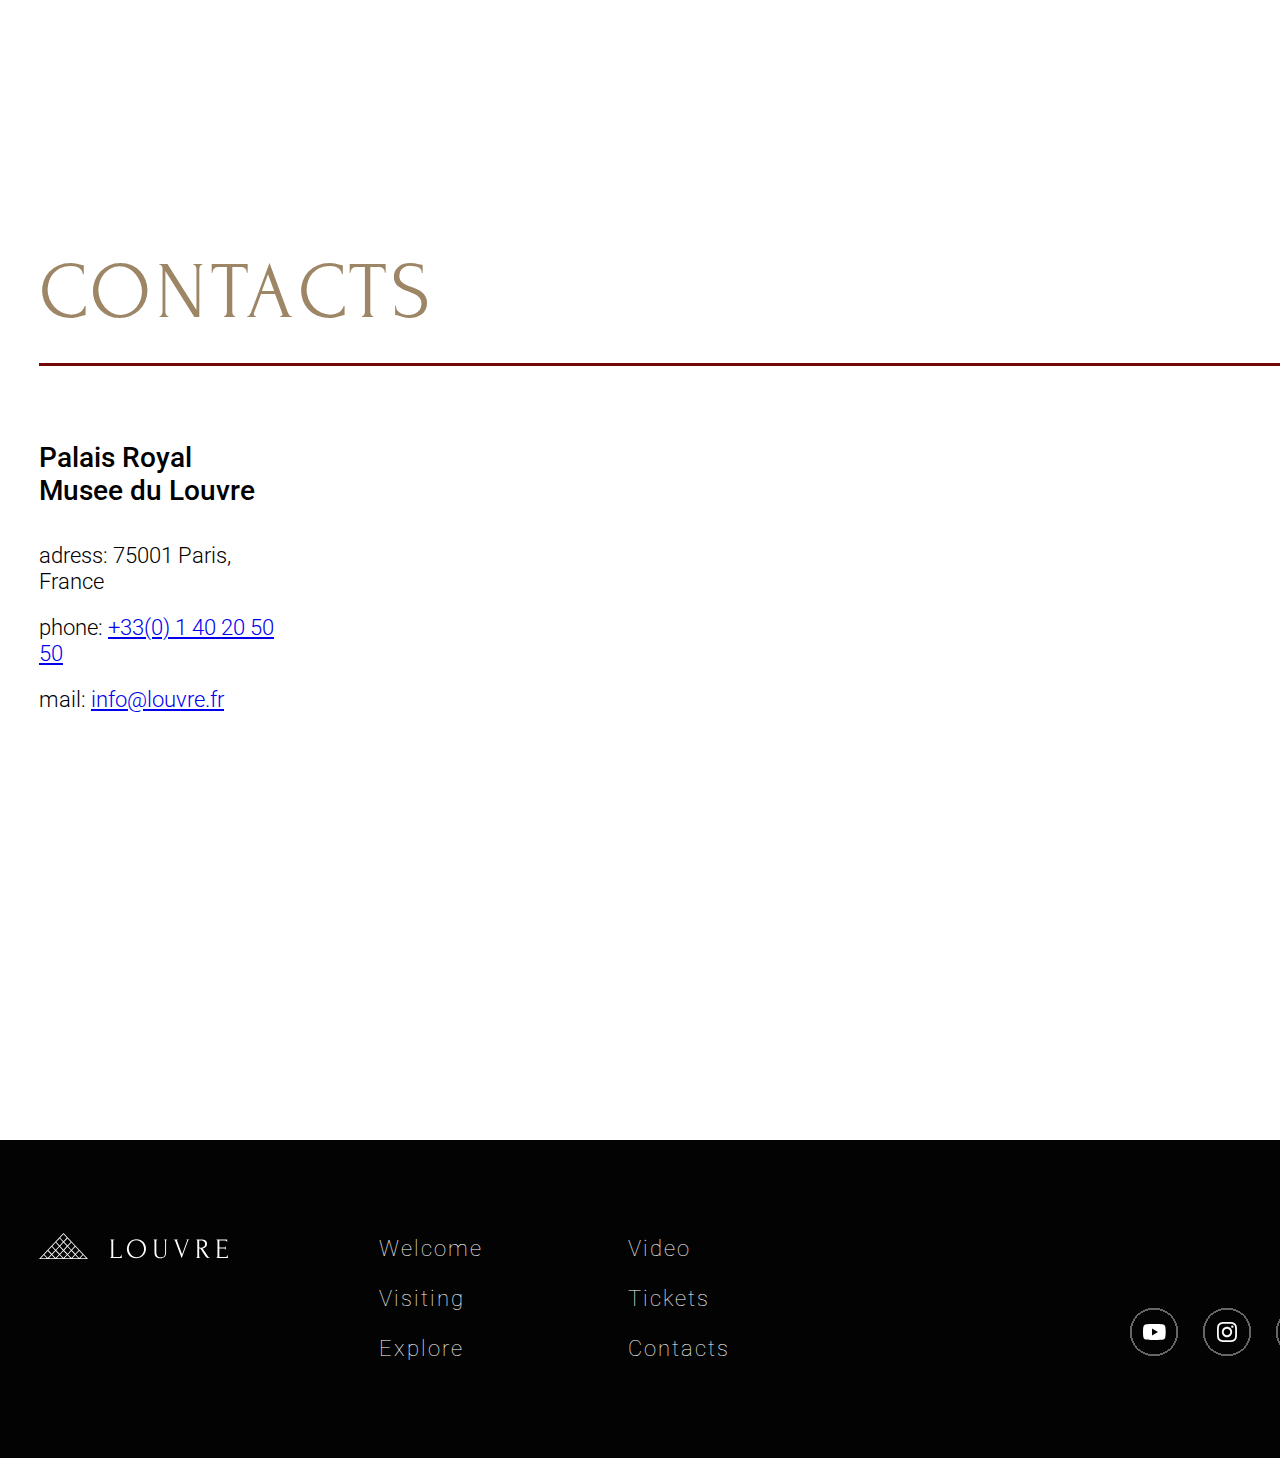
==== commit 343d8888: "add css data in modal" ====
--- a/index.html
+++ b/index.html
@@ -456,6 +456,7 @@
                     <!-- data-uk-datepicker="{pos:'bottom', weekstart:0, format:'DD.MM.YYYY', locale:'en'}" -->
                     <!-- <input type="time" id="date-input"> -->
                     <select name="time" id="">
+                        <!-- <option value="">Time</option> -->
                         <option value="">8.00</option>
                         <option value="">8.30</option>
                         <option value="">9.00</option>
@@ -468,10 +469,22 @@
                         <option value="">12.30</option>
                     </select>
                 </form>
-                <form action="">
-                    <input type="text" name="name" id="name">
-                    <input type="email" name="email" id="email">
-                    <input type="tel" name="tel" id="tel">
+                <form>
+                    <div class="input">
+                        <label for="name" class="input_label-name">Name</label>
+                        <input type="text" name="name" id="name">
+                    </div>
+                    
+                    <div class="input">
+                        <label for="email" class="input_label-email">Email</label>
+                        <input type="email" name="email" id="email">
+                    </div>
+                    
+                    <div class="input">
+                        <label for="tel" class="input_label-phone">Phone</label>
+                        <input type="tel" name="tel" id="tel">
+                    </div>
+                    
                     <select name="ticket" id="">
                         <option value="">Permanent exhibition</option>
                         <option value="">Temporary exhibition</option>
@@ -548,51 +561,53 @@
                 </div>
                 <div class="modal-two-cards">
                     <div class="card-front">
-                        <div class="cards-info">
-                            <div class="card-number-box">
-                                <label for="card-number" class="cards-number-label">Card number</label>
-                                <input type="number" value="card-number" id="card-number">
-                            </div>
-                            <div class="card-expiration-box">
-                                <p class="cards-expiration-label">Expiration date</p>
-                                <select name="cards-expiration-month" id="cards-month">
-                                    <option value="">01</option>
-                                    <option value="">02</option>
-                                    <option value="">03</option>
-                                    <option value="">04</option>
-                                    <option value="">05</option>
-                                    <option value="">06</option>
-                                    <option value="">07</option>
-                                    <option value="">08</option>
-                                    <option value="">09</option>
-                                    <option value="">10</option>
-                                    <option value="">11</option>
-                                    <option value="">12</option>
-                                </select>
-                                <select name="cards-expiration-year" id="cards-year">
-                                    <option value="">2023</option>
-                                    <option value="">2024</option>
-                                    
-                                </select>
-                                
-                            </div>
-                            <div class="cardholder">
-                                <label for="cardholder-name" class="cardholder-name-label">Cardholder name</label>
-                                <input type="text" id="cardholder-name">
-                            </div>
-                            
-                        </div>
-                        <div class="cars-images">
-                            <img src="" alt="">
-                            <img src="" alt="">
+                        <div class="card-info-box">
+                            <div class="cards-info">
+                                <div class="card-number-box">
+                                    <label for="card-number" class="cards-number-label">Card number</label>
+                                    <input type="number" max="16" id="card-number" autocomplete="cc-number">
+                                </div>
+                                <div class="card-expiration-box">
+                                    <p class="cards-expiration-label">Expiration date</p>
+                                    <select name="cards-expiration-month" id="cards-month">
+                                        <option value="">01</option>
+                                        <option value="">02</option>
+                                        <option value="">03</option>
+                                        <option value="">04</option>
+                                        <option value="">05</option>
+                                        <option value="">06</option>
+                                        <option value="">07</option>
+                                        <option value="">08</option>
+                                        <option value="">09</option>
+                                        <option value="">10</option>
+                                        <option value="">11</option>
+                                        <option value="">12</option>
+                                    </select>
+                                    <select name="cards-expiration-year" id="cards-year">
+                                        <option value="">2023</option>
+                                        <option value="">2024</option>
+                                    </select>  
+                                </div>
+                            </div>
+                            <div class="cards-images">
+                                <img src="img/modal/Visa.svg" alt="visa name" class="visa">
+                                <img src="img/modal/Mastercard.svg" alt="mastercard name" class="mastercard">
+                            </div>
+                        </div>
+                        <div class="cardholder">
+                            <label for="cardholder-name" class="cardholder-name-label">Cardholder name</label>
+                            <input type="text" id="cardholder-name" autocomplete="additional-name">
                         </div>
 
                     </div>
                     <div class="card-background">
                         <div class="dark-line"></div>
-                        <p class="cvc">CVC/CVV</p>
-                        <input type="number" class="cvc-number">
-                        <p class="cvc-info">The last 3 or 4 digits on back of the card</p>
+                            <div class="card-background-container">
+                                <p class="cvc">CVC/CVV</p>
+                                <input type="number" class="cvc-number">
+                                <p class="cvc-info">The last 3 or 4 digits on back of the card</p>
+                            </div>
+                        
                     </div>
                 </div>
                 
--- a/style.css
+++ b/style.css
@@ -39,7 +39,7 @@
         max-width: 1920px;
         
         margin: 0 auto; 
-        padding: 75px 240px;
+        padding: 75px 39px;
         
     }
 
@@ -445,7 +445,7 @@
 .parallax_background {
     height: 700px;
     width: 100%;
-    background: url(/img/explore-slider/after.jpg);
+    background: url(img/explore-slider/after.jpg);
     /* background-attachment: fixed; */
     background-size: cover;
     background-repeat: no-repeat;
@@ -1106,7 +1106,7 @@
     display: flex;
     max-width: 1920px;
     margin: 0 auto; 
-    padding: 84px 240px;
+    padding: 84px 39px;
 
 
 }
@@ -1318,6 +1318,72 @@
 }
 .date-and-time {
     margin-top: 60px;
+}
+
+.input {
+    width: 400px;
+    height: 45px;
+    border: solid 1px #030303;
+    margin-bottom: 20px;
+    padding: 0 15px;
+    display: flex;
+    flex-direction: row;
+    justify-content: flex-start;
+    align-items: center;
+}
+
+.input label {
+    color: #030303;
+    font-family: Roboto;
+    font-size: 18px;
+    font-style: normal;
+    font-weight: 400;
+    line-height: normal;
+    text-align: center;
+    display: block;
+    margin-right: 5px;
+}
+
+.input_label-name::before {
+    content: url(img/modal/name.svg);
+    width: 13px;
+    height: 15px;
+    margin-right: 15px;
+    display: block;
+    float: left;
+
+
+}
+
+.input_label-email::before {
+    content: url(img/modal/email.svg);
+    width: 13px;
+    height: 15px;
+    margin-right: 15px;
+    display: block;
+    float: left;
+}
+
+.input_label-phone::before {
+    content: url(img/modal/tel.svg);
+    width: 13px;
+    height: 15px;
+    margin-right: 15px;
+    display: block;
+    float: left;
+}
+
+.input input {
+    display: block;
+    height: 42px;
+    width: 282px;
+    font-size: 16px;
+    padding-left: 5px;
+    border: none;
+}
+
+input[name=name], input[name=email], input[name=tel] {
+
 }
 .entry-ticket {
 }
@@ -1541,48 +1607,162 @@
     margin-right: 5px;
 }
 .modal-two-cards {
-}
-.card-front {
+    position: relative;
+}
+.card-front, .card-background {
+    position: absolute;
     width: 360px;
     height: 211px;
+    border-radius: 5px;
+}
+
+.card-front {
     background-color: #BCBCBC;
-    border-radius: 5px;
+    padding: 15px 20px;
+    top: 0;
+    left: 0;
+    z-index: 10;
+}
+
+.card-info-box {
+    display: flex;
+    flex-direction: row;
+    justify-content: space-between;
+    align-items: center;
 }
 .cards-info {
+    width: 215px;
 }
 .card-number-box {
-}
-
-.cards-number-label, .cards-expiration-label, .cardholder-name-label {
+    margin-bottom: 10px;
+}
+
+.cards-number-label, .cards-expiration-label, .cardholder-name-label, .cvc, .cvc-number, .cvc-info {
     color: #161615;
     font-family: Roboto;
     font-size: 12px;
     font-style: normal;
     font-weight: 400;
     line-height: normal;
-
+    display: block;
 }
 
 .cards-number-label {
+    margin-bottom: 5px;
+}
+
+#card-number {
+    width: 215px;
+    height: 35px;
+    border: solid .5px #A4A4A3;
+    padding: 0 5px;
+    
 }
 .card-expiration-box {
 }
+
 .cards-expiration-label {
-}
+    margin-bottom: 5px;
+}
+
+#cards-month {
+    width: 100px;
+    height: 35px;
+    border: solid .5px #A4A4A3;
+}
+
+#cards-year {
+    width: 100px;
+    height: 35px;
+    border: solid .5px #A4A4A3;
+}
+
+.cards-images {
+    width: 55px;
+    display: flex;
+    flex-direction: column;
+    justify-content: center;
+    align-items: center;
+    
+}
+
+.visa {
+    
+    width: 55px;
+    height: 16px;
+    margin-bottom: 15px;
+}
+
+.mastercard {
+    width: 53px;
+    height: 32px;
+}
+
 .cardholder {
-}
-.cars-images {
-}
+    margin-top: 10px;
+}
+
+.cardholder-name-label {
+    margin-bottom: 5px;
+}
+
+#cardholder-name {
+    width: 320px;
+    height: 35px;
+    border: solid .5px #A4A4A3;
+    padding: 0 5px;
+}
+
+
+
 .card-background {
+    top: 50px;
+    left: 110px;
+    background-color: #939393;
+}
+
+.card-background-container {
+    width: 90px;
+    padding: 15px 20px;
+    display: flex;
+    flex-direction: column;
+    margin-left: 250px;
+    align-items: center;
 }
 .dark-line {
+    width: 100%;
+    height: 45px;
+    background-color: #161615;
+    margin-top: 25px;
 }
 .cvc {
+    margin-bottom: 5px;
+    text-transform: uppercase;
 }
 .cvc-number {
+    width: 75px;
+    height: 35px;
+    border: solid .5px #A4A4A3;
+    padding: 0 5px;
 }
 .cvc-info {
-}
-
-
-
+    font-size: 10px;
+    margin-top: 6px;
+}
+
+input[type="number"]::-webkit-inner-spin-button,
+input[type="number"]::-webkit-outer-spin-button {
+    -webkit-appearance: none;
+    appearance: none;
+    margin: 0;
+}
+
+
+
+
+
+
+
+
+
+
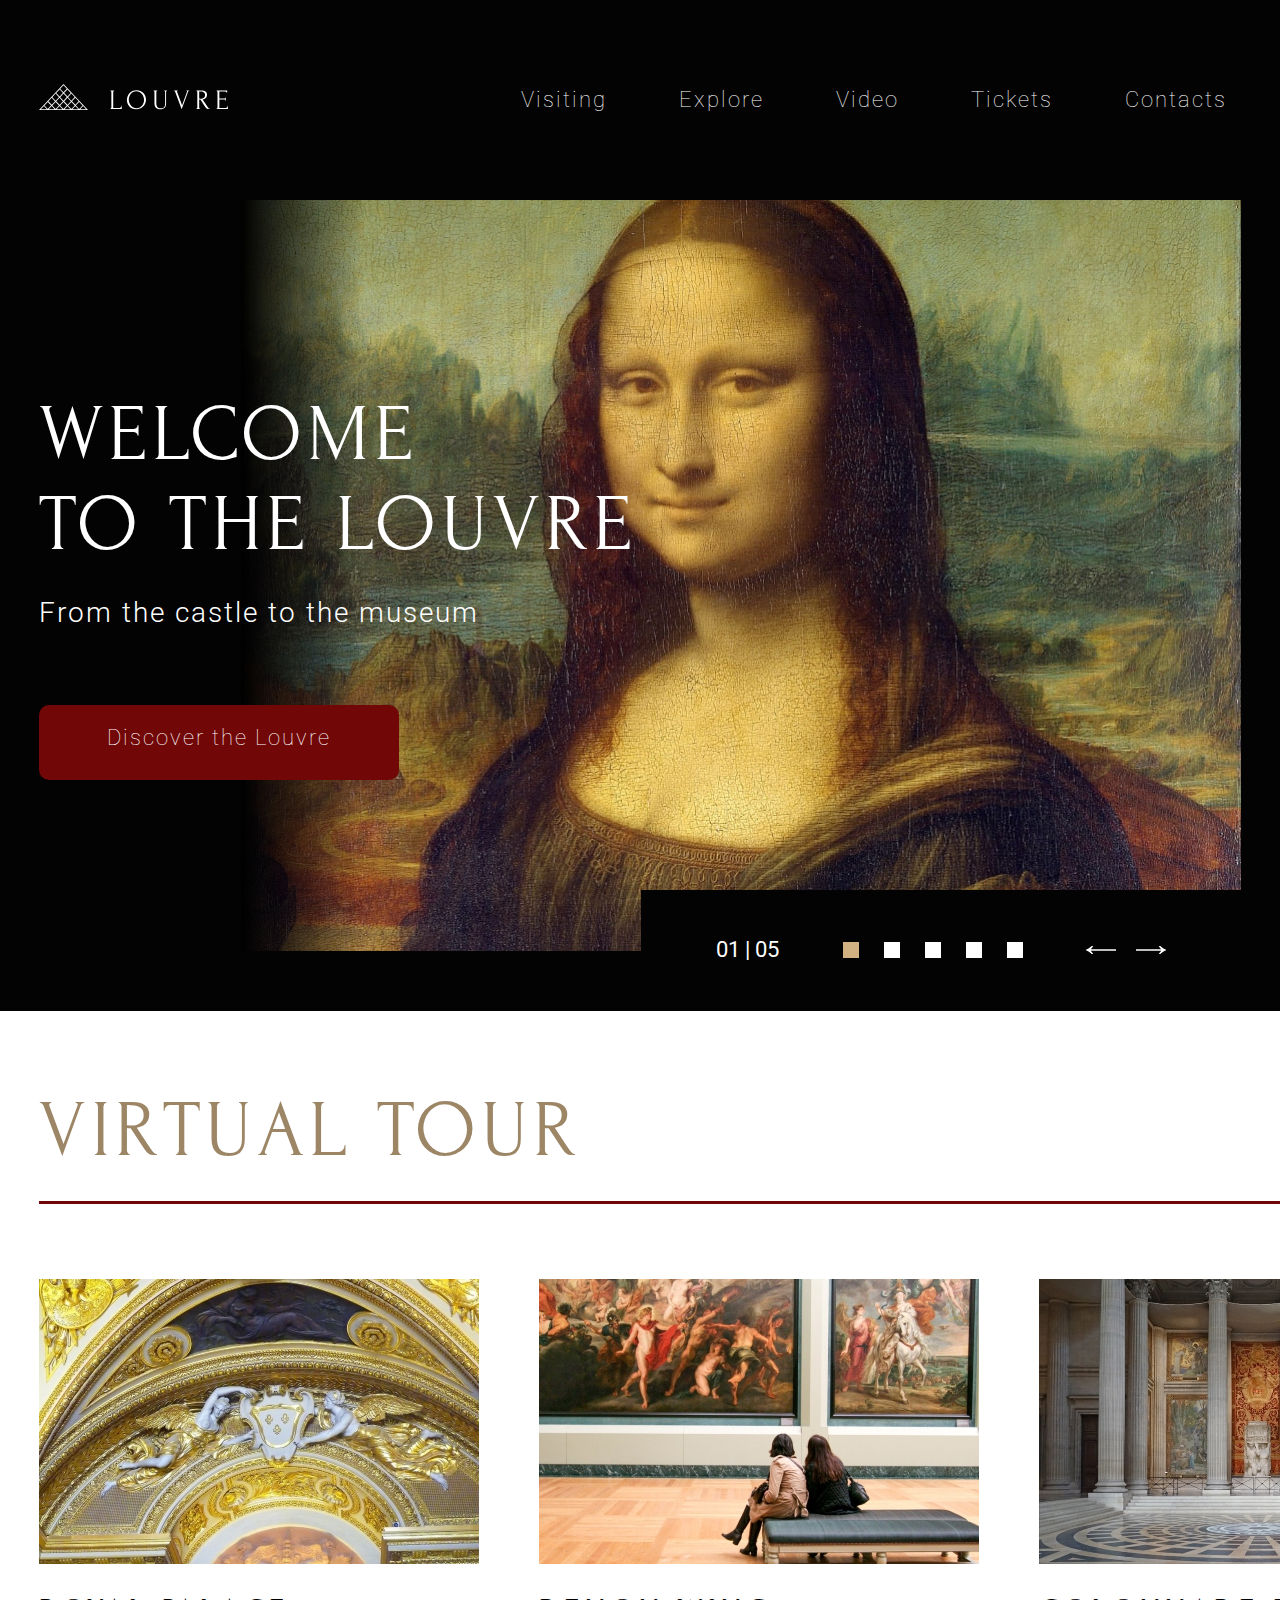
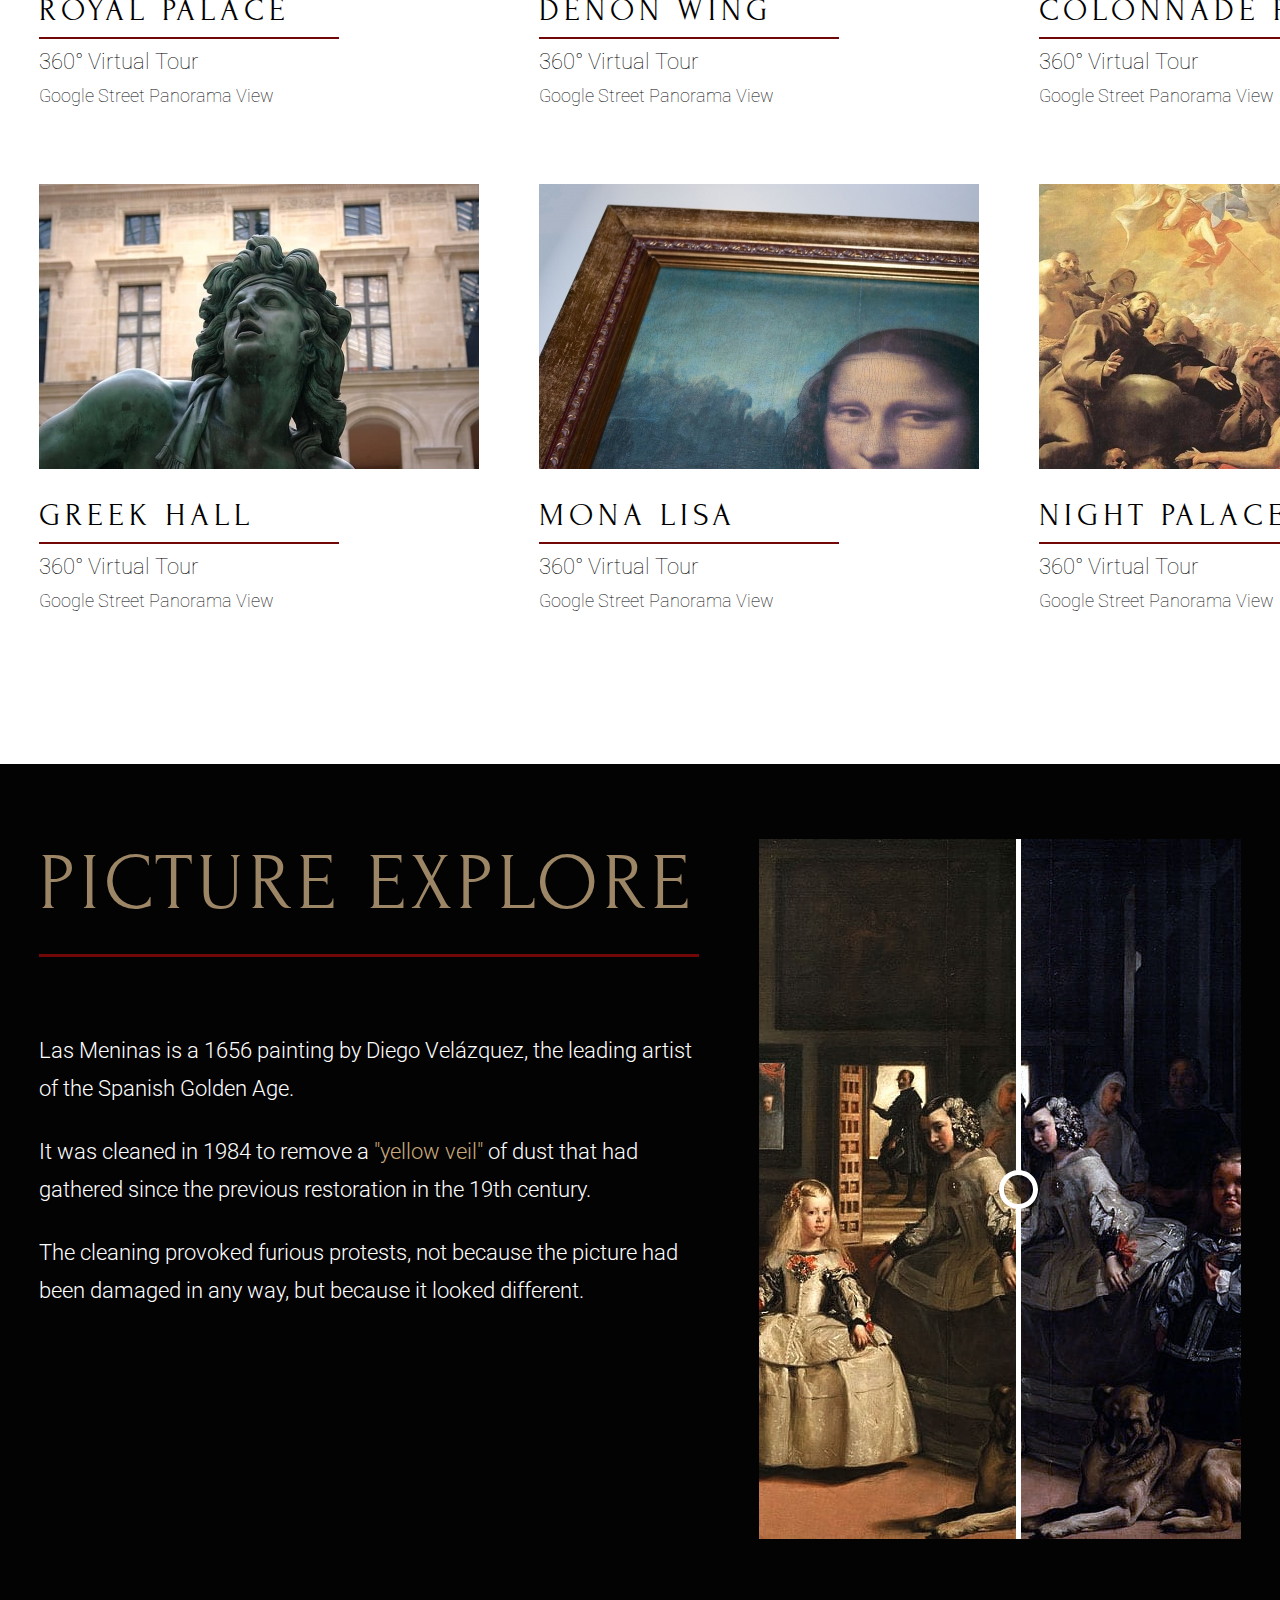
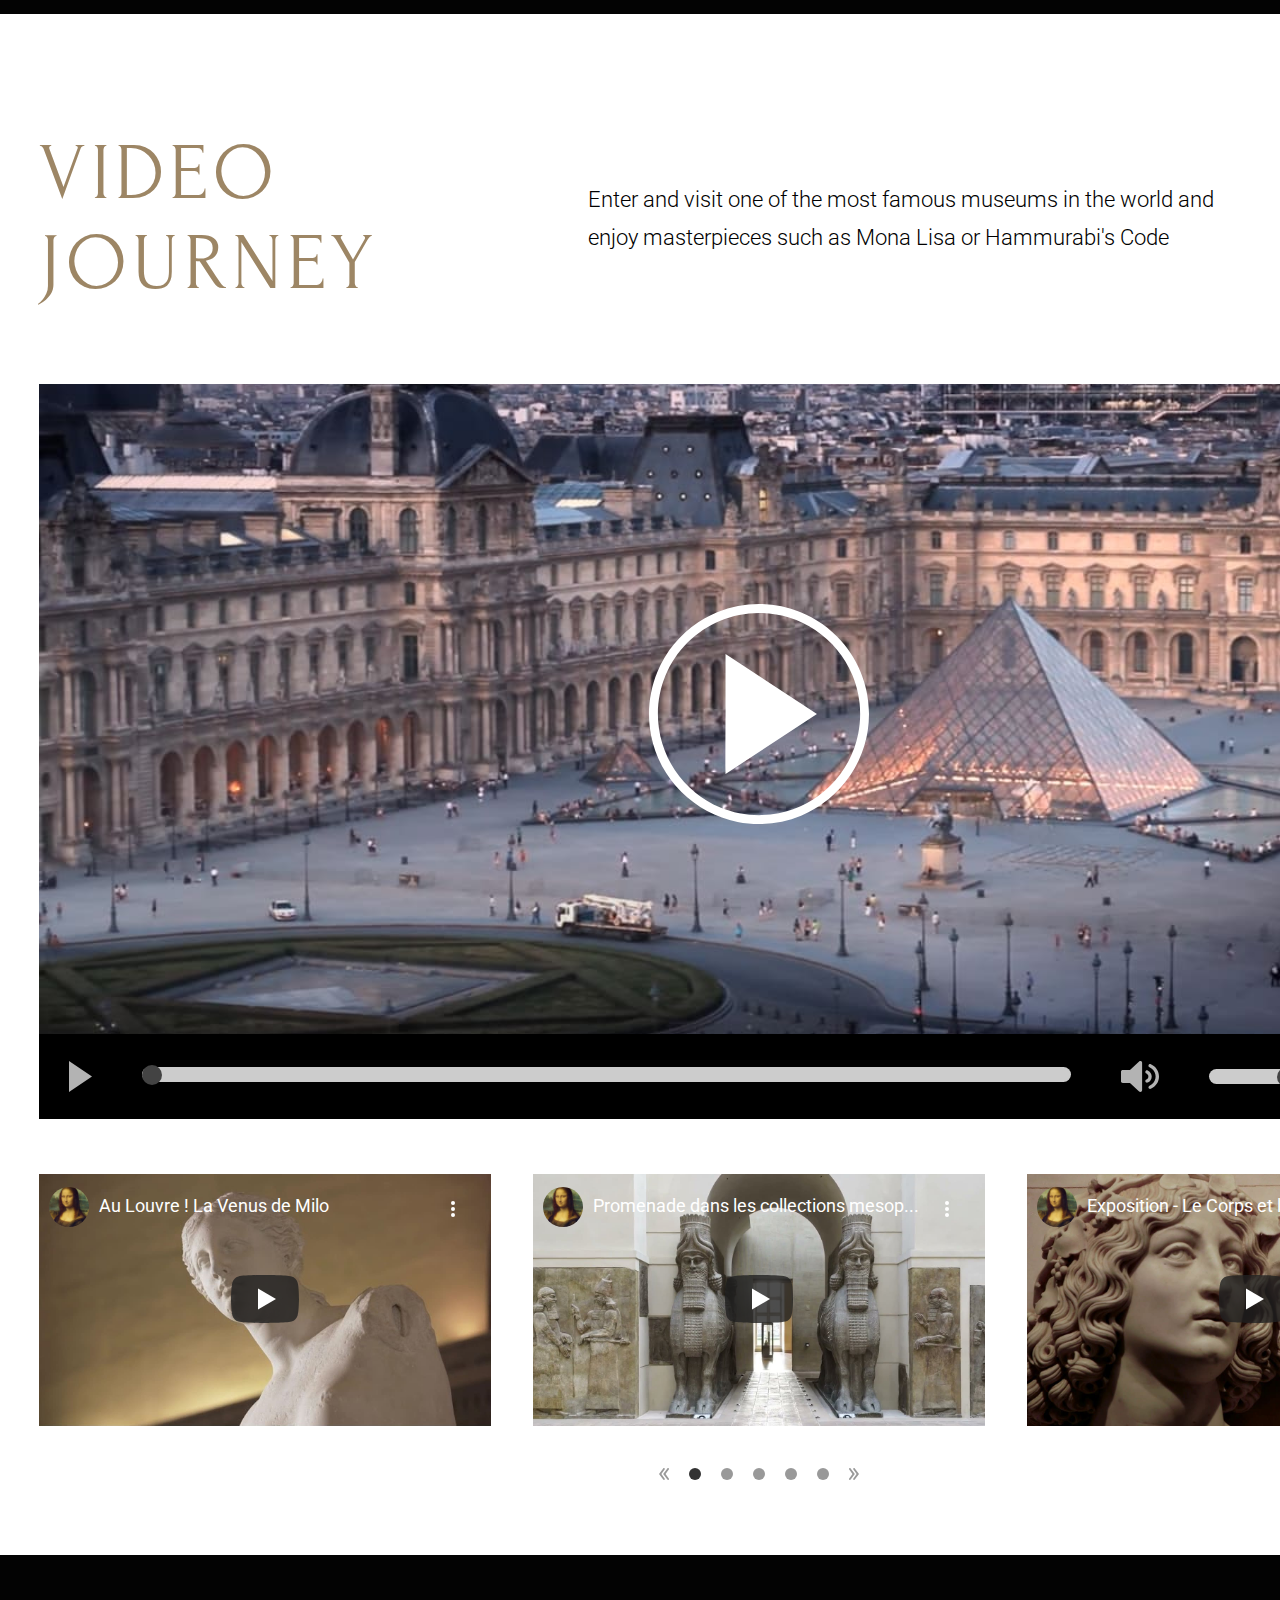
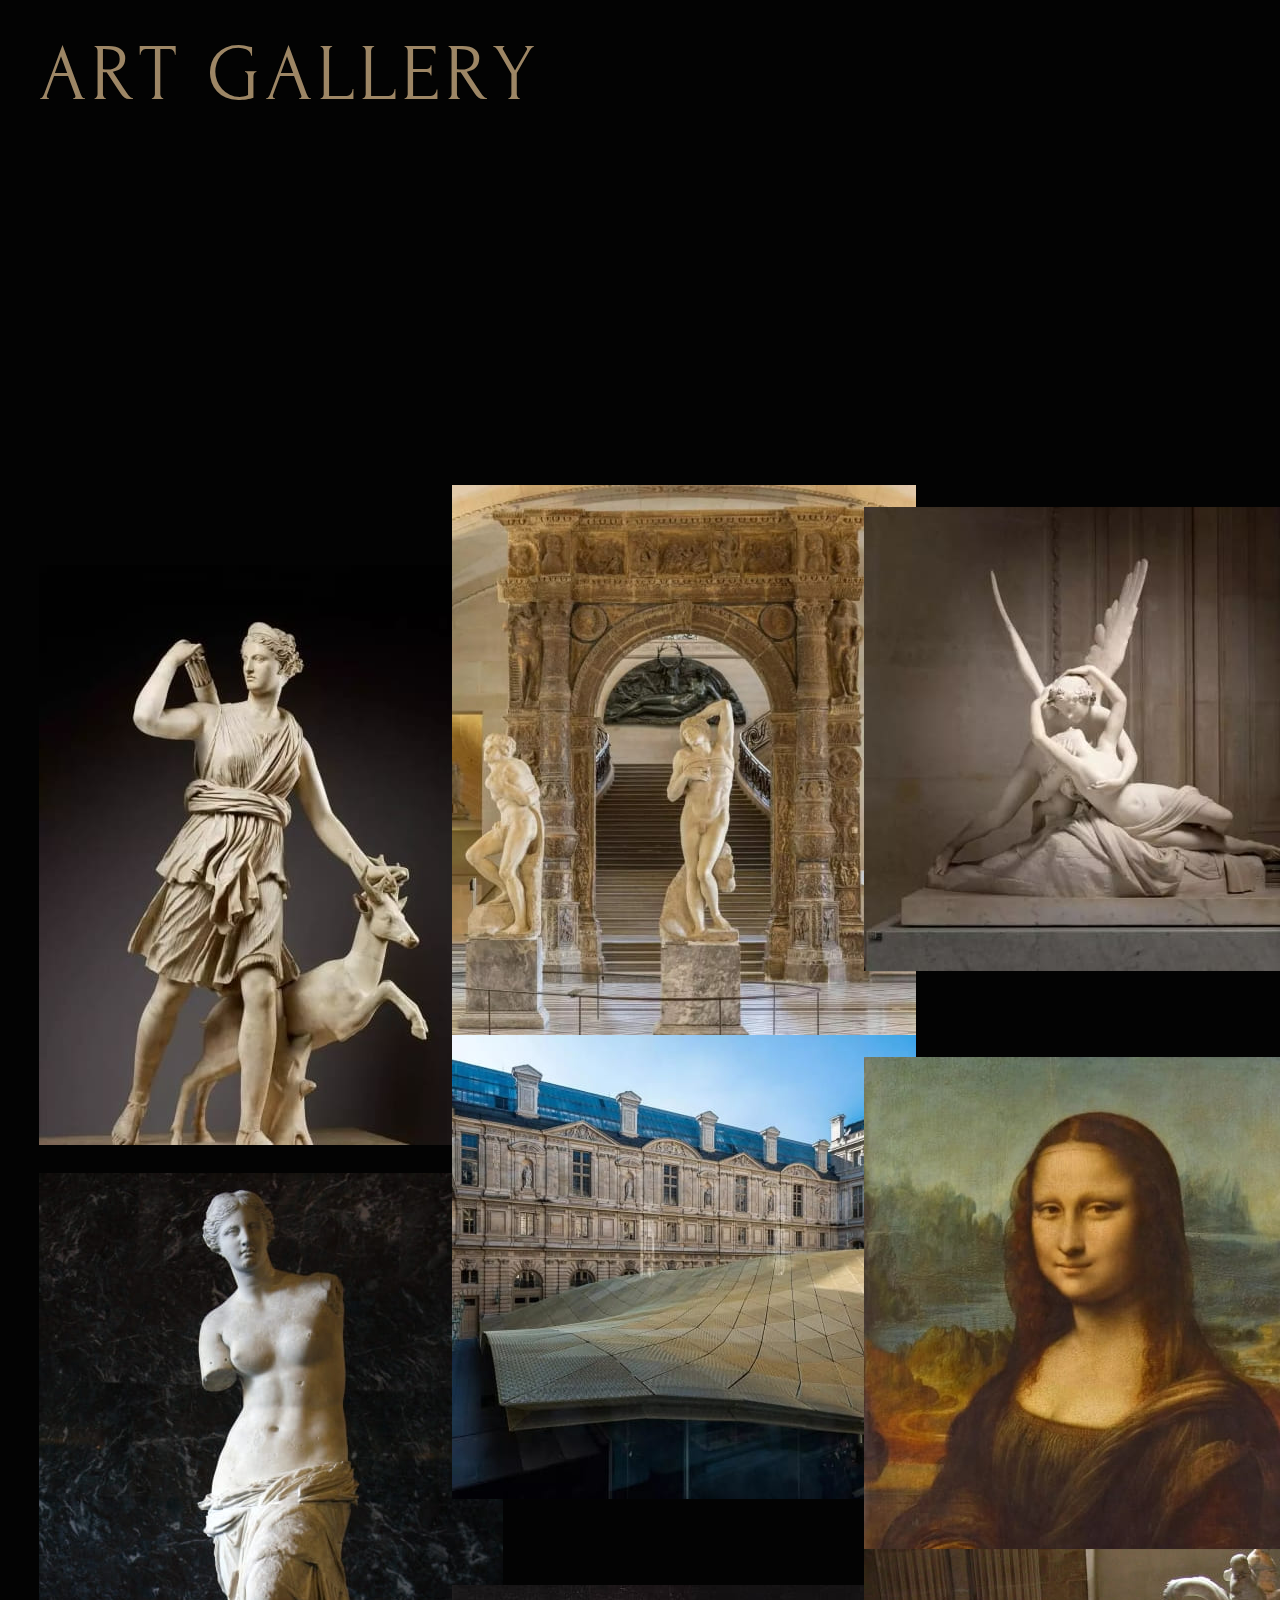
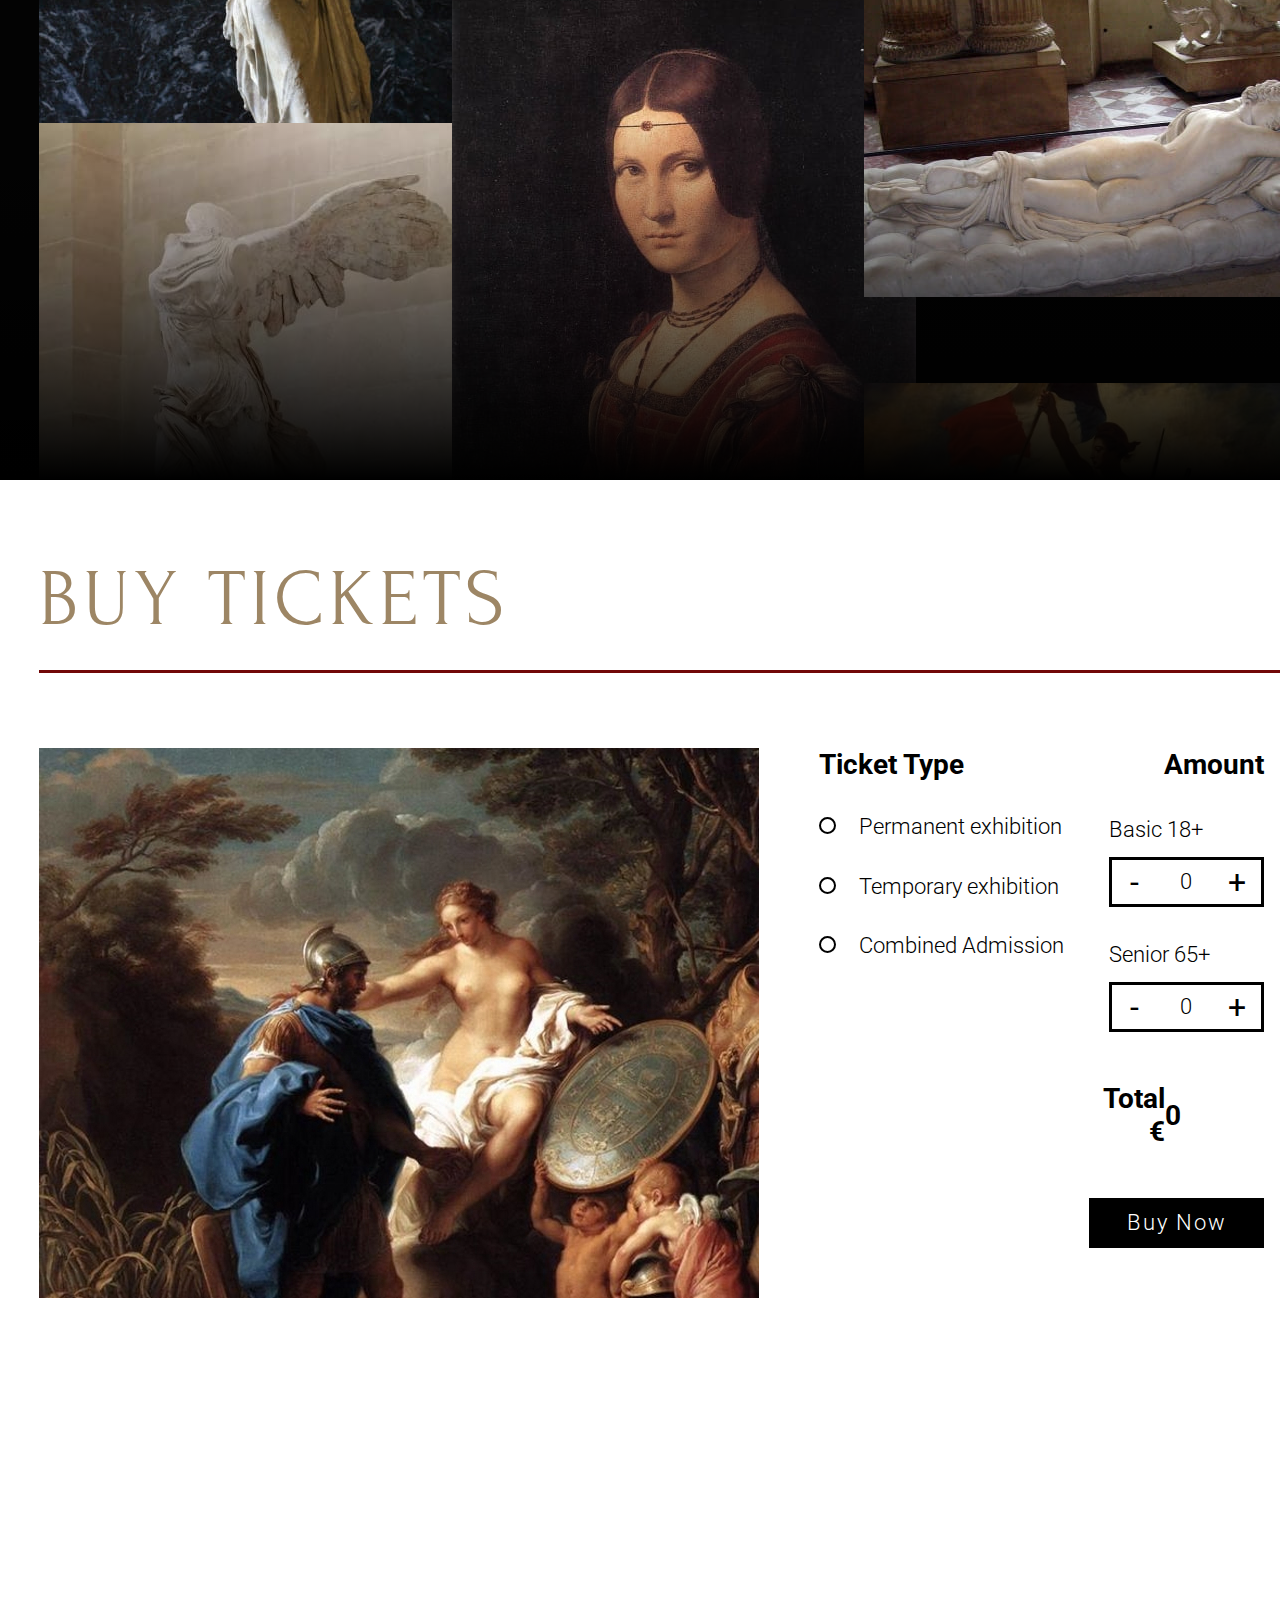
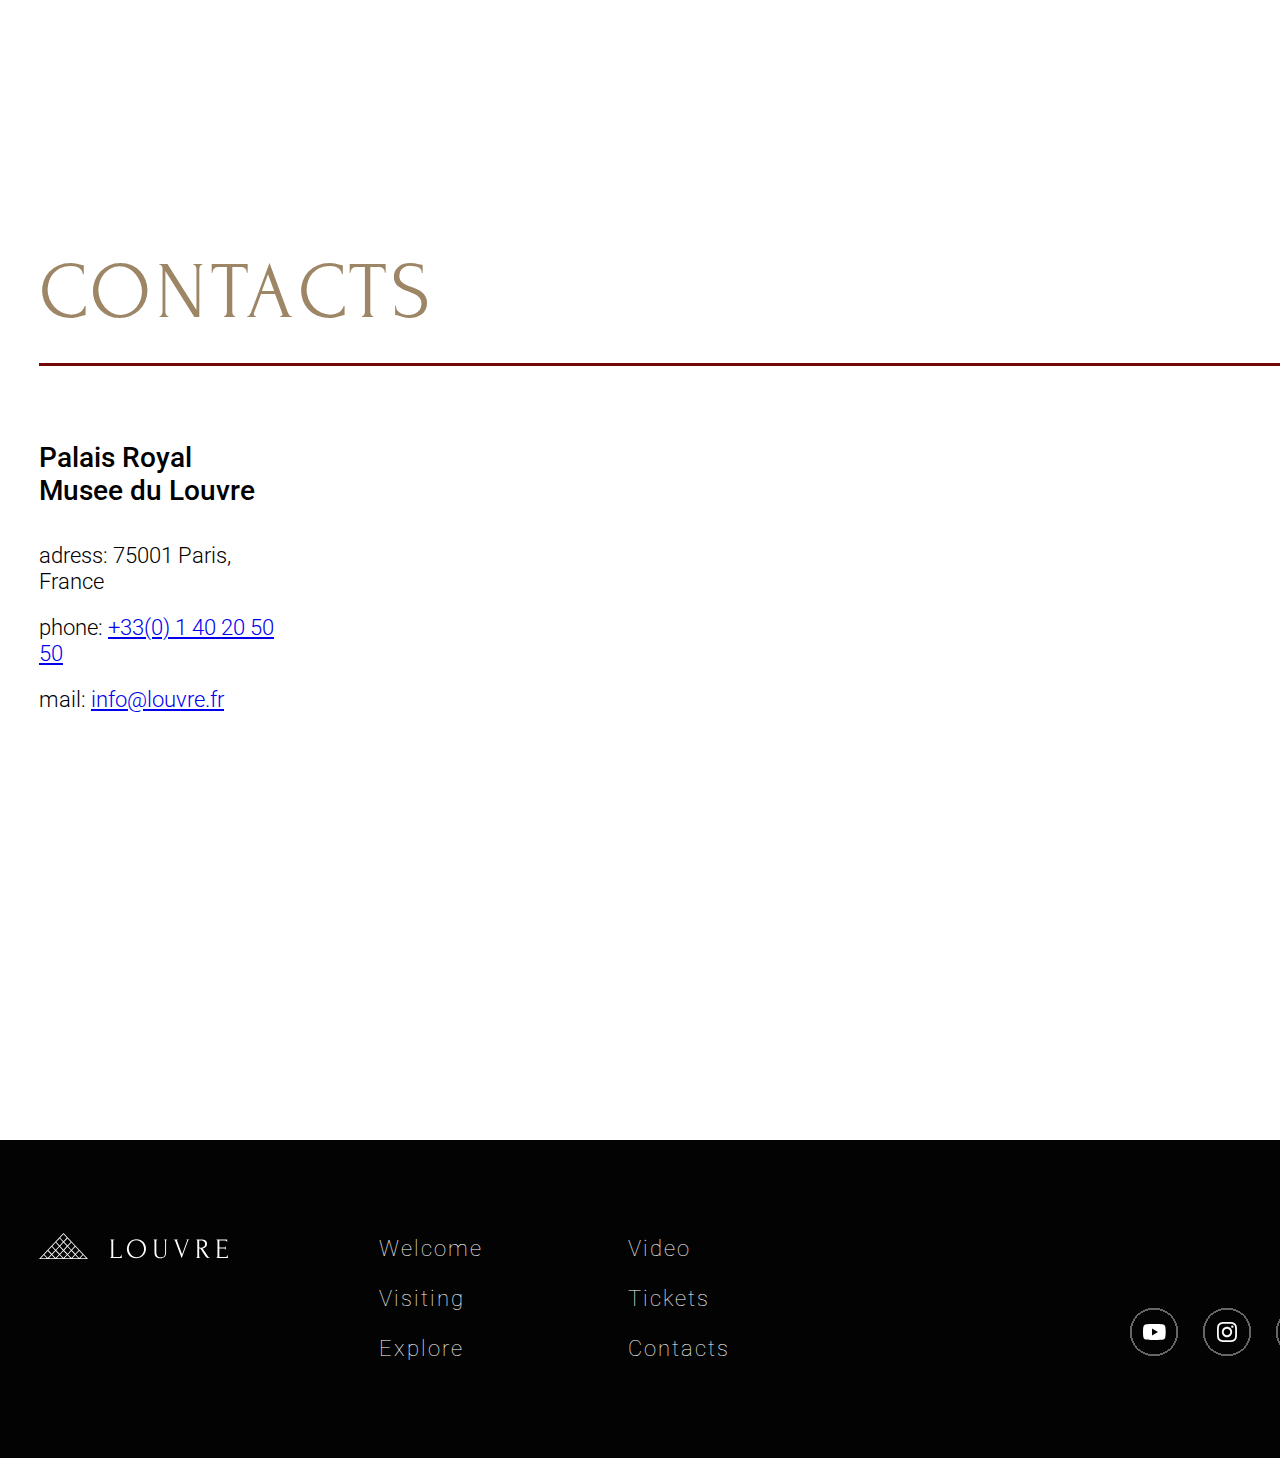
==== commit 9af39ae0: "update modal" ====
--- a/index.html
+++ b/index.html
@@ -451,23 +451,32 @@
                 <p class="modal-caption">Tour to Louvre</p>
                 <hr class="modal-line bold">
                 <form class="date-and-time">
-                    <input type="date" name="date" id="date">
-                    <label for="date">Date</label>
+                    <div class="date-box">
+                        <label for="date">Date</label>
+                        <input type="date">
+                        <img src="img/modal/arrow_dropdownlist.svg" alt="arrow-down">
+                    </div>
+                    
                     <!-- data-uk-datepicker="{pos:'bottom', weekstart:0, format:'DD.MM.YYYY', locale:'en'}" -->
                     <!-- <input type="time" id="date-input"> -->
-                    <select name="time" id="">
-                        <!-- <option value="">Time</option> -->
-                        <option value="">8.00</option>
-                        <option value="">8.30</option>
-                        <option value="">9.00</option>
-                        <option value="">9.30</option>
-                        <option value="">10.00</option>
-                        <option value="">10.30</option>
-                        <option value="">11.00</option>
-                        <option value="">11.30</option>
-                        <option value="">12.00</option>
-                        <option value="">12.30</option>
-                    </select>
+                    <div class="time-box">
+                        <p>Time</p>
+                        <select name="time" id="" class="date-and-time_time">
+                            <option value=""></option>
+                            <option value="">8.00</option>
+                            <option value="">8.30</option>
+                            <option value="">9.00</option>
+                            <option value="">9.30</option>
+                            <option value="">10.00</option>
+                            <option value="">10.30</option>
+                            <option value="">11.00</option>
+                            <option value="">11.30</option>
+                            <option value="">12.00</option>
+                            <option value="">12.30</option>
+                        </select>
+                        
+                    </div>
+                    
                 </form>
                 <form>
                     <div class="input">
@@ -485,11 +494,17 @@
                         <input type="tel" name="tel" id="tel">
                     </div>
                     
-                    <select name="ticket" id="">
-                        <option value="">Permanent exhibition</option>
-                        <option value="">Temporary exhibition</option>
-                        <option value="">Combined Admission</option>
-                    </select>
+                    <div class="ticket-types-input">
+                        <p>Ticket Type</p>
+                        <select name="ticket">
+                            <option value=""></option>
+                            <option value="">Permanent exhibition</option>
+                            <option value="">Temporary exhibition</option>
+                            <option value="">Combined Admission</option>
+                        </select>
+                    </div>
+                      
+                    
                 </form>
                 <div class="entry-ticket">
                     <p class="entry-name">Entry ticket</p>
--- a/style.css
+++ b/style.css
@@ -1278,7 +1278,7 @@
     right: 30px;
 }
 .column-data {
-    width: 410px;
+    width: 400px;
     height: 663px;
     border: solid 1px #000;
 }
@@ -1318,6 +1318,76 @@
 }
 .date-and-time {
     margin-top: 60px;
+    display: flex;
+    flex-direction: row;
+    justify-content: space-between;
+}
+
+.date-box {
+    width: 190px;
+    height: 45px;
+    border: solid 1px #030303;
+    margin-bottom: 20px;
+    padding: 0 15px;
+    display: flex;
+    flex-direction: row;
+}
+
+.date-box label::before {
+    display: block;
+    content: url(img/modal/date.svg);
+    width: 15px;
+    height: 15px;
+    float: left;
+}
+
+.date-box img {
+    width: 15px;
+    height: 15px;
+    
+}
+
+
+
+.time-box {
+    width: 190px;
+    height: 45px;
+    border: solid 1px #030303;
+    margin-bottom: 20px;
+    padding: 0 15px;
+    display: flex;
+    flex-direction: row;
+}
+
+.time-box p {
+    color: #030303;
+    font-family: Roboto;
+    font-size: 18px;
+    font-style: normal;
+    font-weight: 400;
+    line-height: normal;
+}
+
+.time-box p::before {
+    content: url(img/modal/time.svg);
+    width: 15px;
+    height: 15px;
+    display: block;
+}
+
+
+
+input[type="date"]::-webkit-calendar-picker-indicator {
+    background: transparent;
+    bottom: 0;
+    color: transparent;
+    cursor: pointer;
+    height: auto;
+    left: 0;
+    position: absolute;
+    right: 0;
+    top: 0;
+    width: auto;
 }
 
 .input {
@@ -1382,28 +1452,124 @@
     border: none;
 }
 
+
+
+.ticket-types-input {
+    width: 400px;
+    height: 45px;
+    border: solid 1px #030303;
+    margin-bottom: 20px;
+    padding: 0 15px;
+    color: #030303;
+font-family: Roboto;
+font-size: 18px;
+font-style: normal;
+font-weight: 400;
+line-height: normal;
+display: flex;
+flex-direction: row;
+justify-content: flex-start;
+align-items: center;
+} 
+
+.ticket-types-input::before{
+    display: block;
+    content: url(img/modal/ballot.svg);
+    width: 15px;
+    height: 15px;
+    margin-right: 15px;
+}
+
+.ticket-types-input select {
+    width: 226px;
+    height: 44px;
+    font-size: 16px;
+    padding-left: 5px;
+    border: none;
+}
+
+.ticket-types-input select::after {
+    display: block;
+    content: url(img/modal/arrow.svg);
+    width: 17px;
+    height: 17px;
+}
+
+.ticket-types-input p {
+    margin-right: 5px;
+}
+
 input[name=name], input[name=email], input[name=tel] {
 
 }
 .entry-ticket {
+    width: 400px;
+    height: 135px;
+    border: solid 1px #030303;
+    padding: 10px 15px;
 }
 .entry-name {
+    color: #9D8665;
+font-family: Forum;
+font-size: 18px;
+font-style: normal;
+font-weight: 400;
+line-height: normal;
+text-transform: capitalize;
+margin-bottom: 5px;
 }
 .columns-ticket-types {
+    display: flex;
+    flex-direction: row;
+    justify-content: space-between;
+    align-items: center;
+    margin-top: 15px;
 }
 .types-name {
+    height: 57px;
+    display: flex;
+    flex-direction: column;
+    justify-content: space-between;
+
 }
 .types-caption {
+    
+
 }
 .types-counter {
+    width: 105px;
+    height: 57px;
+    display: flex;
+    flex-direction: column;
+    justify-content: space-between;
 }
 .types-amount {
+    height: 25px;
+    display: flex;
+    flex-direction: row;
+    border: solid 1px #030303;
 }
 .types-amount-btn {
+    width: 35px;
+    height: 25px;
+    background-color: #030303;
+    color: #fff;
+    border: solid 1px #030303;
+    font-size: 24px;
+    text-align: center;
 }
 .modal-minus {
 }
 .input-modal-amount {
+    width: 35px;
+    height: 25px;
+    color: #030303;
+font-family: Roboto;
+font-size: 18px;
+font-style: normal;
+font-weight: 400;
+line-height: normal;
+text-align: center;
 }
 .modal-plus {
 }
